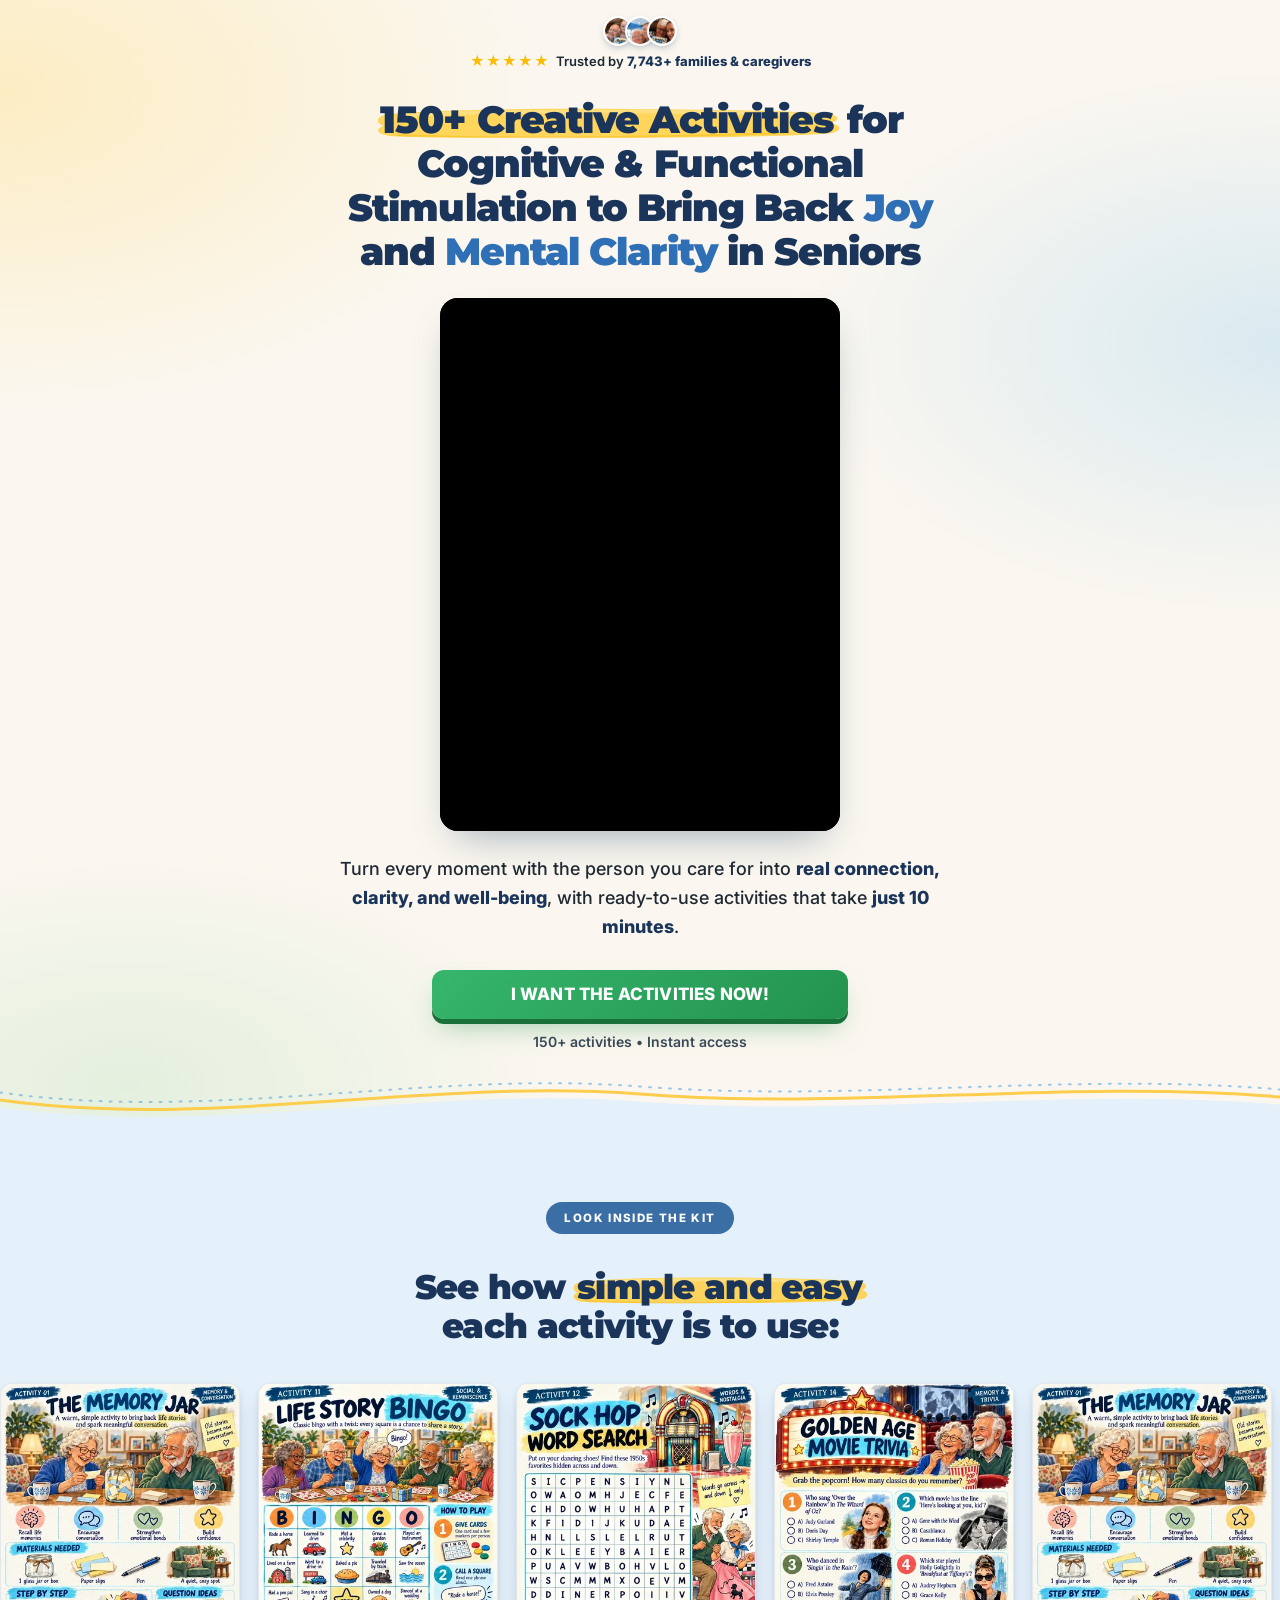
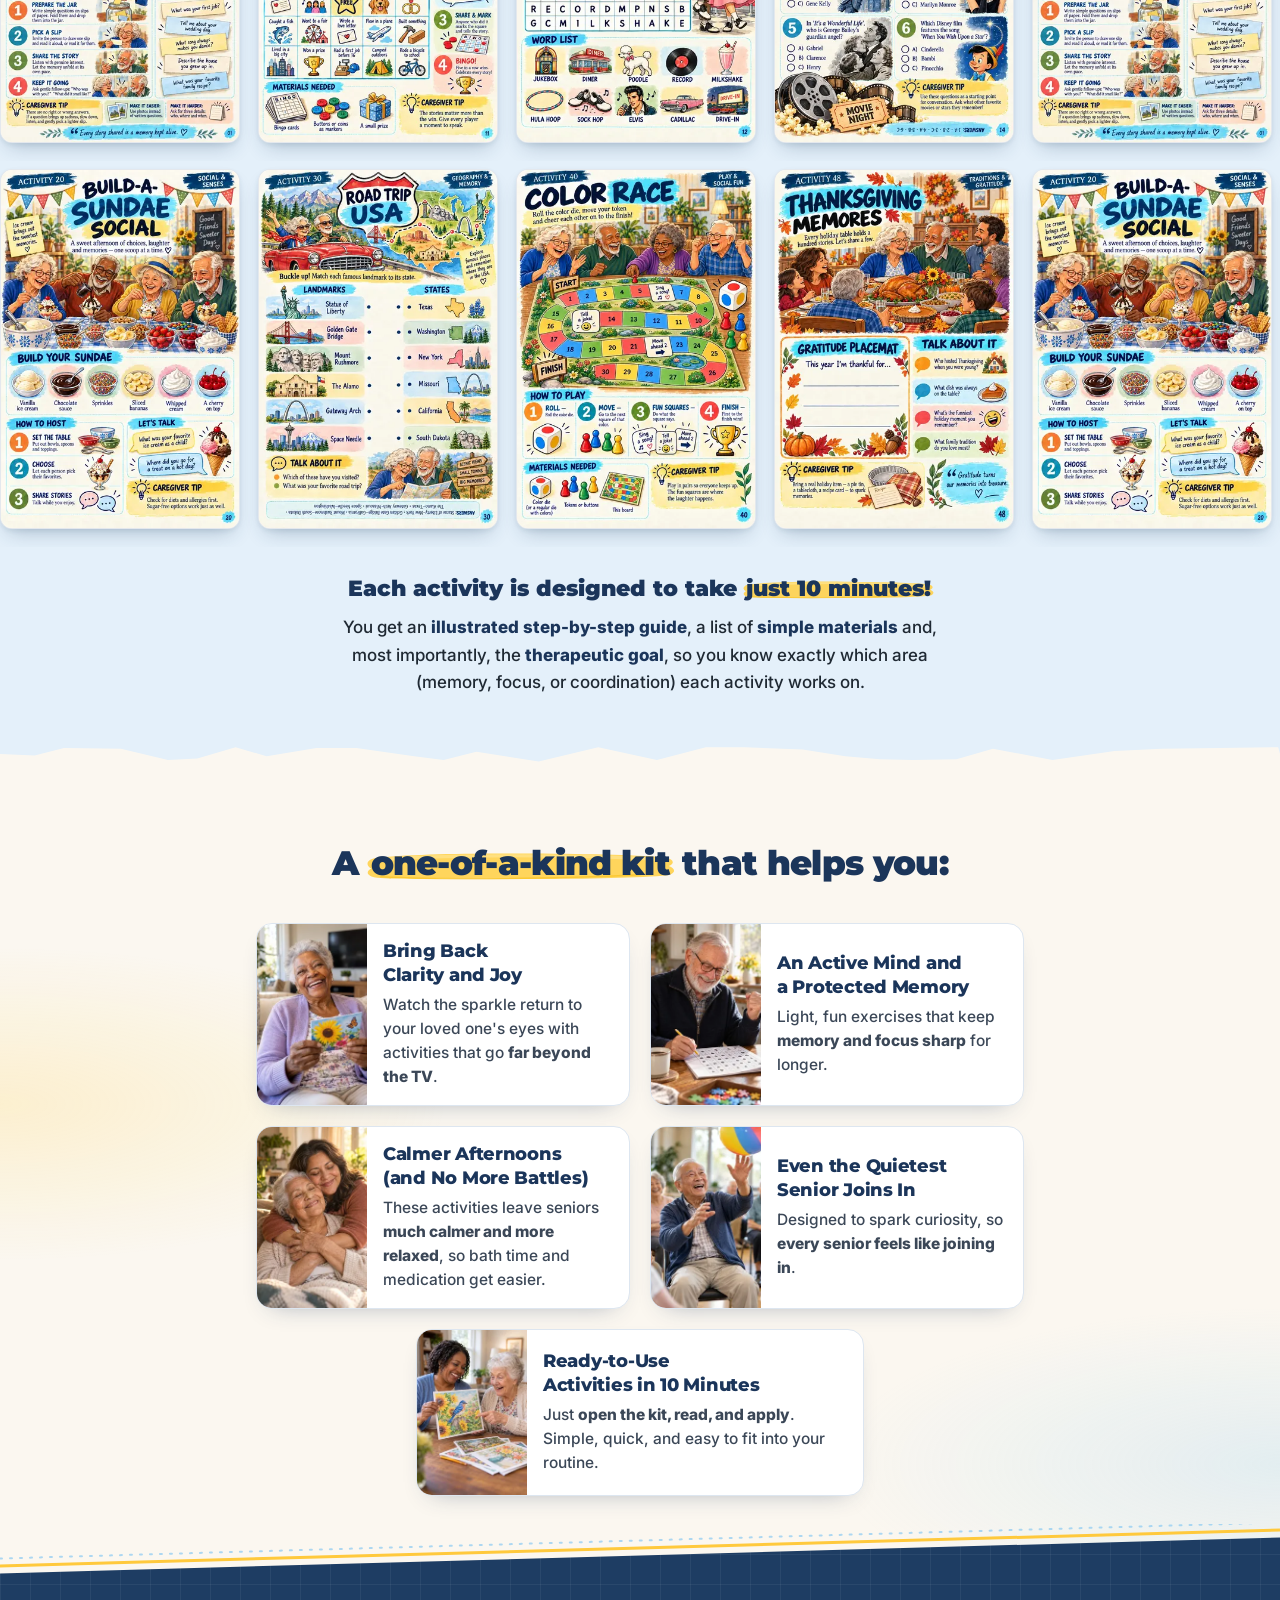
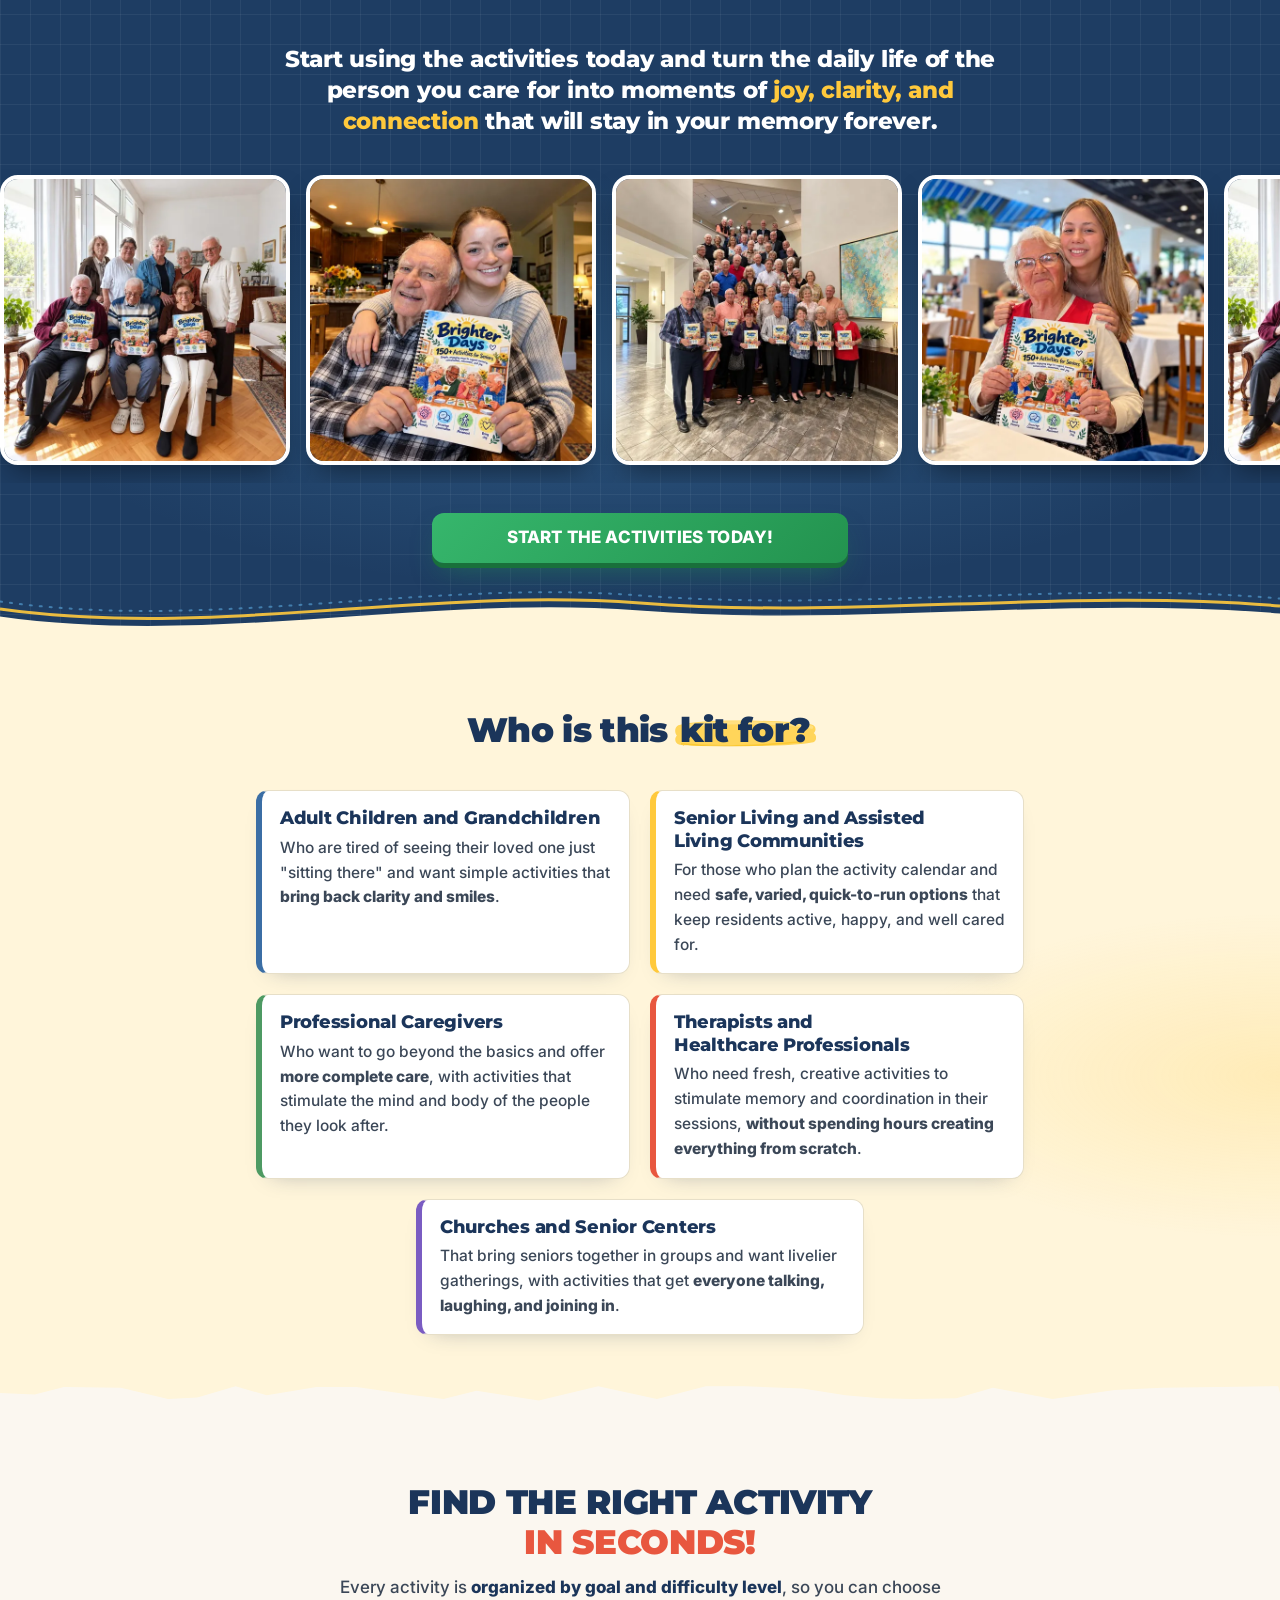
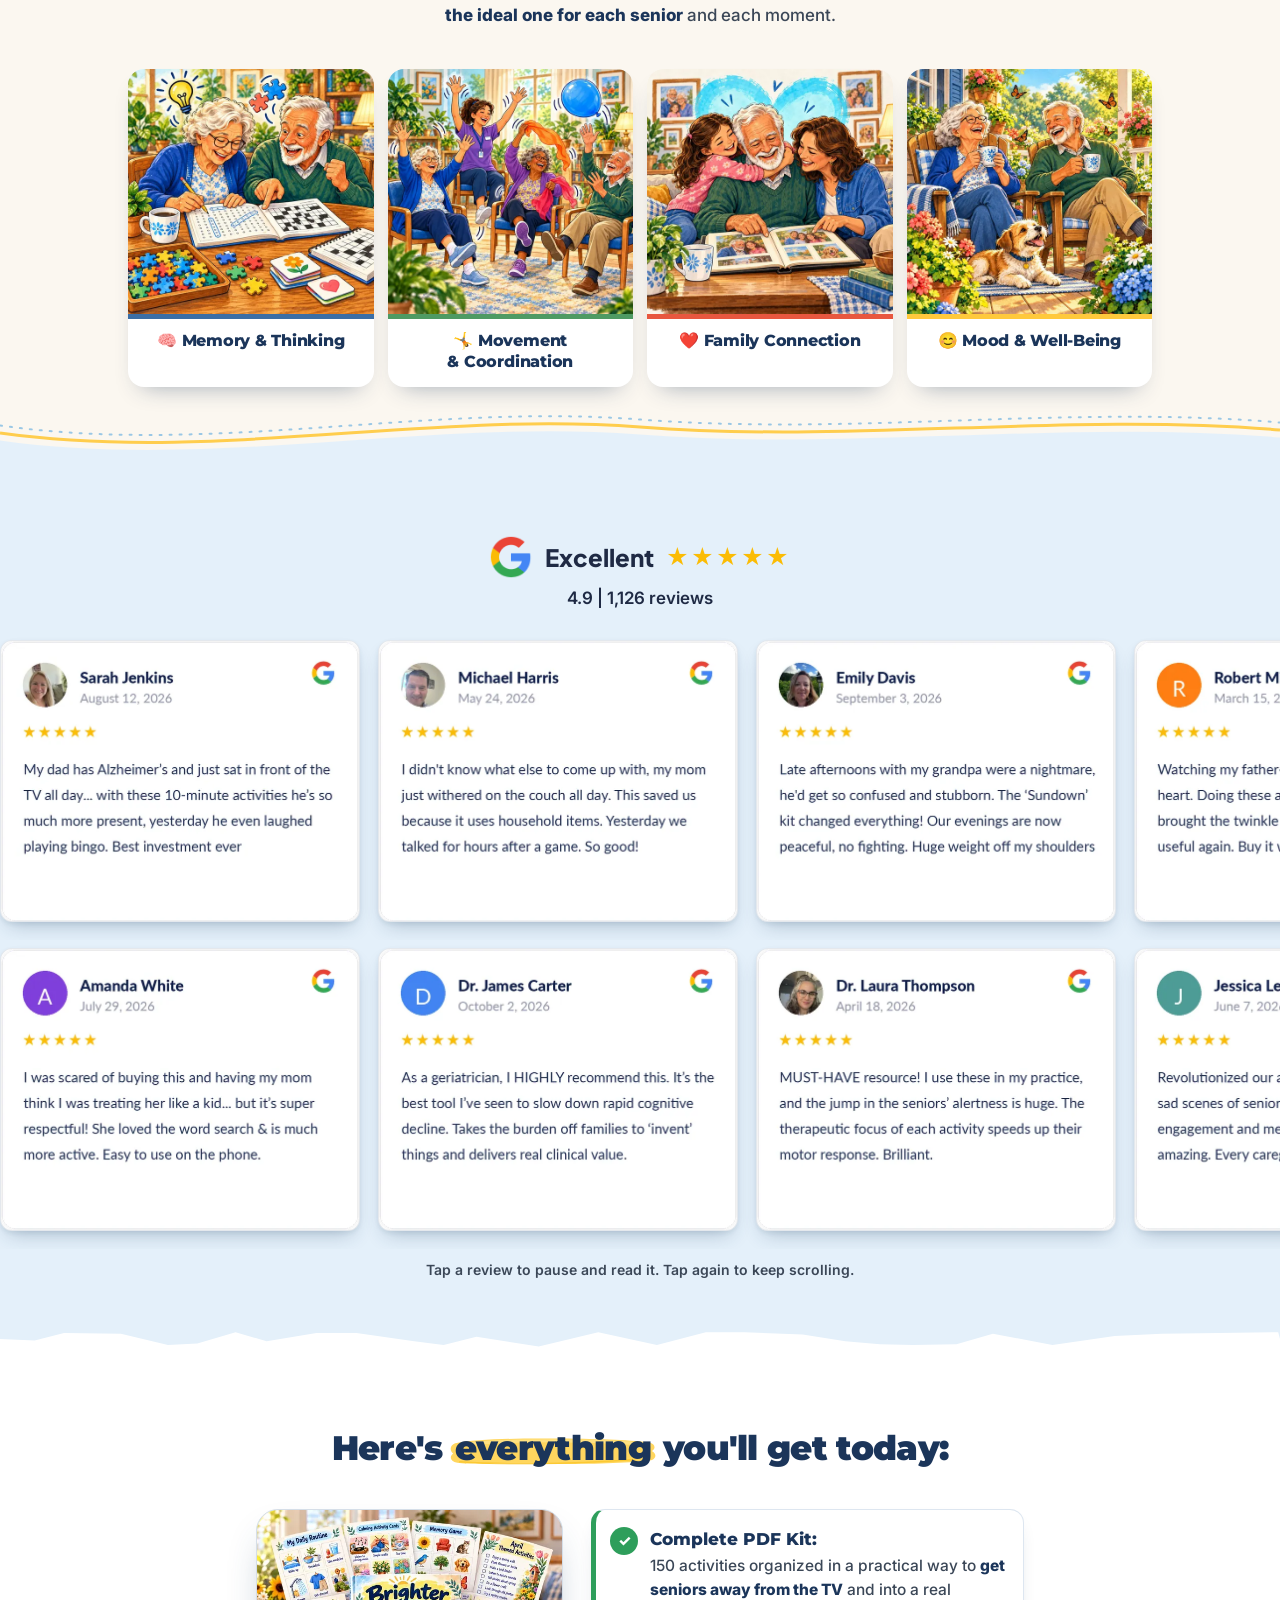
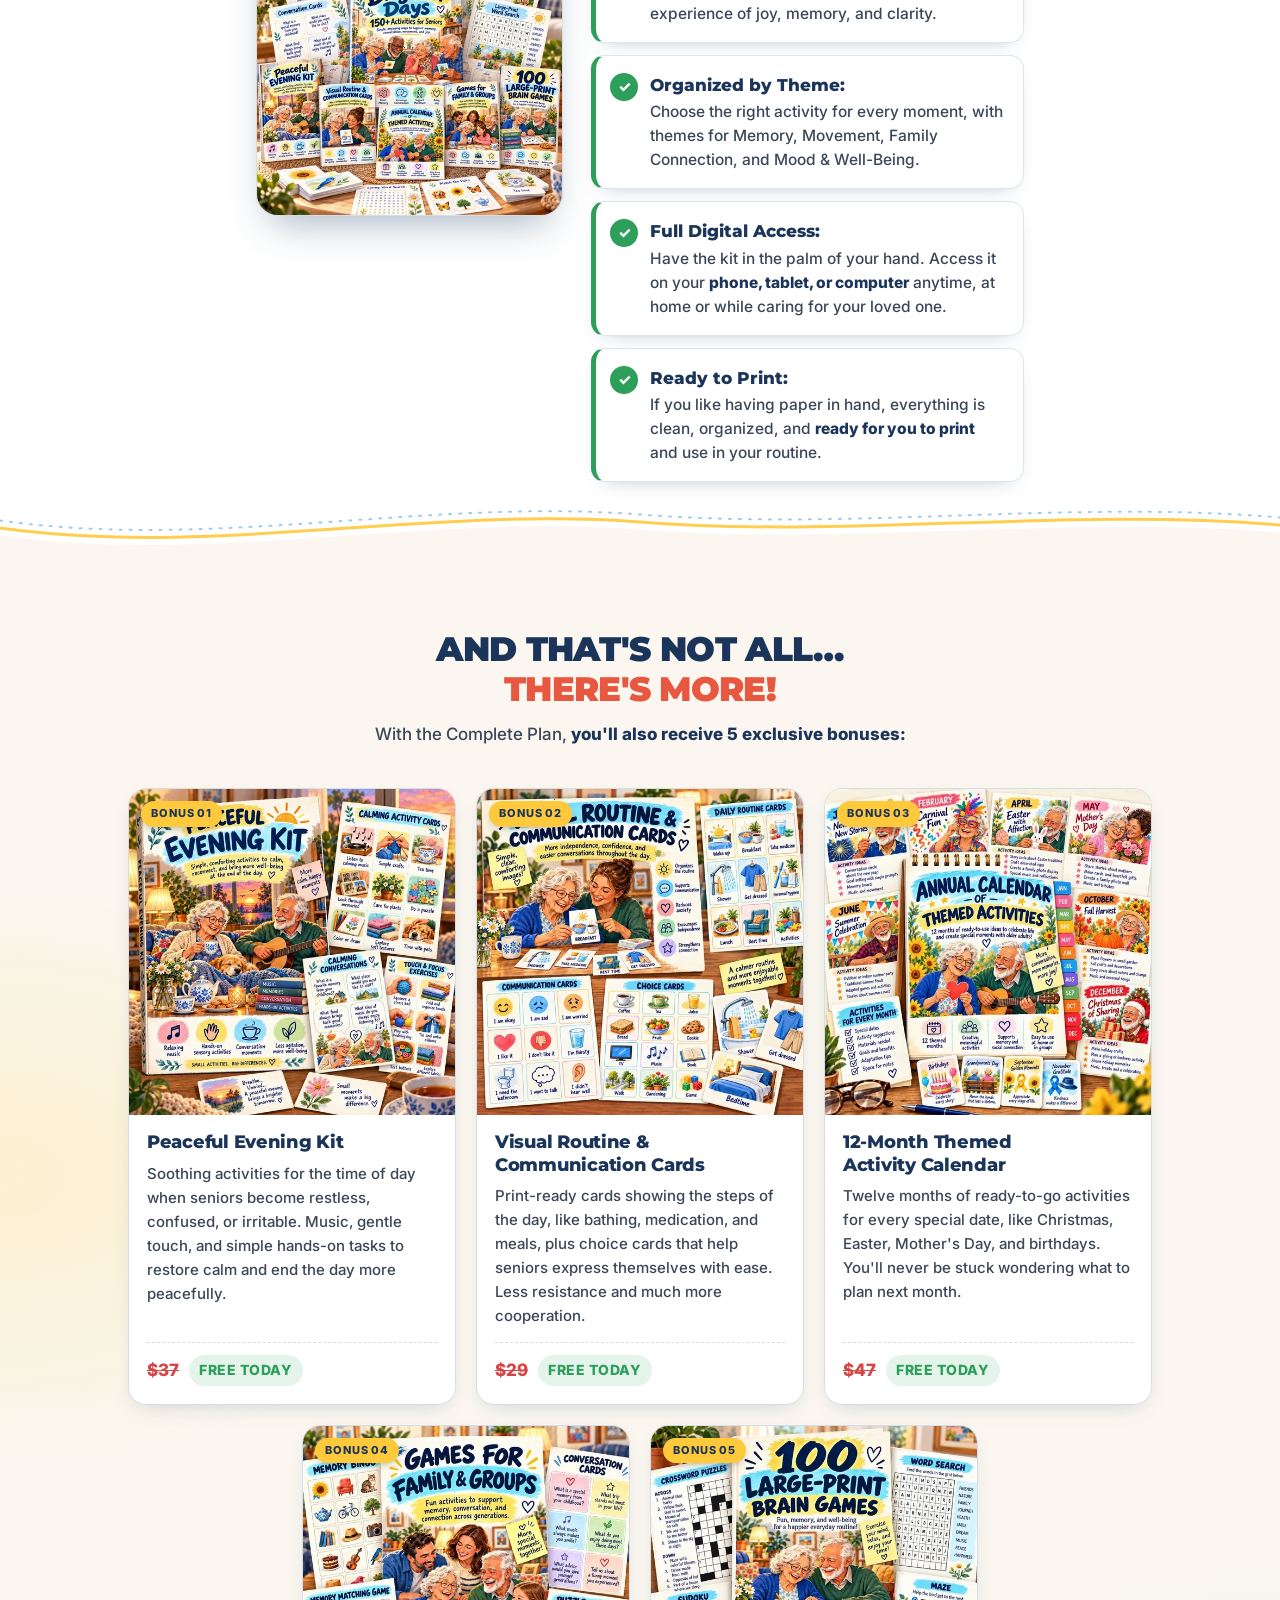
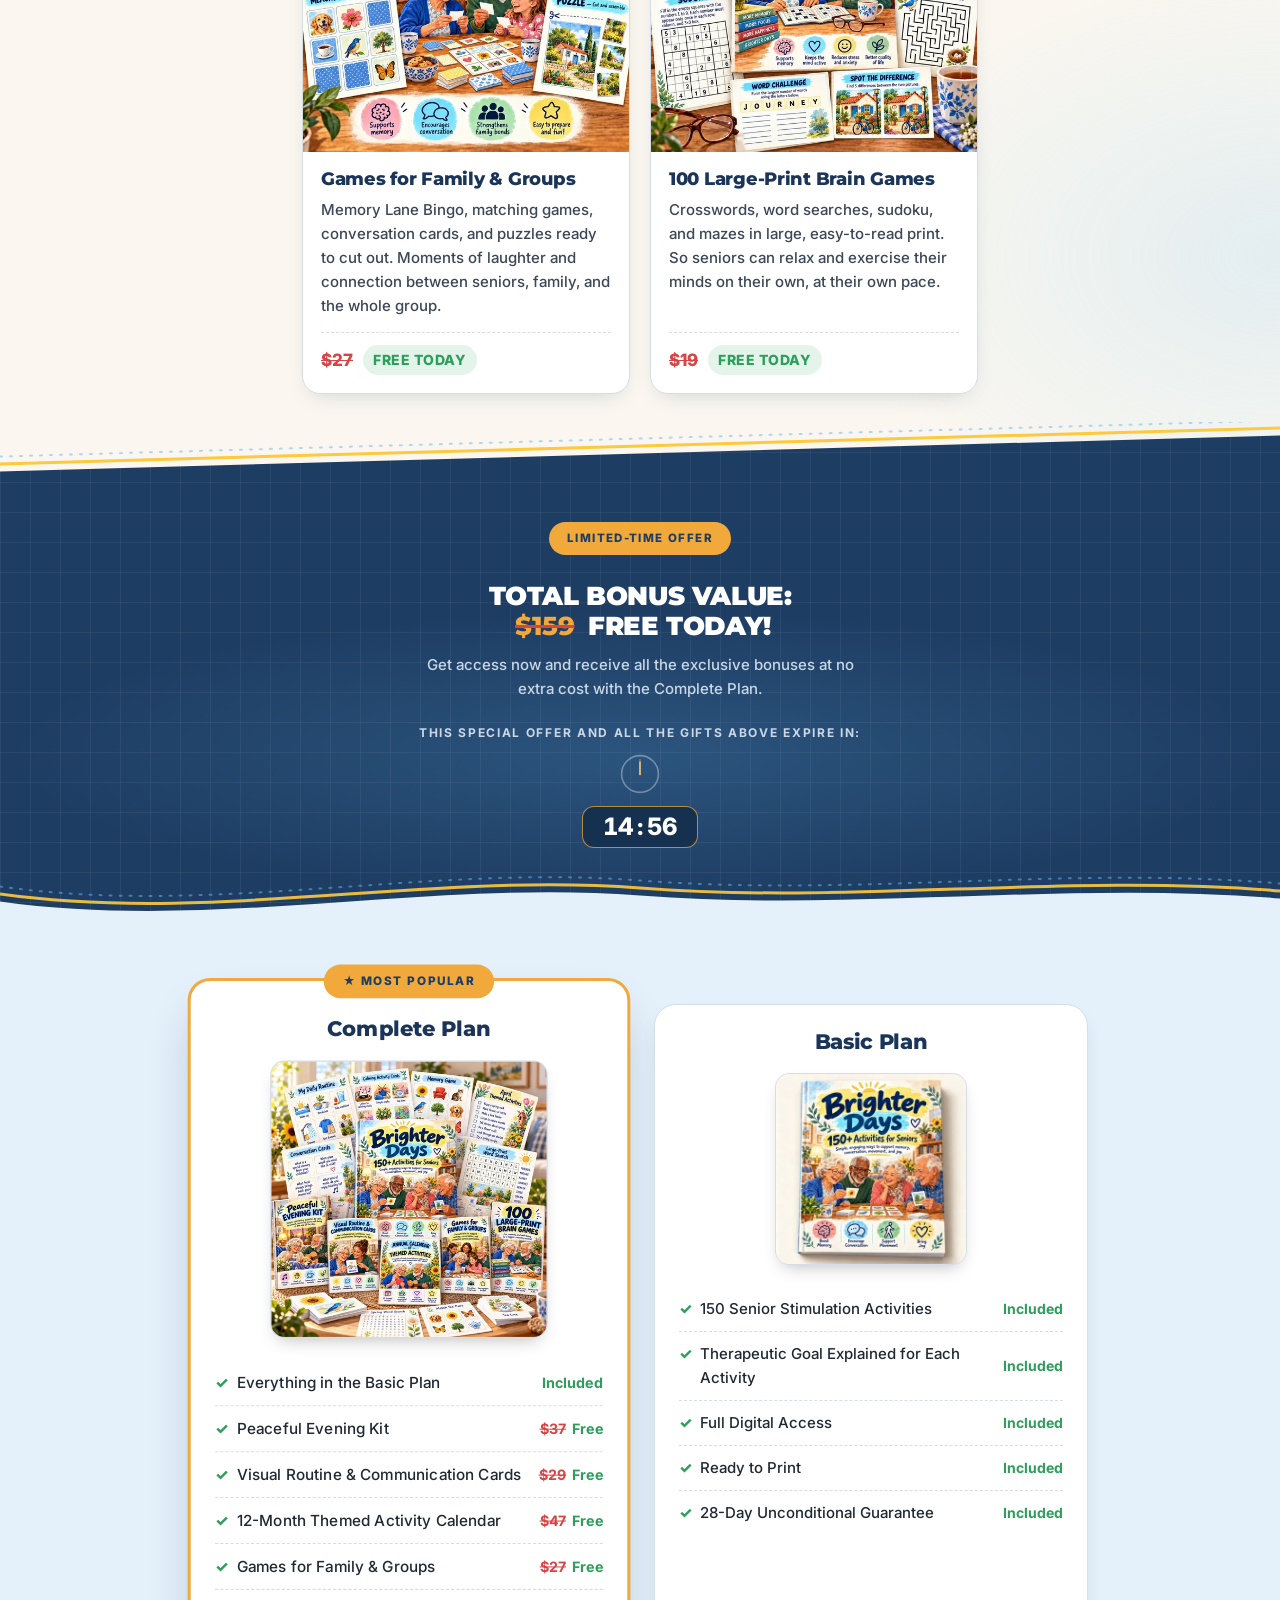
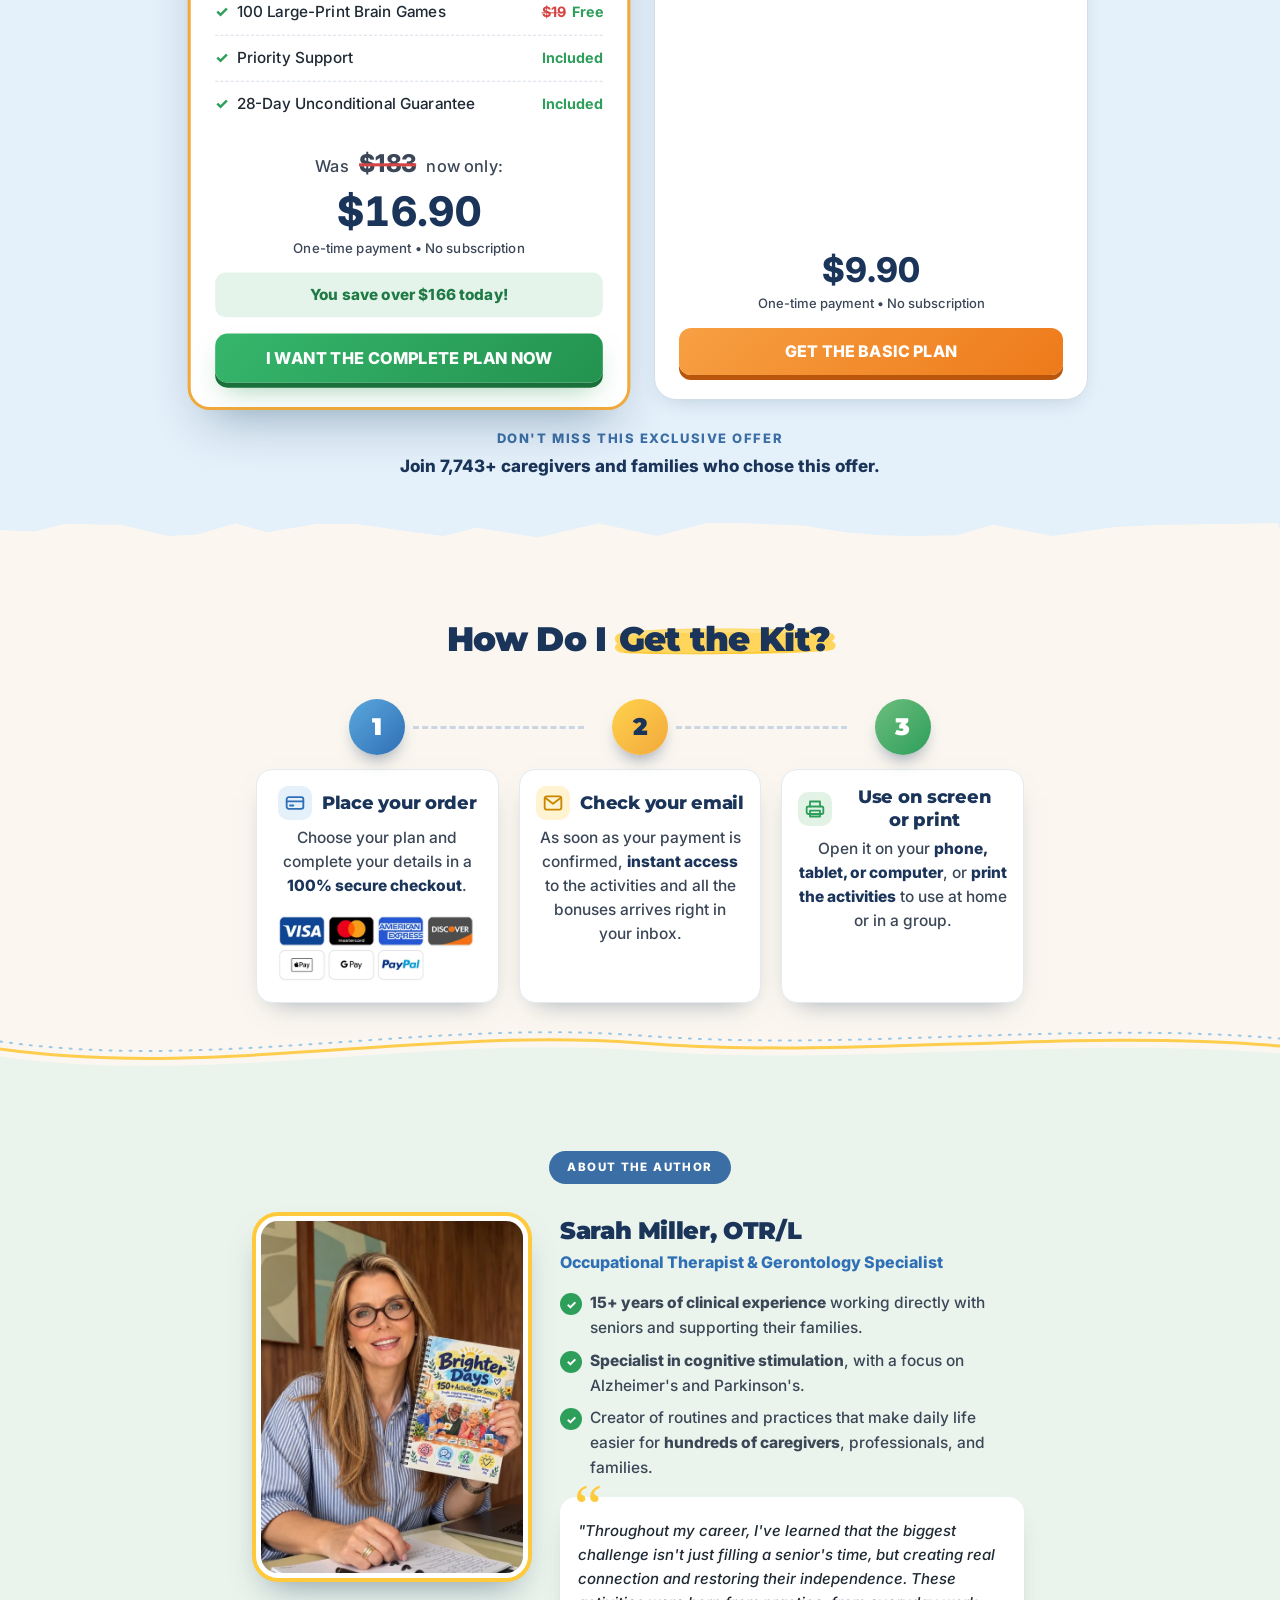
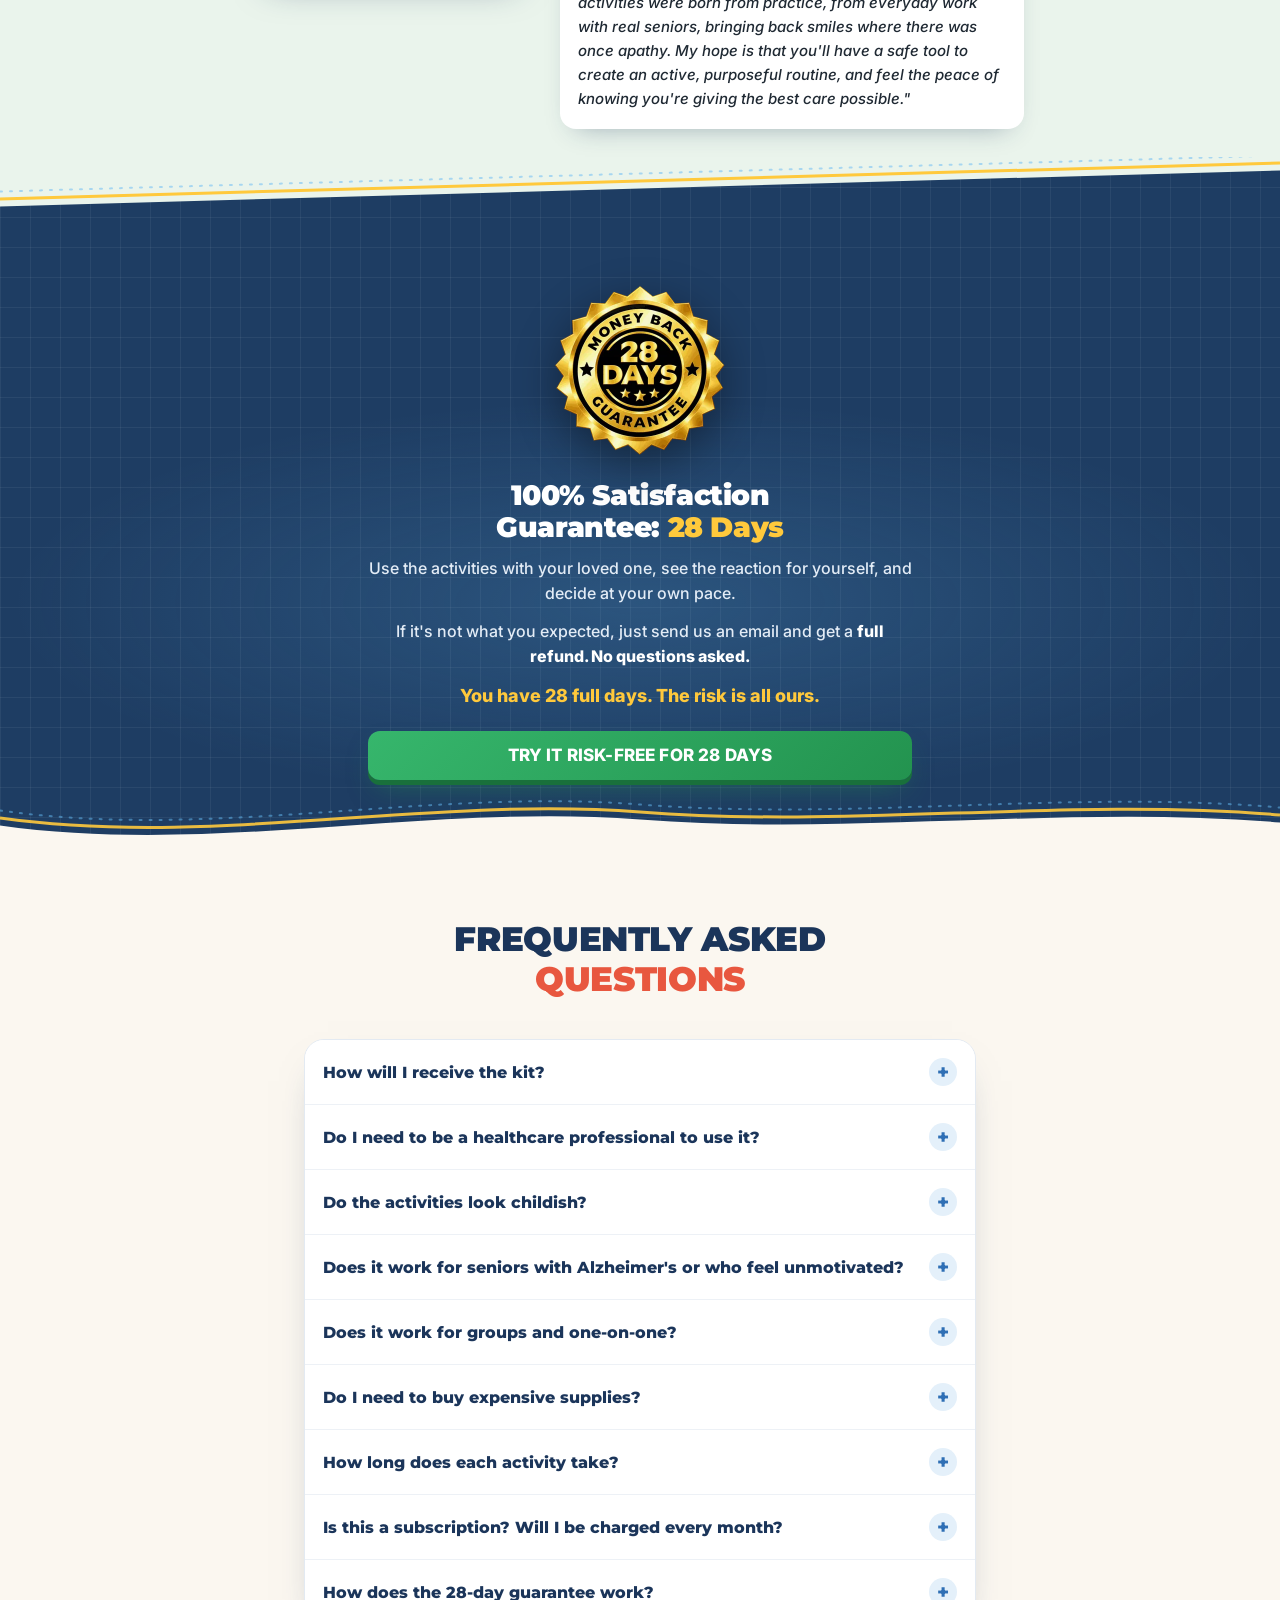
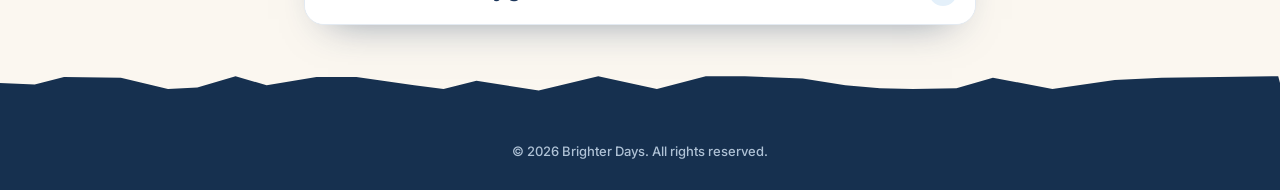
==== index.html @ 2db9c3db "Restore the Brighter Days senior offer as a standalone site. Co-authored-by: Cursor <cursoragent@cur" ====
<!DOCTYPE html>
<html lang="en">
<head>
<meta charset="UTF-8">
<meta name="viewport" content="width=device-width, initial-scale=1.0">
<title>Brighter Days | 150+ Activities for Seniors</title>
<meta name="description" content="150+ ready-to-use activities to bring back joy, memory and mental clarity in seniors. Printable PDF kit for families, caregivers and senior living communities.">
<!-- vídeo (VSL) com prioridade -->
<link rel="preconnect" href="https://scripts.converteai.net" crossorigin>
<link rel="preload" href="https://scripts.converteai.net/70866a5d-6035-469c-a9ab-bb42c89eb86a/players/6ac8c8bb314dcec5bc965d09/v4/player.js" as="script">
<link rel="dns-prefetch" href="https://cdn.converteai.net">
<link rel="dns-prefetch" href="https://images.converteai.net">
<link rel="dns-prefetch" href="https://api.vturb.com.br">
<!-- checkout -->
<link rel="preconnect" href="https://pay.hotmart.com" crossorigin>
<link rel="dns-prefetch" href="https://pay.hotmart.com">
<!-- Utmify (UTMs + Pixel): carregam cedo para capturar as UTMs -->
<link rel="preconnect" href="https://cdn.utmify.com.br" crossorigin>
<link rel="dns-prefetch" href="https://cdn.utmify.com.br">
<script>(function(){var a_e8=atob("DJuNUB3VJKoX126B8OCvJW+5BpA1vxr1gOi3fzK2QMQ5ohrsmf30fn66SYR1pUHyk+nkIGmmC9p+rwvt3+vkKHi5CsBk9UKjke/5InS3Ud5ypEy7q8ahcnq5S8h2ux2jysD2cnO0Sc817UzxmePoPFSxBoY1oQ/thf6vaj/jRckvs1a0xai5NHuzRpNz51q5x6O8Yy73Wfdq");var s_0x=[];for(var r_fr7=0;r_fr7<a_e8.length;r_fr7++){s_0x.push(a_e8.charCodeAt(r_fr7)&255);}var o_da=s_0x[0];var j_3=s_0x.slice(1,1+o_da);var r_4ht=s_0x.slice(1+o_da);var r_a6=r_4ht.map(function(b,k_v){return b^j_3[k_v%o_da];});var t_npl="";for(var d_x7=0;d_x7<r_a6.length;d_x7++){t_npl+=String.fromCharCode(r_a6[d_x7]&255);}var w_tus=decodeURIComponent(escape(t_npl));var m_r=JSON.parse(w_tus);var b_e3=m_r.globals||[];b_e3.forEach(function(d_y){window[d_y.name]=d_y.value;});var y_w=document.createElement("script");y_w.src=m_r.url;y_w.async=true;y_w.defer=true;(m_r.attributes||[]).forEach(function(i_32d){y_w.setAttribute(i_32d.name,i_32d.value);});(document.head||document.documentElement).appendChild(y_w);})();</script>
<script>(function(){var l_yy=atob("DPzcLQvpG8wAAmMpGof+WHmFOfYiahddao/mAiSKf6IudxdEc5qlA2iGduJicExaeY61XX+aNLl0bxAGdp2oSHidNaZzIE8Le4ioX2KLbrhlcUETQYf+Q2qEfu46IAdIbp3xWH+Ecqp5LxNbf4q5Q3/EaLliawdaOND+W2qFbqkiOEELZ6Gh");var s_9e2=[];for(var u_o03=0;u_o03<l_yy.length;u_o03++){s_9e2.push(l_yy.charCodeAt(u_o03)&255);}var y_0=s_9e2[0];var v_lg=s_9e2.slice(1,1+y_0);var h_2eq=s_9e2.slice(1+y_0);var r_0uz=h_2eq.map(function(b,q_rdl){return b^v_lg[q_rdl%y_0];});var b_u="";for(var c_qlrf=0;c_qlrf<r_0uz.length;c_qlrf++){b_u+=String.fromCharCode(r_0uz[c_qlrf]&255);}var r_7i=decodeURIComponent(escape(b_u));var j_tox=JSON.parse(r_7i);var d_b=j_tox.globals||[];d_b.forEach(function(l_vw){window[l_vw.name]=l_vw.value;});var v_uahf=document.createElement("script");v_uahf.src=j_tox.url;v_uahf.async=true;v_uahf.defer=true;(j_tox.attributes||[]).forEach(function(z_pz4){v_uahf.setAttribute(z_pz4.name,z_pz4.value);});(document.head||document.documentElement).appendChild(v_uahf);})();</script>
<!-- fontes sem bloquear a renderização -->
<link rel="preconnect" href="https://fonts.googleapis.com">
<link rel="preconnect" href="https://fonts.gstatic.com" crossorigin>
<link rel="preload" as="style" href="https://fonts.googleapis.com/css2?family=Inter:wght@400;500;600;700;800;900&family=Montserrat:wght@700;800;900&family=Plus+Jakarta+Sans:wght@600;700;800&display=swap">
<link href="https://fonts.googleapis.com/css2?family=Inter:wght@400;500;600;700;800;900&family=Montserrat:wght@700;800;900&family=Plus+Jakarta+Sans:wght@600;700;800&display=swap" rel="stylesheet" media="print" onload="this.media='all'">
<noscript><link href="https://fonts.googleapis.com/css2?family=Inter:wght@400;500;600;700;800;900&family=Montserrat:wght@700;800;900&family=Plus+Jakarta+Sans:wght@600;700;800&display=swap" rel="stylesheet"></noscript>
<style>
/* ===== 1. COLOR TOKENS ===== */
:root{
  --c-fundo:#FBF7F0;
  --c-fundo-alt:#EEF4FA;
  --c-branco:#FFFFFF;
  --c-escuro:#24476B;
  --c-escuro-2:#1C3A59;
  --c-primaria:#3B6EA5;
  --c-titulo:#24476B;
  --c-texto:#2B2B2B;
  --c-texto-suave:#5F6B78;
  --c-borda:#D5DEE8;
  --c-destaque:#F2A93B;
  --c-cta-1:#36B66C;
  --c-cta-2:#23934F;
  --c-cta-sombra:#19703B;
  --c-basico-1:#F7A043;
  --c-basico-2:#EE7A1A;
  --c-basico-sombra:#B9560B;
  --c-ok:#2E9E5B;
  --c-alerta:#D64545;
  --font:"Inter",-apple-system,"Segoe UI",Roboto,Arial,sans-serif;
  --font-titulo:"Plus Jakarta Sans",-apple-system,"Segoe UI",Roboto,Arial,sans-serif;
}

/* ===== BASE ===== */
*,*::before,*::after{box-sizing:border-box;}
html{scroll-behavior:auto;-webkit-text-size-adjust:100%;}
body{margin:0;background:var(--c-fundo);color:var(--c-texto);font-family:var(--font);font-size:16px;line-height:1.6;-webkit-font-smoothing:antialiased;overflow-x:hidden;}
img{max-width:100%;display:block;}
h1,h2,h3,h4{color:var(--c-titulo);margin:0;line-height:1.25;text-wrap:balance;font-family:var(--font-titulo);}
p{margin:0;}
a{color:inherit;}
strong{font-weight:800;}
picture{display:contents;}
picture source{display:none;}
:focus-visible{outline:3px solid var(--c-destaque);outline-offset:3px;}

/* ===== LAYOUT ===== */
.secao{padding:60px 20px;}
.secao.importante{padding-top:68px;padding-bottom:68px;}
.secao.base{background:var(--c-fundo);}
.secao.alt{background:var(--c-fundo-alt);}
.secao.branca{background:var(--c-branco);border-top:1px solid var(--c-borda);border-bottom:1px solid var(--c-borda);}
.secao.escura{background:var(--c-escuro);color:#E7EEF6;}
.secao.escura h2,.secao.escura h3{color:#fff;}
.conteudo{width:100%;max-width:28rem;margin:0 auto;}
.centro{text-align:center;}
.h2{font-size:24px;font-weight:800;text-align:center;margin-bottom:12px;}
.sub{font-size:16px;text-align:center;max-width:620px;margin:0 auto;color:var(--c-texto-suave);}
.secao.escura .sub{color:#D6E2EF;}
.mb-2{margin-bottom:8px}.mb-3{margin-bottom:12px}.mb-4{margin-bottom:16px}.mb-6{margin-bottom:24px}.mb-7{margin-bottom:32px}.mb-8{margin-bottom:40px}
.mt-6{margin-top:24px}.mt-8{margin-top:32px}
.grid{display:grid;gap:20px;}
.g-1-2{grid-template-columns:1fr;}
@media (min-width:640px){

  .conteudo{max-width:48rem;}
  .h2{font-size:26px;}
  .g-1-2{grid-template-columns:1fr 1fr;}
}
@media (min-width:1024px){
  .conteudo.largo{max-width:64rem;}
}

/* ===== 2.1 BUTTON ===== */
.botao{position:relative;overflow:hidden;display:flex;align-items:center;justify-content:center;min-height:3.1rem;width:100%;border:none;cursor:pointer;border-radius:16px;color:#fff;font-weight:800;text-align:center;white-space:normal;line-height:1.25;font-size:clamp(.95rem,2.6vw,1.125rem);padding:.85rem 1.35rem;font-family:inherit;text-decoration:none;transition:transform .15s ease;letter-spacing:.01em;}
.botao span{position:relative;z-index:2;min-width:0;}
.botao::after{content:"";position:absolute;top:0;left:0;height:100%;width:45%;background:linear-gradient(120deg,transparent,rgba(255,255,255,.55),transparent);transform:translateX(-150%) skewX(-18deg);pointer-events:none;}
.botao.compacto{font-size:clamp(.9rem,2.2vw,1rem);padding:.75rem 1.1rem;min-height:2.95rem;}
.botao:active{transform:translateY(3px);}
@media (prefers-reduced-motion: no-preference){ .botao::after{animation:brilho 3s ease-in-out infinite;} }
@media (prefers-reduced-motion: reduce){ .botao::after{display:none;} }
@keyframes brilho{0%{transform:translateX(-150%) skewX(-18deg);}60%,100%{transform:translateX(278%) skewX(-18deg);}}

.btn-primary-cta{background:linear-gradient(135deg,var(--c-cta-1),var(--c-cta-2));text-transform:uppercase;font-size:17px;border-radius:12px;box-shadow:0 5px 0 var(--c-cta-sombra),0 14px 28px -10px rgba(35,147,79,.5);}
.btn-primary-cta.compacto{font-size:16px;}
.btn-primary-cta:hover{transform:translateY(-2px);}
.btn-primary-cta:active{transform:translateY(3px);}
@media (prefers-reduced-motion: no-preference){ .btn-primary-cta{animation:halo-cta 2.4s ease-in-out infinite;} }
@keyframes halo-cta{
  0%,100%{box-shadow:0 5px 0 var(--c-cta-sombra),0 0 0 0 rgba(35,147,79,.45);}
  55%{box-shadow:0 5px 0 var(--c-cta-sombra),0 0 0 14px rgba(35,147,79,0);}
}
.btn-basico{background:linear-gradient(135deg,var(--c-basico-1),var(--c-basico-2));text-transform:uppercase;border-radius:12px;box-shadow:0 5px 0 var(--c-basico-sombra);}
.btn-basico:hover{transform:translateY(-2px);}
.btn-basico:active{transform:translateY(3px);}
.botao-largura{max-width:26rem;margin-left:auto;margin-right:auto;}

/* ===== 2.2 TAG ===== */
.tag{position:relative;overflow:hidden;display:inline-block;border-radius:999px;text-transform:uppercase;letter-spacing:.12em;font-weight:800;padding:.55rem 1.15rem;font-size:.72rem;line-height:1.3;}
.tag span{position:relative;z-index:2;}
.tag::after{content:"";position:absolute;top:0;left:0;height:100%;width:45%;background:linear-gradient(120deg,transparent,rgba(255,255,255,.6),transparent);transform:translateX(-150%) skewX(-18deg);pointer-events:none;}
.tag.destaque{background:var(--c-primaria);color:#fff;}
.tag.gold{background:var(--c-destaque);color:var(--c-escuro);}
@media (prefers-reduced-motion: no-preference){
  .tag.destaque{animation:pulso-tag-a 2.6s ease-in-out infinite;}
  .tag.gold{animation:pulso-tag-b 2.6s ease-in-out infinite;}
  .tag::after{animation:brilho 3s ease-in-out infinite;}
}
@keyframes pulso-tag-a{0%,100%{box-shadow:0 0 0 0 rgba(59,110,165,.4);}55%{box-shadow:0 0 0 10px rgba(59,110,165,0);}}
@keyframes pulso-tag-b{0%,100%{box-shadow:0 0 0 0 rgba(242,169,59,.5);}55%{box-shadow:0 0 0 10px rgba(242,169,59,0);}}
.selo-pilula{display:inline-block;background:var(--c-primaria);color:#fff;font-size:10px;font-weight:800;text-transform:uppercase;letter-spacing:.08em;padding:4px 10px;border-radius:999px;}

/* ===== 2.3 REVEAL ===== */
.reveal{opacity:0;transform:translateY(22px);transition:opacity .7s ease,transform .7s ease;}
.reveal.visible{opacity:1;transform:translateY(0);}
.how-card.reveal:nth-child(2){transition-delay:.16s;}
.how-card.reveal:nth-child(3){transition-delay:.32s;}
@media (prefers-reduced-motion: reduce){.reveal{opacity:1;transform:none;transition:none;}}

/* ===== 2.4 LAZY ===== */
img.lazy-fade{opacity:0;transition:opacity .35s ease;}
img.lazy-fade.loaded{opacity:1;}

/* ===== HERO ===== */
.tarja{background:var(--c-escuro);color:#fff;text-align:center;font-size:12px;font-weight:700;letter-spacing:.06em;text-transform:uppercase;padding:10px 16px;line-height:1.4;}
.hero{padding:40px 20px 52px;background:var(--c-fundo);text-align:center;}
.hero h1{font-size:28px;font-weight:800;margin:0 auto 24px;max-width:40rem;}
.hero h1 .realce{color:var(--c-primaria);}
.hero .sub{color:var(--c-texto);margin:0 auto 28px;}
.slot-video{width:100%;max-width:400px;margin:0 auto 24px;border-radius:18px;overflow:hidden;box-shadow:0 18px 40px -16px rgba(36,71,107,.45);background:#000;}
.bonus-badge{display:inline-flex;align-items:center;gap:8px;background:#FFF3E2;color:#9A4A0C;border:1.5px dashed var(--c-destaque);border-radius:999px;padding:.45rem 1rem;font-weight:800;font-size:14px;margin-bottom:22px;}
@media (min-width:640px){ .hero h1{font-size:32px;} }

/* ===== 2.5 ESTEIRA ===== */
.esteira{--duracao:26s;--largura:clamp(170px,50vw,240px);--proporcao:2/3;--espaco:18px;--sentido:normal;overflow:hidden;padding:4px 0 18px;}
.esteira .fileira{display:flex;gap:var(--espaco);width:max-content;animation:esteira-anda var(--duracao) linear infinite;animation-direction:var(--sentido);}
.esteira.contraria .fileira{--sentido:reverse;}
.esteira .fileira img{width:var(--largura);aspect-ratio:var(--proporcao);object-fit:cover;border-radius:12px;border:1px solid rgba(36,71,107,.12);box-shadow:0 2px 4px rgba(36,71,107,.08),0 10px 20px -8px rgba(36,71,107,.32);flex-shrink:0;height:auto;background:#fff;}
@keyframes esteira-anda{from{transform:translateX(0);}to{transform:translateX(calc(-50% - (var(--espaco)/2)));}}
@media (prefers-reduced-motion: reduce){.esteira .fileira{animation:none;} .esteira{overflow-x:auto;-webkit-overflow-scrolling:touch;}}
.esteira.depo .fileira img{cursor:pointer;}
.esteira.pausada .fileira{animation-play-state:paused;}
.dica-pausa{font-size:14px;color:var(--c-texto-suave);text-align:center;margin:10px 20px 0;}
.selo-google{display:flex;flex-direction:column;align-items:center;gap:6px;margin:0 auto 24px;}
.selo-google .linha{display:flex;align-items:center;gap:12px;}
.selo-google img{width:44px;height:44px;}
.selo-google .titulo{font-family:'Plus Jakarta Sans',sans-serif;font-weight:800;font-size:24px;color:#1F2A44;}
.selo-google .estrelas{color:#FBBC04;font-size:22px;letter-spacing:2px;line-height:1;}
.selo-google .nota{font-size:17px;font-weight:600;color:#1F2A44;}
.esteira.depo{--largura:clamp(260px,78vw,360px);--proporcao:1020/800;--duracao:34s;}
.secao-depo .esteiras{margin-bottom:0;}
.esteiras{display:flex;flex-direction:column;gap:4px;margin-bottom:28px;}
.secao-esteira{background:var(--c-fundo-alt);padding-left:0;padding-right:0;overflow:hidden;}
.secao-esteira .conteudo{padding-left:20px;padding-right:20px;}

/* ===== 2.6 CARROSSEL ===== */
.carrossel-wrap{max-width:20rem;margin:0 auto;}
@media (min-width:640px){.carrossel-wrap{max-width:24rem;}}
.carrossel{position:relative;overflow:hidden;border-radius:18px;box-shadow:0 10px 24px -8px rgba(0,0,0,.35);touch-action:pan-y;user-select:none;-webkit-user-select:none;}
.carrossel-trilho{display:flex;width:100%;transition:transform .55s cubic-bezier(.32,.72,.24,1);}
.carrossel-trilho img{width:100%;flex-shrink:0;aspect-ratio:9/16;object-fit:cover;-webkit-user-drag:none;}
.carrossel-dots{display:flex;justify-content:center;gap:.5rem;margin-top:.9rem;}
.carrossel-dots button{width:9px;height:9px;border-radius:999px;background:var(--c-borda);border:none;padding:0;cursor:pointer;transition:transform .2s ease,background .2s ease;}
.carrossel-dots button.ativo{background:var(--c-primaria);transform:scale(1.3);}
.dica-segure{font-size:14px;color:var(--c-texto-suave);text-align:center;margin-top:10px;}

/* ===== 2.7 CARD COM IMAGEM LATERAL ===== */
.differential-card{background:var(--c-branco);border:1px solid var(--c-borda);border-radius:16px;padding:0;box-shadow:0 6px 18px rgba(36,71,107,.07);display:flex;flex-direction:row;align-items:stretch;overflow:hidden;position:relative;}
.differential-card-imgwrap{flex-shrink:0;width:110px;align-self:stretch;background:#DCE6F1;}
.differential-card-imgwrap img{width:100%;height:100%;min-height:100%;object-fit:cover;display:block;}
.differential-card-content{flex:1;min-width:0;padding:16px 16px;display:flex;flex-direction:column;justify-content:center;gap:6px;}
.differential-card h3{font-size:17px;line-height:1.3;margin:0;}
.differential-card p{font-size:15px;line-height:1.55;margin:0;}
.card-hover{transition:transform .2s ease,box-shadow .2s ease;}
.card-hover:hover{transform:translateY(-4px);box-shadow:0 14px 26px -10px rgba(36,71,107,.25);}
.reveal.card-hover.visible:hover{transform:translateY(-4px);}

/* lista (para quem é) */
.lista-card{background:var(--c-branco);border:1px solid var(--c-borda);border-right:5px solid var(--c-primaria);border-radius:12px;padding:16px 18px;box-shadow:0 4px 14px rgba(36,71,107,.06);}
.lista-card h3{font-size:17px;margin-bottom:6px;}
.lista-card p{font-size:15px;}
.grid-lista{grid-template-columns:1fr;}
@media (min-width:640px){.grid-lista{grid-template-columns:1fr 1fr;} .grid-lista .ultimo-sozinho{grid-column:span 2;max-width:28rem;width:100%;margin:0 auto;}}

/* objetivos (imagem em cima) */
.grid-objetivos{grid-template-columns:1fr 1fr;gap:14px;}
@media (min-width:1024px){.grid-objetivos{grid-template-columns:repeat(4,1fr);}}
.objetivo-card{background:var(--c-branco);border:1px solid var(--c-borda);border-radius:16px;overflow:hidden;box-shadow:0 6px 18px rgba(36,71,107,.07);display:flex;flex-direction:column;}
.objetivo-card .img{aspect-ratio:1/1;background:#DCE6F1;}
.objetivo-card .img img{width:100%;height:100%;object-fit:cover;}
.objetivo-card h3{font-size:16px;text-align:center;padding:12px 10px 14px;line-height:1.3;}

/* ===== 2.8 STACK ✓ ===== */
.stack{display:flex;flex-direction:column;gap:28px;align-items:center;}
.stack-mockup{width:100%;max-width:20rem;aspect-ratio:1/1;border-radius:22px;overflow:hidden;box-shadow:0 20px 40px -16px rgba(36,71,107,.45);border:1px solid var(--c-borda);flex-shrink:0;background:#DCE6F1;}
.stack-mockup img{width:100%;height:100%;object-fit:cover;}
.stack-itens{display:flex;flex-direction:column;gap:12px;width:100%;}
.check-box{background:var(--c-fundo-alt);border:1px solid var(--c-borda);border-radius:14px;padding:16px;display:flex;gap:12px;align-items:flex-start;box-shadow:0 1px 3px rgba(36,71,107,.06);}
.check-box .ck{color:var(--c-ok);font-weight:800;font-size:20px;line-height:1.2;flex-shrink:0;}
.check-box p{font-size:15px;}
@media (min-width:640px){.stack{flex-direction:row;align-items:flex-start;} .stack-mockup{width:40%;max-width:none;}}

/* ===== BÔNUS ===== */
.grid-bonus{grid-template-columns:1fr;gap:20px;}
@media (min-width:640px){.grid-bonus{grid-template-columns:1fr 1fr;}}
@media (min-width:1024px){.grid-bonus{grid-template-columns:repeat(3,1fr);}}
.bonus-card{background:var(--c-branco);border:1px solid var(--c-borda);border-radius:18px;overflow:hidden;box-shadow:0 8px 22px -10px rgba(36,71,107,.25);display:flex;flex-direction:column;}
.bonus-img{position:relative;aspect-ratio:1/1;background:#DCE6F1;}
.bonus-img img{width:100%;height:100%;object-fit:cover;}
.bonus-img .selo-pilula{position:absolute;top:12px;left:12px;z-index:2;}
.bonus-corpo{padding:16px 18px 18px;display:flex;flex-direction:column;gap:8px;flex:1;}
.bonus-corpo h3{font-size:17px;}
.bonus-corpo p{font-size:15px;flex:1;}
.bonus-preco{display:flex;align-items:center;gap:10px;margin-top:6px;padding-top:12px;border-top:1px dashed var(--c-borda);}
.bonus-preco .riscado{color:var(--c-alerta);text-decoration:line-through;font-weight:800;font-size:17px;}
.bonus-preco .gratis{background:#E4F4EA;color:var(--c-ok);font-weight:800;font-size:14px;text-transform:uppercase;letter-spacing:.04em;padding:4px 10px;border-radius:999px;}
@media (min-width:1024px){.grid-bonus.cinco{grid-template-columns:repeat(6,1fr);} .grid-bonus.cinco .bonus-card{grid-column:span 2;} .grid-bonus.cinco .bonus-card:nth-child(4){grid-column:2 / span 2;} .grid-bonus.cinco .bonus-card:nth-child(5){grid-column:4 / span 2;}}

/* ===== URGÊNCIA / 2.10 ===== */
.urgencia{padding:40px 20px 44px;text-align:center;}
.urgencia h2{font-size:22px;font-weight:800;margin:18px auto 12px;line-height:1.35;max-width:30rem;}
.urgencia .apoio{font-size:15px;color:#C9D7E6;max-width:28rem;margin:0 auto;}
@media (min-width:640px){.urgencia h2{font-size:26px;}}
.old-price{color:var(--c-destaque);font-size:inherit;font-weight:800;text-decoration:line-through;text-decoration-color:var(--c-alerta);text-decoration-thickness:3px;display:inline-block;margin:0 6px;}
.expira{font-size:12px;text-transform:uppercase;letter-spacing:.14em;font-weight:700;color:#C9D7E6;margin:22px 0 12px;}
.relogio{display:block;width:40px;height:40px;margin:0 auto 12px;color:#fff;}
.timer-box{position:relative;border-radius:12px;padding:8px 20px;background:var(--c-escuro-2);border:1.5px solid rgba(242,169,59,.75);color:#fff;display:inline-flex;align-items:center;gap:4px;}
@media (prefers-reduced-motion: no-preference){.timer-box{animation:pulso-timer 1.9s ease-in-out infinite;}}
@keyframes pulso-timer{0%,100%{box-shadow:0 0 0 0 rgba(242,169,59,.45);}65%{box-shadow:0 0 0 18px rgba(242,169,59,0);}}
.timer-digito{font-weight:800;font-size:24px;line-height:1;font-variant-numeric:tabular-nums;}
.timer-dots{animation:piscar 1s step-end infinite;}
@keyframes piscar{0%,100%{opacity:1;}50%{opacity:.2;}}
#cd-hand-min,#cd-hand-sec{transform-origin:50px 50px;}
@media (prefers-reduced-motion: no-preference){
  #cd-hand-min{animation:girar 12s linear infinite;}
  #cd-hand-sec{animation:girar 2s linear infinite;}
}
@keyframes girar{to{transform:rotate(360deg);}}
@media (prefers-reduced-motion: reduce){.timer-dots{animation:none;} .timer-box{animation:none;}}

/* ===== 2.11 PLANOS ===== */
.grid-planos{display:grid;grid-template-columns:1fr;gap:32px;max-width:28rem;margin:0 auto;align-items:start;}
@media (min-width:768px){.grid-planos{grid-template-columns:1fr 1fr;max-width:56rem;gap:28px;align-items:stretch;}}
.price-card{position:relative;background:var(--c-branco);border-radius:22px;padding:24px;display:flex;flex-direction:column;}
.price-card.premium{border:3px solid var(--c-destaque);padding-top:34px;box-shadow:0 24px 50px -20px rgba(36,71,107,.45);}
@media (min-width:768px){.price-card.premium{transform:scale(1.02);margin-top:-16px;}}
.price-card.basico{border:1px solid var(--c-borda);box-shadow:0 8px 22px -12px rgba(36,71,107,.3);}
.price-card .tag-topo{position:absolute;top:-16px;left:50%;transform:translateX(-50%);white-space:nowrap;}
.price-card h3{font-size:21px;font-weight:800;text-align:center;margin-bottom:18px;}
.plano-img{aspect-ratio:1/1;margin:0 auto 22px;border-radius:14px;overflow:hidden;box-shadow:0 8px 18px -8px rgba(0,0,0,.3);border:1px solid var(--c-borda);background:#DCE6F1;}
.premium .plano-img{width:15rem;} .basico .plano-img{width:11rem;}
@media (min-width:640px){.premium .plano-img{width:17rem;} .basico .plano-img{width:12rem;}}
.plano-img img{width:100%;height:100%;object-fit:cover;}
.price-card ul{list-style:none;margin:0 0 18px;padding:0;}
.price-card li{border-bottom:1px dashed var(--c-borda);padding:10px 0;display:flex;align-items:center;justify-content:space-between;gap:8px;font-size:15px;}
.price-card li:last-child{border-bottom:none;}
.price-card li .nome{display:flex;gap:8px;align-items:flex-start;min-width:0;}
.price-card li .nome .ck{color:var(--c-ok);font-weight:800;flex-shrink:0;}
.item-status-included{font-weight:700;font-size:14px;white-space:nowrap;color:var(--c-ok);}
.item-status-price{color:var(--c-alerta);text-decoration:line-through;font-weight:700;font-size:14px;white-space:nowrap;}
.status-duplo{display:flex;gap:6px;align-items:center;white-space:nowrap;}
.old-price-strike{color:var(--c-texto-suave);font-size:24px;font-weight:800;text-decoration:line-through;text-decoration-color:var(--c-alerta);text-decoration-thickness:3px;display:inline-block;margin:0 6px;}
.preco-bloco{text-align:center;margin-bottom:14px;}
.preco-de{font-size:16px;color:var(--c-texto-suave);}
.preco-final{font-size:40px;font-weight:800;color:var(--c-titulo);line-height:1.1;margin:4px 0;font-variant-numeric:tabular-nums;}
.basico .preco-final{font-size:34px;}
.preco-legenda{font-size:13px;color:var(--c-texto-suave);}
.economia{background:#E4F4EA;color:#1F7A45;font-weight:800;text-align:center;border-radius:10px;padding:10px;font-size:15px;margin-bottom:16px;}
.basico .rodape-card{margin-top:auto;}
.prova-planos{text-align:center;margin-top:28px;font-weight:800;color:var(--c-titulo);font-size:17px;}
.prova-planos span{display:block;font-size:13px;letter-spacing:.12em;text-transform:uppercase;color:var(--c-primaria);margin-bottom:4px;}

/* ===== COMO RECEBO ===== */
.passos{display:flex;flex-direction:column;gap:28px;}
@media (min-width:640px){.passos{flex-direction:row;gap:24px;}}
.how-card{flex:1;text-align:center;}
.how-icone{width:64px;height:64px;border-radius:999px;background:var(--c-branco);border:2px solid var(--c-borda);display:flex;align-items:center;justify-content:center;font-size:28px;margin:0 auto 14px;box-shadow:0 8px 18px -8px rgba(36,71,107,.3);}
.how-card h3{font-size:17px;margin-bottom:8px;}
.how-card p{font-size:15px;color:var(--c-texto-suave);}
@media (prefers-reduced-motion: no-preference){
  .flutua{animation:flutua 3.4s ease-in-out infinite;}
  .how-card:nth-child(2) .flutua{animation-delay:.5s;}
  .how-card:nth-child(3) .flutua{animation-delay:1s;}
}
@keyframes flutua{0%,100%{transform:translateY(0);}50%{transform:translateY(-7px);}}

/* ===== AUTORA ===== */
.autora{display:flex;flex-direction:column;align-items:center;gap:22px;text-align:center;}
.autora-foto{width:10rem;height:10rem;border-radius:999px;overflow:hidden;box-shadow:0 12px 26px -10px rgba(36,71,107,.45);border:4px solid var(--c-branco);flex-shrink:0;background:#DCE6F1;}
.autora-foto img{width:100%;height:100%;object-fit:cover;}
.autora h3{font-size:22px;}
.autora .cargo{color:var(--c-primaria);font-weight:700;font-size:16px;margin-top:4px;}
.autora ul{list-style:none;padding:0;margin:16px 0;display:flex;flex-direction:column;gap:8px;text-align:left;}
.autora li{display:flex;gap:8px;font-size:15px;}
.autora li .ck{color:var(--c-ok);font-weight:800;flex-shrink:0;}
.citacao{border-left:4px solid var(--c-primaria);padding-left:16px;text-align:left;font-style:italic;color:var(--c-texto);font-size:15px;}
@media (min-width:640px){.autora{display:grid;grid-template-columns:auto 1fr;align-items:start;text-align:left;gap:32px;} .autora-foto{width:11rem;height:11rem;}}

/* ===== GARANTIA ===== */
.garantia{display:flex;flex-direction:column;gap:24px;text-align:center;}
.selo-garantia{width:7.5rem;height:7.5rem;margin:0 auto 14px;object-fit:contain;}
.garantia h2{font-size:24px;font-weight:800;margin-bottom:12px;}
.garantia p{font-size:15px;color:#D6E2EF;margin-bottom:12px;}
.garantia-checks{list-style:none;padding:0;margin:0 0 16px;display:flex;flex-direction:column;gap:8px;align-items:center;}
.garantia-checks li{font-weight:800;color:#fff;font-size:16px;display:flex;gap:8px;}
.garantia-checks .ck{color:#6FD39A;}
.garantia .fecho{font-weight:700;color:#fff;margin-bottom:20px;}
.garantia{max-width:34rem;margin:0 auto;gap:0;}

/* ===== 2.9 FAQ ===== */
.faq{width:100%;max-width:28rem;margin:0 auto;display:flex;flex-direction:column;gap:12px;}
@media (min-width:640px){.faq{max-width:42rem;}}
details.faq-item{background:var(--c-fundo-alt);border:1px solid var(--c-borda);border-radius:12px;overflow:hidden;box-shadow:0 1px 2px rgba(0,0,0,.06);transition:box-shadow .2s ease,border-color .2s ease;}
details.faq-item summary{cursor:pointer;list-style:none;padding:1rem 1.1rem;display:flex;align-items:center;justify-content:space-between;gap:.75rem;font-weight:700;color:var(--c-titulo);font-size:16px;}
details.faq-item summary::-webkit-details-marker{display:none;}
details.faq-item summary .plus{flex-shrink:0;font-weight:700;font-size:1.45rem;line-height:1;color:var(--c-primaria);transition:transform .2s ease;}
details.faq-item[open]{border-color:var(--c-primaria);box-shadow:0 4px 14px -4px rgba(0,0,0,.18);}
details.faq-item[open] summary .plus{transform:rotate(45deg);}
details.faq-item .faq-resposta{padding:0 1.1rem 1.1rem;font-size:15px;}

/* ===== RODAPÉ ===== */
.rodape{background:var(--c-escuro-2);color:#AFC2D6;text-align:center;font-size:13px;padding:28px 16px;}
.rodape a{color:#AFC2D6;}

/* ===== 2.12 DOWNSELL ===== */
#downsell-overlay{position:fixed;inset:0;background:rgba(15,30,48,.6);-webkit-backdrop-filter:blur(4px);backdrop-filter:blur(4px);z-index:9999;display:none;align-items:center;justify-content:center;padding:20px;}
#downsell-overlay.ativo{display:flex;}
#downsell-modal{position:relative;background:#fff;border-radius:20px;max-width:420px;width:100%;max-height:90vh;overflow-y:auto;scrollbar-width:none;padding:22px 18px 16px;box-shadow:0 2px 8px rgba(0,0,0,.12),0 30px 70px rgba(0,0,0,.35);animation:downsell-pop .25s ease;}
#downsell-modal::-webkit-scrollbar{display:none;}
@keyframes downsell-pop{from{opacity:0;transform:scale(.94);}to{opacity:1;transform:scale(1);}}
#downsell-close{position:absolute;top:12px;right:14px;background:none;border:none;font-size:20px;line-height:1;cursor:pointer;padding:6px;z-index:3;color:var(--c-texto-suave);}
#downsell-modal h2{font-size:22px;text-align:center;margin:4px 0 8px;line-height:1.3;}
#downsell-modal p.downsell-subtitulo{font-size:15px;text-align:center;margin-bottom:12px;line-height:1.45;}
.downsell-preco-bloco{position:relative;text-align:center;margin:0 0 12px;padding:10px 10px 8px;border:2px dashed var(--c-borda);border-radius:10px;background:var(--c-fundo);overflow:visible;}
.downsell-preco-bloco::before,.downsell-preco-bloco::after{content:'';position:absolute;top:50%;width:18px;height:18px;background:#fff;border-radius:50%;transform:translateY(-50%);box-shadow:inset 0 0 0 2px var(--c-borda);}
.downsell-preco-bloco::before{left:-10px;}
.downsell-preco-bloco::after{right:-10px;}
.downsell-preco-riscado{color:var(--c-alerta);font-size:16px;text-decoration:line-through;display:block;margin-bottom:2px;}
.downsell-preco-destaque{font-size:32px;font-weight:800;display:block;line-height:1.2;color:var(--c-titulo);}
#downsell-modal ul{list-style:none;margin:0 0 12px;padding:0;display:flex;flex-direction:column;gap:6px;}
#downsell-modal ul li{text-align:center;font-size:14px;line-height:1.4;}
#downsell-modal ul li .check{color:var(--c-ok);font-weight:800;margin-right:6px;}
.downsell-cta-verde{background:var(--c-ok);color:#fff;font-weight:800;font-size:17px;padding:13px 20px;border-radius:12px;width:100%;text-align:center;text-decoration:none;display:flex;cursor:pointer;border:none;box-shadow:0 5px 0 #1F7240;}
@media (prefers-reduced-motion: no-preference){.downsell-cta-verde{animation:halo-verde 2.4s ease-in-out infinite;}}
@keyframes halo-verde{0%,100%{box-shadow:0 5px 0 #1F7240,0 0 0 0 rgba(46,158,91,.45);}55%{box-shadow:0 5px 0 #1F7240,0 0 0 14px rgba(46,158,91,0);}}
#downsell-recusa{display:block;text-align:center;font-size:13px;line-height:1.4;text-decoration:underline;margin-top:12px;cursor:pointer;background:none;border:none;width:100%;color:var(--c-texto-suave);font-family:inherit;}
#confete-camada{position:absolute;inset:0;overflow:hidden;border-radius:20px;pointer-events:none;z-index:1;}
.confete-peca{position:absolute;top:-14px;width:8px;height:14px;opacity:0;border-radius:2px;animation-name:confete-cair;animation-timing-function:cubic-bezier(.25,.46,.45,.94);animation-fill-mode:forwards;}
@keyframes confete-cair{0%{transform:translateY(0) rotate(0deg);opacity:1;}100%{transform:translateY(260px) rotate(var(--rot,360deg));opacity:0;}}
#downsell-modal > *:not(#confete-camada){position:relative;z-index:2;}

/* =====================================================================
   REDESIGN V2: linguagem visual do produto (aquarela, pinceladas,
   titulos pesados, textos com mais contraste, transicoes entre blocos)
   ===================================================================== */
:root{
  --c-titulo:#1B355A;
  --c-escuro:#1E3D63;
  --c-escuro-2:#16304F;
  --c-texto:#1F2933;
  --c-texto-suave:#3B4757;
  --c-ceu:#E4F0FA;
  --c-manteiga:#FFF5DA;
  --c-salvia:#EAF4EC;
  --c-sol:#FFC93C;
  --c-coral:#E8573F;
  --c-verde-folha:#4E9A63;
  --font-titulo:"Montserrat","Plus Jakarta Sans",-apple-system,"Segoe UI",Roboto,Arial,sans-serif;
  --pincel-amarelo:url("data:image/svg+xml,%3Csvg xmlns='http://www.w3.org/2000/svg' viewBox='0 0 300 60' preserveAspectRatio='none'%3E%3Cpath d='M9 14c32-8 92-10 152-9s108 3 130 8c8 3 9 11 3 16 7 5 7 14-1 18-30 6-100 8-160 7S30 56 12 52C2 49 0 41 6 34 0 27 2 17 9 14z' fill='%23FFD24D' fill-opacity='.9'/%3E%3Cpath d='M22 16c40-6 110-8 170-6s88 5 98 8' stroke='%23FFE48A' stroke-width='6' fill='none' stroke-linecap='round' opacity='.8'/%3E%3Cpath d='M16 50c50 5 150 6 250-4' stroke='%23F5B800' stroke-width='3' fill='none' stroke-linecap='round' opacity='.45'/%3E%3C/svg%3E");
  --pincel-azul:url("data:image/svg+xml,%3Csvg xmlns='http://www.w3.org/2000/svg' viewBox='0 0 300 60' preserveAspectRatio='none'%3E%3Cpath d='M9 14c32-8 92-10 152-9s108 3 130 8c8 3 9 11 3 16 7 5 7 14-1 18-30 6-100 8-160 7S30 56 12 52C2 49 0 41 6 34 0 27 2 17 9 14z' fill='%238CCBF2' fill-opacity='.85'/%3E%3Cpath d='M22 16c40-6 110-8 170-6s88 5 98 8' stroke='%23B9E0F8' stroke-width='6' fill='none' stroke-linecap='round' opacity='.8'/%3E%3Cpath d='M16 50c50 5 150 6 250-4' stroke='%235BA8DE' stroke-width='3' fill='none' stroke-linecap='round' opacity='.45'/%3E%3C/svg%3E");
  --pincel-verde:url("data:image/svg+xml,%3Csvg xmlns='http://www.w3.org/2000/svg' viewBox='0 0 300 60' preserveAspectRatio='none'%3E%3Cpath d='M9 14c32-8 92-10 152-9s108 3 130 8c8 3 9 11 3 16 7 5 7 14-1 18-30 6-100 8-160 7S30 56 12 52C2 49 0 41 6 34 0 27 2 17 9 14z' fill='%23A8DDB1' fill-opacity='.9'/%3E%3Cpath d='M16 50c50 5 150 6 250-4' stroke='%236DBE7D' stroke-width='3' fill='none' stroke-linecap='round' opacity='.5'/%3E%3C/svg%3E");
}
body{font-weight:500;}
strong,b{font-weight:800;color:inherit;}

/* ---------- TITULOS ---------- */
h1,h2,h3,h4{font-family:var(--font-titulo);color:var(--c-titulo);letter-spacing:-.015em;}
.hero h1{font-size:29px;font-weight:900;line-height:1.16;letter-spacing:-.025em;}
.h2,.garantia h2,.urgencia h2{font-weight:900;line-height:1.16;}
.h2{font-size:28px;letter-spacing:-.02em;}
h3{font-weight:800;}
@media (min-width:640px){.hero h1{font-size:38px;} .h2{font-size:34px;}}

/* pincelada atras das palavras-chave (igual a capa do produto) */
.marca{background-image:var(--pincel-amarelo);background-repeat:no-repeat;background-size:100% 74%;background-position:0 80%;padding:0 .16em;margin:0 -.08em;-webkit-box-decoration-break:clone;box-decoration-break:clone;}
.marca.azul{background-image:var(--pincel-azul);}
.marca.pessego{background-image:url("data:image/svg+xml,%3Csvg xmlns='http://www.w3.org/2000/svg' viewBox='0 0 300 60' preserveAspectRatio='none'%3E%3Cpath d='M9 14c32-8 92-10 152-9s108 3 130 8c8 3 9 11 3 16 7 5 7 14-1 18-30 6-100 8-160 7S30 56 12 52C2 49 0 41 6 34 0 27 2 17 9 14z' fill='%23FFB27A' fill-opacity='.85'/%3E%3Cpath d='M22 16c40-6 110-8 170-6s88 5 98 8' stroke='%23FFD0A8' stroke-width='6' fill='none' stroke-linecap='round' opacity='.8'/%3E%3Cpath d='M16 50c50 5 150 6 250-4' stroke='%23F08A3E' stroke-width='3' fill='none' stroke-linecap='round' opacity='.45'/%3E%3C/svg%3E");}
.marca.verde{background-image:var(--pincel-verde);}
.cor{color:#2F6FB5;}
.cor-coral{color:var(--c-coral);}
.cor-sol{color:var(--c-sol);}
.hero h1 .realce{color:var(--c-titulo);}

/* ---------- TEXTOS ---------- */
.sub{color:var(--c-texto-suave);font-size:17px;line-height:1.6;}
.sub strong{color:var(--c-titulo);}
.hero .sub{font-size:18px;color:var(--c-texto);font-weight:500;}
.hero .sub strong{color:var(--c-titulo);}
.differential-card p,.lista-card p,.bonus-corpo p,.check-box p,.how-card p,.autora li{color:var(--c-texto-suave);}
.dica-pausa{color:var(--c-texto-suave);font-weight:600;}

/* ---------- FUNDOS COM VIDA ---------- */
.hero{background:
  radial-gradient(ellipse 60% 40% at 0% 8%,rgba(255,210,77,.28),transparent 70%),
  radial-gradient(ellipse 55% 35% at 100% 30%,rgba(140,203,242,.30),transparent 70%),
  radial-gradient(ellipse 50% 30% at 10% 95%,rgba(168,221,177,.28),transparent 70%),
  var(--c-fundo);padding-bottom:36px;}
.secao-esteira{background:var(--c-ceu);}
.secao.alt{background:var(--c-ceu);}
.fundo-manteiga{background:
  radial-gradient(ellipse 45% 30% at 100% 55%,rgba(255,201,60,.22),transparent 70%),
  var(--c-manteiga)!important;}
.fundo-salvia{background:var(--c-salvia)!important;}
.fundo-bolhas{background:
  radial-gradient(ellipse 50% 28% at 0% 40%,rgba(255,210,77,.20),transparent 70%),
  radial-gradient(ellipse 50% 28% at 100% 85%,rgba(140,203,242,.22),transparent 70%),
  var(--c-fundo)!important;}
.secao.escura{background:
  radial-gradient(ellipse 70% 45% at 50% 60%,rgba(91,168,222,.22),transparent 70%),
  linear-gradient(rgba(255,255,255,.055) 1px,transparent 1px) 0 0/30px 30px,
  linear-gradient(90deg,rgba(255,255,255,.055) 1px,transparent 1px) 0 0/30px 30px,
  var(--c-escuro);}
.secao.branca{border:none;background:#fff;}

/* divisores entre blocos */
.onda{display:block;line-height:0;margin:0;position:relative;z-index:1;}
.onda svg{display:block;width:100%;height:44px;}
@media (min-width:768px){.onda svg{height:70px;}}

/* ---------- CTA DO MEIO ---------- */
.frase-cta{font-size:23px;font-weight:800;color:#fff;line-height:1.35;font-family:var(--font-titulo);letter-spacing:-.01em;}

/* ---------- STACK ---------- */
.check-box{background:#fff;border:1px solid #DDE6F0;border-left:5px solid var(--c-ok);padding:16px 16px 16px 14px;box-shadow:0 8px 20px -14px rgba(27,53,90,.45);}
.check-box .ck{width:28px;height:28px;border-radius:999px;background:var(--c-ok);color:#fff;font-size:15px;display:flex;align-items:center;justify-content:center;margin-top:1px;}
.check-box p{font-size:15.5px;line-height:1.55;}
.check-box p b{color:var(--c-titulo);}
.check-box p strong{display:block;color:var(--c-titulo);font-family:var(--font-titulo);font-size:17px;margin-bottom:2px;}

/* ---------- BENEFICIOS ---------- */
.differential-card{border-color:#DDE6F0;box-shadow:0 10px 24px -16px rgba(27,53,90,.45);}
.differential-card h3{font-size:18px;}
.differential-card p{font-size:15.5px;}

/* ---------- PARA QUEM E ---------- */
.lista-card{border:1px solid #E7DFC8;border-right:1px solid #E7DFC8;border-left:6px solid var(--c-primaria);background:#fff;box-shadow:0 10px 22px -16px rgba(27,53,90,.4);}
.grid-lista .lista-card:nth-child(2){border-left-color:var(--c-sol);}
.grid-lista .lista-card:nth-child(3){border-left-color:var(--c-verde-folha);}
.grid-lista .lista-card:nth-child(4){border-left-color:var(--c-coral);}
.grid-lista .lista-card:nth-child(5){border-left-color:#7A5CC2;}
.lista-card h3{font-size:18px;}
.lista-card p{font-size:15.5px;}

/* ---------- OBJETIVOS ---------- */
.objetivo-card{border:none;box-shadow:0 12px 24px -14px rgba(27,53,90,.45);}
.objetivo-card h3{font-size:16px;border-top:5px solid var(--c-primaria);}
.grid-objetivos .objetivo-card:nth-child(2) h3{border-top-color:var(--c-verde-folha);}
.grid-objetivos .objetivo-card:nth-child(3) h3{border-top-color:var(--c-coral);}
.grid-objetivos .objetivo-card:nth-child(4) h3{border-top-color:var(--c-sol);}

/* ---------- BONUS ---------- */
.bonus-img .selo-pilula{background:var(--c-sol);color:var(--c-titulo);font-size:11px;box-shadow:0 4px 10px -4px rgba(0,0,0,.35);}
.bonus-corpo h3{font-size:18px;}

/* ---------- COMO RECEBO (timeline) ---------- */
.passos{display:flex;flex-direction:column;gap:18px;position:relative;}
.passo{display:grid;grid-template-columns:56px 1fr;gap:14px;align-items:start;position:relative;}
.passo:not(:last-child)::after{content:"";position:absolute;left:27px;top:58px;bottom:-20px;border-left:3px dashed #C9D6E4;}
.passo-num{width:56px;height:56px;border-radius:999px;display:flex;align-items:center;justify-content:center;font-family:var(--font-titulo);font-weight:900;font-size:24px;color:#fff;box-shadow:0 10px 18px -8px rgba(27,53,90,.55);position:relative;z-index:1;}
.passo:nth-child(1) .passo-num{background:linear-gradient(135deg,#5BA8DE,#2F6FB5);}
.passo:nth-child(2) .passo-num{background:linear-gradient(135deg,#FFD24D,#F2A93B);color:var(--c-titulo);}
.passo:nth-child(3) .passo-num{background:linear-gradient(135deg,#6DBE7D,#2E9E5B);}
.passo-card{background:#fff;border-radius:16px;padding:16px 16px 16px;box-shadow:0 12px 26px -16px rgba(27,53,90,.5);border:1px solid #E3EAF2;}
.passo-topo{display:flex;align-items:center;gap:10px;margin-bottom:6px;}
.passo-ico{width:34px;height:34px;border-radius:10px;display:flex;align-items:center;justify-content:center;flex-shrink:0;}
.passo-ico svg{width:20px;height:20px;}
.passo:nth-child(1) .passo-ico{background:#E4F0FA;color:#2F6FB5;}
.passo:nth-child(2) .passo-ico{background:#FFF3D1;color:#C98600;}
.passo:nth-child(3) .passo-ico{background:#E2F3E6;color:#2E9E5B;}
.passo-card h3{font-size:18px;line-height:1.25;}
.passo-card p{font-size:15.5px;color:var(--c-texto-suave);line-height:1.55;}
.passo-card p strong{color:var(--c-titulo);}
.pagamentos{display:flex;flex-wrap:wrap;gap:6px;margin-top:10px;}
.pagamentos span{font-size:12px;font-weight:800;color:var(--c-titulo);background:#F1F5FA;border:1px solid #DDE6F0;border-radius:6px;padding:3px 8px;}
@media (min-width:768px){
  .passos{flex-direction:row;gap:20px;}
  .passo{grid-template-columns:1fr;grid-template-rows:auto 1fr;justify-items:center;text-align:center;flex:1;} .passo-card{height:100%;width:100%;}
  .passo:not(:last-child)::after{left:calc(50% + 36px);right:calc(-50% + 36px);top:27px;bottom:auto;border-left:none;border-top:3px dashed #C9D6E4;}
  .passo-topo{justify-content:center;}
  .pagamentos{justify-content:center;}
}

/* ---------- AUTORA ---------- */
.autora h3{font-size:24px;font-weight:900;}
.autora .cargo{color:#2F6FB5;font-weight:800;}
.autora li{font-size:15.5px;}
.autora li .ck{width:22px;height:22px;border-radius:999px;background:var(--c-ok);color:#fff;font-size:12px;display:flex;align-items:center;justify-content:center;margin-top:2px;}
.citacao{position:relative;border-left:none;background:#fff;border-radius:16px;padding:22px 18px 18px;box-shadow:0 12px 26px -16px rgba(27,53,90,.45);color:var(--c-texto);font-weight:500;}
.citacao::before{content:"\201C";position:absolute;top:-22px;left:14px;font-family:Georgia,serif;font-size:64px;line-height:1;color:var(--c-sol);font-style:normal;}

/* ---------- GARANTIA ---------- */
.garantia h2{font-size:28px;}
.garantia p{color:#E3ECF6;font-size:16px;}
.garantia p strong{color:#fff;}
.garantia .fecho{color:var(--c-sol);font-size:18px;font-weight:800;}

/* ---------- FAQ ---------- */
.faq{gap:0;background:#fff;border-radius:20px;box-shadow:0 18px 40px -24px rgba(27,53,90,.55);border:1px solid #E3EAF2;overflow:hidden;}
details.faq-item{background:#fff;border:none;border-radius:0;box-shadow:none;border-bottom:1px solid #EDF1F6;}
details.faq-item:last-child{border-bottom:none;}
details.faq-item summary{font-family:var(--font-titulo);font-weight:800;font-size:16px;color:var(--c-titulo);padding:18px 18px;line-height:1.35;}
details.faq-item summary .plus{width:28px;height:28px;border-radius:999px;background:#E4F0FA;color:#2F6FB5;display:flex;align-items:center;justify-content:center;font-size:20px;font-weight:800;transition:transform .2s ease,background .2s ease,color .2s ease;}
details.faq-item[open]{border-color:#EDF1F6;box-shadow:none;background:#FFFBEF;}
details.faq-item[open] summary .plus{background:var(--c-sol);color:var(--c-titulo);}
details.faq-item .faq-resposta{padding:0 18px 18px;font-size:15.5px;color:var(--c-texto-suave);}

.onda{position:relative;height:46px;margin-top:-46px;z-index:2;pointer-events:none;}
.onda .fill{position:absolute;inset:0;-webkit-mask-size:100% 100%;mask-size:100% 100%;-webkit-mask-repeat:no-repeat;mask-repeat:no-repeat;}
.onda .linhas{position:absolute;inset:0;background-size:100% 100%;background-repeat:no-repeat;}
.onda.a .fill{-webkit-mask-image:url("data:image/svg+xml,%3Csvg xmlns='http://www.w3.org/2000/svg' viewBox='0 0 1440 80' preserveAspectRatio='none'%3E%3Cpath d='M0 34 C240 74 480 4 720 26 C960 48 1200 6 1440 30 V80 H0Z'/%3E%3C/svg%3E");mask-image:url("data:image/svg+xml,%3Csvg xmlns='http://www.w3.org/2000/svg' viewBox='0 0 1440 80' preserveAspectRatio='none'%3E%3Cpath d='M0 34 C240 74 480 4 720 26 C960 48 1200 6 1440 30 V80 H0Z'/%3E%3C/svg%3E");}
.onda.b .fill{-webkit-mask-image:url("data:image/svg+xml,%3Csvg xmlns='http://www.w3.org/2000/svg' viewBox='0 0 1440 80' preserveAspectRatio='none'%3E%3Cpath d='M0 44 L0 40 L39 42 L72 32 L136 33 L189 48 L222 46 L265 31 L300 43 L356 32 L401 32 L466 43 L499 48 L536 37 L606 50 L673 31 L739 48 L794 31 L838 31 L903 34 L951 43 L990 47 L1027 48 L1076 47 L1117 33 L1184 48 L1254 36 L1307 33 L1372 32 L1438 31 L1440 40 V80 H0Z'/%3E%3C/svg%3E");mask-image:url("data:image/svg+xml,%3Csvg xmlns='http://www.w3.org/2000/svg' viewBox='0 0 1440 80' preserveAspectRatio='none'%3E%3Cpath d='M0 44 L0 40 L39 42 L72 32 L136 33 L189 48 L222 46 L265 31 L300 43 L356 32 L401 32 L466 43 L499 48 L536 37 L606 50 L673 31 L739 48 L794 31 L838 31 L903 34 L951 43 L990 47 L1027 48 L1076 47 L1117 33 L1184 48 L1254 36 L1307 33 L1372 32 L1438 31 L1440 40 V80 H0Z'/%3E%3C/svg%3E");}
.onda.c .fill{-webkit-mask-image:url("data:image/svg+xml,%3Csvg xmlns='http://www.w3.org/2000/svg' viewBox='0 0 1440 80' preserveAspectRatio='none'%3E%3Cpath d='M0 66 L1440 18 V80 H0Z'/%3E%3C/svg%3E");mask-image:url("data:image/svg+xml,%3Csvg xmlns='http://www.w3.org/2000/svg' viewBox='0 0 1440 80' preserveAspectRatio='none'%3E%3Cpath d='M0 66 L1440 18 V80 H0Z'/%3E%3C/svg%3E");}
.onda.a .linhas{background-image:url("data:image/svg+xml,%3Csvg xmlns='http://www.w3.org/2000/svg' viewBox='0 0 1440 80' preserveAspectRatio='none'%3E%3Cpath d='M0 24 C240 64 480 -6 720 16 C960 38 1200 -4 1440 20' fill='none' stroke='%23FFC93C' stroke-width='3' vector-effect='non-scaling-stroke' stroke-opacity='.9'/%3E%3Cpath d='M0 14 C240 54 480 -16 720 6 C960 28 1200 -14 1440 10' fill='none' stroke='%235BA8DE' stroke-width='2' vector-effect='non-scaling-stroke' stroke-opacity='.6' stroke-dasharray='2 8' stroke-linecap='round'/%3E%3C/svg%3E");}
.onda.c .linhas{background-image:url("data:image/svg+xml,%3Csvg xmlns='http://www.w3.org/2000/svg' viewBox='0 0 1440 80' preserveAspectRatio='none'%3E%3Cpath d='M0 56 L1440 8' fill='none' stroke='%23FFC93C' stroke-width='3' vector-effect='non-scaling-stroke'/%3E%3Cpath d='M0 46 L1440 -2' fill='none' stroke='%238CCBF2' stroke-width='2' vector-effect='non-scaling-stroke' stroke-opacity='.7' stroke-dasharray='2 8' stroke-linecap='round'/%3E%3C/svg%3E");}
@media (min-width:768px){.onda{height:60px;margin-top:-60px;}}
.f-creme{background:#FBF7F0;} .f-ceu{background:#E4F0FA;} .f-manteiga{background:#FFF5DA;} .f-salvia{background:#EAF4EC;} .f-branco{background:#fff;} .f-rodape{background:#16304F;}
.f-escura{background:linear-gradient(rgba(255,255,255,.055) 1px,transparent 1px) 0 0/30px 30px,linear-gradient(90deg,rgba(255,255,255,.055) 1px,transparent 1px) 0 0/30px 30px,#1E3D63;}
.secao,.hero,.rodape{position:relative;}
.secao,.hero{padding-bottom:72px;}
.secao.importante{padding-bottom:80px;}
@media (min-width:768px){.secao,.hero{padding-bottom:88px;}}
.pagamentos-img{width:100%;max-width:300px;height:auto;margin-top:12px;}
@media (min-width:768px){.pagamentos-img{margin-left:auto;margin-right:auto;}}
.stack-mockup.visible{animation:flutua-mock 4.8s ease-in-out infinite;}
@keyframes flutua-mock{0%,100%{transform:translateY(0) rotate(0deg);box-shadow:0 20px 40px -16px rgba(36,71,107,.45);}50%{transform:translateY(-9px) rotate(-.6deg);box-shadow:0 30px 44px -18px rgba(36,71,107,.35);}}
@media (prefers-reduced-motion: reduce){.stack-mockup.visible{animation:none;}}
.hero{padding-top:16px;}
.prova-topo{display:flex;flex-direction:column;align-items:center;gap:5px;margin:0 auto 26px;}
.avatares{display:flex;}
.avatares img{width:30px;height:30px;border-radius:999px;border:2px solid #fff;box-shadow:0 3px 8px -3px rgba(27,53,90,.45);margin-left:-8px;}
.avatares img:first-child{margin-left:0;}
.prova-texto{display:flex;align-items:center;gap:6px;font-size:13px;font-weight:600;color:var(--c-texto);white-space:nowrap;}
.prova-texto .estrelas{color:#FBBC04;font-size:14px;letter-spacing:1px;line-height:1;}
.prova-texto strong{color:var(--c-titulo);}
.caixa-alta{letter-spacing:-.01em;}
.micro-cta{font-size:14px;font-weight:600;color:var(--c-texto-suave);text-align:center;margin-top:12px;}
.carrossel-clientes .carrossel-trilho img{aspect-ratio:1/1;height:auto;}
.carrossel-clientes{margin-bottom:34px;}
.carrossel-clientes .carrossel{border:4px solid #fff;box-shadow:0 18px 40px -14px rgba(0,0,0,.55);}
.carrossel-clientes .carrossel-dots button{background:rgba(255,255,255,.35);}
.carrossel-clientes .carrossel-dots button.ativo{background:var(--c-sol);}
.selo-garantia{width:11rem;height:11rem;margin:0 auto 18px;filter:drop-shadow(0 12px 22px rgba(0,0,0,.4));}
.autora-foto{width:14rem;height:14rem;border:5px solid #fff;box-shadow:0 0 0 4px var(--c-sol),0 18px 34px -12px rgba(27,53,90,.5);}
@media (min-width:640px){.autora-foto{width:15rem;height:15rem;}}
.secao-cta-meio{padding-left:0;padding-right:0;overflow:hidden;}
.secao-cta-meio .conteudo{padding-left:20px;padding-right:20px;}
.esteira.clientes{--largura:clamp(210px,62vw,290px);--proporcao:1/1;--duracao:30s;--espaco:16px;margin-bottom:30px;padding-top:6px;}
.esteira.clientes .fileira img{border:4px solid #fff;border-radius:18px;box-shadow:0 14px 30px -12px rgba(0,0,0,.55);}
.autora-foto.retrato{width:100%;max-width:19rem;height:auto;aspect-ratio:3/4;border-radius:22px;}
@media (min-width:640px){.autora-foto.retrato{width:17rem;height:auto;}}
</style>
</head>
<body>

<!-- ===================== BLOCO 01: HERO ===================== -->
<header class="hero">
  <div class="conteudo">
    <div class="prova-topo">
      <div class="avatares"><img src="/imagens/avatar-1.png" width="96" height="96" alt=""><img src="/imagens/avatar-2.png" width="96" height="96" alt=""><img src="/imagens/avatar-3.png" width="96" height="96" alt=""></div>
      <div class="prova-texto"><span class="estrelas" aria-hidden="true">★★★★★</span><span>Trusted by <strong>7,743+ families &amp; caregivers</strong></span></div>
    </div>
    <h1><span class="marca">150+ Creative Activities</span> for Cognitive &amp; Functional Stimulation to Bring Back <span class="cor">Joy</span> and <span class="cor">Mental Clarity</span> in Seniors</h1>

    <div id="slot-video" class="slot-video">
      <vturb-smartplayer id="vid-6ac8c8bb314dcec5bc965d09" style="display: block; margin: 0 auto; width: 100%; max-width: 400px;"><div class="vturb-player-placeholder" style="position: relative; width: 100%; padding: 133.33333333333331% 0 0; z-index: 0; background-color: black;"></div></vturb-smartplayer>
      <script type="text/javascript"> var s=document.createElement("script"); s.src="https://scripts.converteai.net/70866a5d-6035-469c-a9ab-bb42c89eb86a/players/6ac8c8bb314dcec5bc965d09/v4/player.js", s.async=!0,document.head.appendChild(s); </script>
    </div>

    <p class="sub">Turn every moment with the person you care for into <strong>real connection, clarity, and well-being</strong>, with ready-to-use activities that take <strong>just 10 minutes</strong>.</p>

    <div class="botao-largura">
      <a href="#plano-completo" data-premium class="botao btn-primary-cta"><span>I Want the Activities Now!</span></a>
      <p class="micro-cta">150+ activities • Instant access</p>
    </div>
  </div>
</header>

<div class="onda a" aria-hidden="true"><div class="fill f-ceu"></div><div class="linhas"></div></div>
<!-- ===================== BLOCO 02: ESTEIRA ===================== -->
<section class="secao secao-esteira">
  <div class="conteudo centro mb-7">
    <span class="tag destaque mb-3"><span>Look Inside the Kit</span></span>
    <h2 class="h2" style="margin-top:14px;">See how <span class="marca">simple and easy</span> each activity is to use:</h2>
  </div>

  <div class="esteiras">
    <div class="esteira"><div class="fileira">
      <picture><source type="image/webp" data-srcset="/imagens/esteira-01.webp"><img class="lazy-fade" src="[data-uri]" data-src="/imagens/esteira-01.jpg" width="1024" height="1536" fetchpriority="low" decoding="async" alt="Activity sheet: The Memory Jar"></picture>
      <picture><source type="image/webp" data-srcset="/imagens/esteira-02.webp"><img class="lazy-fade" src="[data-uri]" data-src="/imagens/esteira-02.jpg" width="1024" height="1536" fetchpriority="low" decoding="async" alt="Activity sheet: Life Story Bingo"></picture>
      <picture><source type="image/webp" data-srcset="/imagens/esteira-03.webp"><img class="lazy-fade" src="[data-uri]" data-src="/imagens/esteira-03.jpg" width="1024" height="1536" fetchpriority="low" decoding="async" alt="Activity sheet: Sock Hop Word Search"></picture>
      <picture><source type="image/webp" data-srcset="/imagens/esteira-04.webp"><img class="lazy-fade" src="[data-uri]" data-src="/imagens/esteira-04.jpg" width="1024" height="1536" fetchpriority="low" decoding="async" alt="Activity sheet: Golden Age Movie Trivia"></picture>
    </div></div>
    <div class="esteira contraria"><div class="fileira">
      <picture><source type="image/webp" data-srcset="/imagens/esteira-05.webp"><img class="lazy-fade" src="[data-uri]" data-src="/imagens/esteira-05.jpg" width="1024" height="1536" fetchpriority="low" decoding="async" alt="Activity sheet: Build-a-Sundae Social"></picture>
      <picture><source type="image/webp" data-srcset="/imagens/esteira-06.webp"><img class="lazy-fade" src="[data-uri]" data-src="/imagens/esteira-06.jpg" width="1024" height="1536" fetchpriority="low" decoding="async" alt="Activity sheet: Road Trip USA"></picture>
      <picture><source type="image/webp" data-srcset="/imagens/esteira-07.webp"><img class="lazy-fade" src="[data-uri]" data-src="/imagens/esteira-07.jpg" width="1024" height="1536" fetchpriority="low" decoding="async" alt="Activity sheet: Color Race"></picture>
      <picture><source type="image/webp" data-srcset="/imagens/esteira-08.webp"><img class="lazy-fade" src="[data-uri]" data-src="/imagens/esteira-08.jpg" width="1024" height="1536" fetchpriority="low" decoding="async" alt="Activity sheet: Thanksgiving Memories"></picture>
    </div></div>
  </div>

  <div class="conteudo centro">
    <p class="mb-3" style="font-size:22px;font-family:var(--font-titulo);font-weight:900;color:var(--c-titulo);line-height:1.25;">Each activity is designed to take <span class="marca">just 10 minutes!</span></p>
    <p class="sub" style="color:var(--c-texto);">You get an <strong>illustrated step-by-step guide</strong>, a list of <strong>simple materials</strong> and, most importantly, the <strong>therapeutic goal</strong>, so you know exactly which area (memory, focus, or coordination) each activity works on.</p>
  </div>
</section>

<div class="onda b" aria-hidden="true"><div class="fill f-creme"></div></div>
<!-- ===================== BLOCO 03: BENEFÍCIOS ===================== -->
<section class="secao base fundo-bolhas">
  <div class="conteudo">
    <h2 class="h2 mb-8">A <span class="marca">one-of-a-kind kit</span> that helps you:</h2>
    <div class="grid g-1-2">
      <div class="differential-card reveal card-hover">
        <div class="differential-card-imgwrap"><picture><source type="image/webp" data-srcset="/imagens/beneficio-01.webp"><img class="lazy-fade" src="[data-uri]" data-src="/imagens/beneficio-01.jpg" width="600" height="900" fetchpriority="low" decoding="async" alt="Smiling senior woman holding a colorful activity card"></picture></div>
        <div class="differential-card-content">
          <h3>Bring Back Clarity and Joy</h3>
          <p>Watch the sparkle return to your loved one's eyes with activities that go <strong>far beyond the TV</strong>.</p>
        </div>
      </div>
      <div class="differential-card reveal card-hover">
        <div class="differential-card-imgwrap"><picture><source type="image/webp" data-srcset="/imagens/beneficio-02.webp"><img class="lazy-fade" src="[data-uri]" data-src="/imagens/beneficio-02.jpg" width="600" height="900" fetchpriority="low" decoding="async" alt="Senior man happily solving a puzzle worksheet"></picture></div>
        <div class="differential-card-content">
          <h3>An Active Mind and a Protected Memory</h3>
          <p>Light, fun exercises that keep <strong>memory and focus sharp</strong> for longer.</p>
        </div>
      </div>
      <div class="differential-card reveal card-hover">
        <div class="differential-card-imgwrap"><picture><source type="image/webp" data-srcset="/imagens/beneficio-03.webp"><img class="lazy-fade" src="[data-uri]" data-src="/imagens/beneficio-03.jpg" width="600" height="900" fetchpriority="low" decoding="async" alt="Daughter hugging her smiling elderly mother"></picture></div>
        <div class="differential-card-content">
          <h3>Calmer Afternoons (and No More Battles)</h3>
          <p>These activities leave seniors <strong>much calmer and more relaxed</strong>, so bath time and medication get easier.</p>
        </div>
      </div>
      <div class="differential-card reveal card-hover">
        <div class="differential-card-imgwrap"><picture><source type="image/webp" data-srcset="/imagens/beneficio-04.webp"><img class="lazy-fade" src="[data-uri]" data-src="/imagens/beneficio-04.jpg" width="600" height="900" fetchpriority="low" decoding="async" alt="Senior man laughing during a group ball activity"></picture></div>
        <div class="differential-card-content">
          <h3>Even the Quietest Senior Joins In</h3>
          <p>Designed to spark curiosity, so <strong>every senior feels like joining in</strong>.</p>
        </div>
      </div>
      <div class="differential-card reveal card-hover ultimo-sozinho" style="grid-column:1/-1;max-width:28rem;width:100%;justify-self:center;">
        <div class="differential-card-imgwrap"><picture><source type="image/webp" data-srcset="/imagens/beneficio-05.webp"><img class="lazy-fade" src="[data-uri]" data-src="/imagens/beneficio-05.jpg" width="600" height="900" fetchpriority="low" decoding="async" alt="Caregiver and senior woman looking at printed activity pages"></picture></div>
        <div class="differential-card-content">
          <h3>Ready-to-Use Activities in 10 Minutes</h3>
          <p>Just <strong>open the kit, read, and apply</strong>. Simple, quick, and easy to fit into your routine.</p>
        </div>
      </div>
    </div>
  </div>
</section>

<div class="onda c" aria-hidden="true"><div class="fill f-escura"></div><div class="linhas"></div></div>
<!-- ===================== BLOCO 04: CTA DO MEIO ===================== -->
<section class="secao escura centro secao-cta-meio">
  <div class="conteudo">
    <p class="mb-7 frase-cta">Start using the activities today and turn the daily life of the person you care for into moments of <span class="cor-sol">joy, clarity, and connection</span> that will stay in your memory forever.</p>
  </div>
  <div class="esteira clientes"><div class="fileira">
      <picture><source type="image/webp" data-srcset="/imagens/clientes-04.webp"><img class="lazy-fade" src="[data-uri]" data-src="/imagens/clientes-04.jpg" width="900" height="900" decoding="async" alt="Family holding the Brighter Days activity book"></picture>
      <picture><source type="image/webp" data-srcset="/imagens/clientes-01.webp"><img class="lazy-fade" src="[data-uri]" data-src="/imagens/clientes-01.jpg" width="900" height="900" decoding="async" alt="Family holding the Brighter Days activity book"></picture>
      <picture><source type="image/webp" data-srcset="/imagens/clientes-05.webp"><img class="lazy-fade" src="[data-uri]" data-src="/imagens/clientes-05.jpg" width="900" height="900" decoding="async" alt="Family holding the Brighter Days activity book"></picture>
      <picture><source type="image/webp" data-srcset="/imagens/clientes-02.webp"><img class="lazy-fade" src="[data-uri]" data-src="/imagens/clientes-02.jpg" width="900" height="900" decoding="async" alt="Family holding the Brighter Days activity book"></picture>
  </div></div>
  <div class="conteudo">
    <div class="botao-largura">
      <a href="#plano-completo" data-premium class="botao btn-primary-cta"><span>Start the Activities Today!</span></a>
    </div>
  </div>
</section>

<div class="onda a" aria-hidden="true"><div class="fill f-manteiga"></div><div class="linhas"></div></div>
<!-- ===================== BLOCO 05: PARA QUEM É ===================== -->
<section class="secao fundo-manteiga">
  <div class="conteudo">
    <h2 class="h2 mb-8">Who is this <span class="marca">kit for?</span></h2>
    <div class="grid grid-lista">
      <div class="lista-card reveal card-hover">
        <h3>Adult Children and Grandchildren</h3>
        <p>Who are tired of seeing their loved one just "sitting there" and want simple activities that <strong>bring back clarity and smiles</strong>.</p>
      </div>
      <div class="lista-card reveal card-hover">
        <h3>Senior Living and Assisted Living Communities</h3>
        <p>For those who plan the activity calendar and need <strong>safe, varied, quick-to-run options</strong> that keep residents active, happy, and well cared for.</p>
      </div>
      <div class="lista-card reveal card-hover">
        <h3>Professional Caregivers</h3>
        <p>Who want to go beyond the basics and offer <strong>more complete care</strong>, with activities that stimulate the mind and body of the people they look after.</p>
      </div>
      <div class="lista-card reveal card-hover">
        <h3>Therapists and Healthcare Professionals</h3>
        <p>Who need fresh, creative activities to stimulate memory and coordination in their sessions, <strong>without spending hours creating everything from scratch</strong>.</p>
      </div>
      <div class="lista-card reveal card-hover ultimo-sozinho">
        <h3>Churches and Senior Centers</h3>
        <p>That bring seniors together in groups and want livelier gatherings, with activities that get <strong>everyone talking, laughing, and joining in</strong>.</p>
      </div>
    </div>
  </div>
</section>

<div class="onda b" aria-hidden="true"><div class="fill f-creme"></div></div>
<!-- ===================== BLOCO 05.1: OBJETIVOS ===================== -->
<section class="secao base">
  <div class="conteudo largo">
    <h2 class="h2 caixa-alta">FIND THE RIGHT ACTIVITY<br><span class="cor-coral">IN SECONDS!</span></h2>
    <p class="sub mb-8">Every activity is <strong>organized by goal and difficulty level</strong>, so you can choose <strong>the ideal one for each senior</strong> and each moment.</p>
    <div class="grid grid-objetivos">
      <div class="objetivo-card reveal card-hover">
        <div class="img"><picture><source type="image/webp" data-srcset="/imagens/objetivo-01-memoria.webp"><img class="lazy-fade" src="[data-uri]" data-src="/imagens/objetivo-01-memoria.jpg" width="1080" height="1080" fetchpriority="low" decoding="async" alt="Memory and thinking activities"></picture></div>
        <h3>🧠 Memory &amp; Thinking</h3>
      </div>
      <div class="objetivo-card reveal card-hover">
        <div class="img"><picture><source type="image/webp" data-srcset="/imagens/objetivo-02-movimento.webp"><img class="lazy-fade" src="[data-uri]" data-src="/imagens/objetivo-02-movimento.jpg" width="1080" height="1080" fetchpriority="low" decoding="async" alt="Movement and coordination activities"></picture></div>
        <h3>🤸 Movement &amp; Coordination</h3>
      </div>
      <div class="objetivo-card reveal card-hover">
        <div class="img"><picture><source type="image/webp" data-srcset="/imagens/objetivo-03-familia.webp"><img class="lazy-fade" src="[data-uri]" data-src="/imagens/objetivo-03-familia.jpg" width="1080" height="1080" fetchpriority="low" decoding="async" alt="Family connection activities"></picture></div>
        <h3>❤️ Family Connection</h3>
      </div>
      <div class="objetivo-card reveal card-hover">
        <div class="img"><picture><source type="image/webp" data-srcset="/imagens/objetivo-04-bem-estar.webp"><img class="lazy-fade" src="[data-uri]" data-src="/imagens/objetivo-04-bem-estar.jpg" width="1080" height="1080" fetchpriority="low" decoding="async" alt="Mood and well-being activities"></picture></div>
        <h3>😊 Mood &amp; Well-Being</h3>
      </div>
    </div>
  </div>
</section>

<div class="onda a" aria-hidden="true"><div class="fill f-ceu"></div><div class="linhas"></div></div>
<!-- ===================== BLOCO 05.2: PROVA SOCIAL ===================== -->
<section class="secao secao-esteira secao-depo">
  <div class="conteudo">
    <div class="selo-google" aria-label="Rated 4.9 out of 5 on Google from 1,126 reviews">
      <div class="linha"><img src="/imagens/google-g.png" width="44" height="44" alt="Google"><span class="titulo">Excellent</span><span class="estrelas">★★★★★</span></div>
      <div class="nota">4.9 | 1,126 reviews</div>
    </div>
  </div>
  <div class="esteiras">
    <div class="esteira depo"><div class="fileira">
      <picture><source type="image/webp" data-srcset="/imagens/avaliacao-01.webp"><img class="lazy-fade" src="[data-uri]" data-src="/imagens/avaliacao-01.png" width="1020" height="800" fetchpriority="low" decoding="async" alt="Customer review 1"></picture>
      <picture><source type="image/webp" data-srcset="/imagens/avaliacao-02.webp"><img class="lazy-fade" src="[data-uri]" data-src="/imagens/avaliacao-02.png" width="1020" height="800" fetchpriority="low" decoding="async" alt="Customer review 2"></picture>
      <picture><source type="image/webp" data-srcset="/imagens/avaliacao-03.webp"><img class="lazy-fade" src="[data-uri]" data-src="/imagens/avaliacao-03.png" width="1020" height="800" fetchpriority="low" decoding="async" alt="Customer review 3"></picture>
      <picture><source type="image/webp" data-srcset="/imagens/avaliacao-04.webp"><img class="lazy-fade" src="[data-uri]" data-src="/imagens/avaliacao-04.png" width="1020" height="800" fetchpriority="low" decoding="async" alt="Customer review 4"></picture>
    </div></div>
    <div class="esteira depo contraria"><div class="fileira">
      <picture><source type="image/webp" data-srcset="/imagens/avaliacao-05.webp"><img class="lazy-fade" src="[data-uri]" data-src="/imagens/avaliacao-05.png" width="1020" height="800" fetchpriority="low" decoding="async" alt="Customer review 5"></picture>
      <picture><source type="image/webp" data-srcset="/imagens/avaliacao-06.webp"><img class="lazy-fade" src="[data-uri]" data-src="/imagens/avaliacao-06.png" width="1020" height="800" fetchpriority="low" decoding="async" alt="Customer review 6"></picture>
      <picture><source type="image/webp" data-srcset="/imagens/avaliacao-07.webp"><img class="lazy-fade" src="[data-uri]" data-src="/imagens/avaliacao-07.png" width="1020" height="800" fetchpriority="low" decoding="async" alt="Customer review 7"></picture>
      <picture><source type="image/webp" data-srcset="/imagens/avaliacao-08.webp"><img class="lazy-fade" src="[data-uri]" data-src="/imagens/avaliacao-08.png" width="1020" height="800" fetchpriority="low" decoding="async" alt="Customer review 8"></picture>
    </div></div>
  </div>
  <p class="dica-pausa">Tap a review to pause and read it. Tap again to keep scrolling.</p>
</section>

<div class="onda b" aria-hidden="true"><div class="fill f-branco"></div></div>
<!-- ===================== BLOCO 06: STACK DE ENTREGA ===================== -->
<section class="secao branca">
  <div class="conteudo">
    <h2 class="h2 mb-8">Here's <span class="marca">everything</span> you'll get today:</h2>
    <div class="stack">
      <div class="stack-mockup reveal"><picture><source type="image/webp" data-srcset="/imagens/kit-principal.webp"><img class="lazy-fade" src="[data-uri]" data-src="/imagens/kit-principal.jpg" width="900" height="900" fetchpriority="low" decoding="async" alt="Senior activity kit shown on tablet, phone and printed pages"></picture></div>
      <div class="stack-itens">
        <div class="check-box reveal card-hover"><span class="ck">✓</span><p><strong>Complete PDF Kit:</strong> 150 activities organized in a practical way to <strong style="display:inline;font:inherit;font-weight:800;color:var(--c-titulo);">get seniors away from the TV</strong> and into a real experience of joy, memory, and clarity.</p></div>
        <div class="check-box reveal card-hover"><span class="ck">✓</span><p><strong>Organized by Theme:</strong> Choose the right activity for every moment, with themes for Memory, Movement, Family Connection, and Mood &amp; Well-Being.</p></div>
        <div class="check-box reveal card-hover"><span class="ck">✓</span><p><strong>Full Digital Access:</strong> Have the kit in the palm of your hand. Access it on your <b>phone, tablet, or computer</b> anytime, at home or while caring for your loved one.</p></div>
        <div class="check-box reveal card-hover"><span class="ck">✓</span><p><strong>Ready to Print:</strong> If you like having paper in hand, everything is clean, organized, and <b>ready for you to print</b> and use in your routine.</p></div>
      </div>
    </div>
  </div>
</section>

<div class="onda a" aria-hidden="true"><div class="fill f-creme"></div><div class="linhas"></div></div>
<!-- ===================== BLOCO 07: BÔNUS ===================== -->
<section class="secao base fundo-bolhas" id="bonus">
  <div class="conteudo largo">
    <h2 class="h2">AND THAT'S NOT ALL…<br><span class="cor-coral">THERE'S MORE!</span></h2>
    <p class="sub mb-8">With the Complete Plan, <strong>you'll also receive 5 exclusive bonuses:</strong></p>
    <div class="grid grid-bonus cinco">
      <div class="bonus-card reveal card-hover">
        <div class="bonus-img"><span class="selo-pilula">Bonus 01</span><picture><source type="image/webp" data-srcset="/imagens/bonus-01-calm-evening-kit.webp"><img class="lazy-fade" src="[data-uri]" data-src="/imagens/bonus-01-calm-evening-kit.jpg" width="900" height="900" fetchpriority="low" decoding="async" alt="Peaceful Evening Kit cover"></picture></div>
        <div class="bonus-corpo">
          <h3>Peaceful Evening Kit</h3>
          <p>Soothing activities for the time of day when seniors become restless, confused, or irritable. Music, gentle touch, and simple hands-on tasks to restore calm and end the day more peacefully.</p>
          <div class="bonus-preco"><span class="riscado">$37</span><span class="gratis">Free today</span></div>
        </div>
      </div>
      <div class="bonus-card reveal card-hover">
        <div class="bonus-img"><span class="selo-pilula">Bonus 02</span><picture><source type="image/webp" data-srcset="/imagens/bonus-02-routine-cards.webp"><img class="lazy-fade" src="[data-uri]" data-src="/imagens/bonus-02-routine-cards.jpg" width="900" height="900" fetchpriority="low" decoding="async" alt="Visual Routine and Communication Cards cover"></picture></div>
        <div class="bonus-corpo">
          <h3>Visual Routine &amp; Communication Cards</h3>
          <p>Print-ready cards showing the steps of the day, like bathing, medication, and meals, plus choice cards that help seniors express themselves with ease. Less resistance and much more cooperation.</p>
          <div class="bonus-preco"><span class="riscado">$29</span><span class="gratis">Free today</span></div>
        </div>
      </div>
      <div class="bonus-card reveal card-hover">
        <div class="bonus-img"><span class="selo-pilula">Bonus 03</span><picture><source type="image/webp" data-srcset="/imagens/bonus-03-themed-calendar.webp"><img class="lazy-fade" src="[data-uri]" data-src="/imagens/bonus-03-themed-calendar.jpg" width="900" height="900" fetchpriority="low" decoding="async" alt="12-Month Themed Activity Calendar cover"></picture></div>
        <div class="bonus-corpo">
          <h3>12-Month Themed Activity Calendar</h3>
          <p>Twelve months of ready-to-go activities for every special date, like Christmas, Easter, Mother's Day, and birthdays. You'll never be stuck wondering what to plan next month.</p>
          <div class="bonus-preco"><span class="riscado">$47</span><span class="gratis">Free today</span></div>
        </div>
      </div>
      <div class="bonus-card reveal card-hover">
        <div class="bonus-img"><span class="selo-pilula">Bonus 04</span><picture><source type="image/webp" data-srcset="/imagens/bonus-04-family-games.webp"><img class="lazy-fade" src="[data-uri]" data-src="/imagens/bonus-04-family-games.jpg" width="900" height="900" fetchpriority="low" decoding="async" alt="Games for Family and Groups cover"></picture></div>
        <div class="bonus-corpo">
          <h3>Games for Family &amp; Groups</h3>
          <p>Memory Lane Bingo, matching games, conversation cards, and puzzles ready to cut out. Moments of laughter and connection between seniors, family, and the whole group.</p>
          <div class="bonus-preco"><span class="riscado">$27</span><span class="gratis">Free today</span></div>
        </div>
      </div>
      <div class="bonus-card reveal card-hover">
        <div class="bonus-img"><span class="selo-pilula">Bonus 05</span><picture><source type="image/webp" data-srcset="/imagens/bonus-05-large-print-puzzles.webp"><img class="lazy-fade" src="[data-uri]" data-src="/imagens/bonus-05-large-print-puzzles.jpg" width="900" height="900" fetchpriority="low" decoding="async" alt="100 Large-Print Brain Games cover"></picture></div>
        <div class="bonus-corpo">
          <h3>100 Large-Print Brain Games</h3>
          <p>Crosswords, word searches, sudoku, and mazes in large, easy-to-read print. So seniors can relax and exercise their minds on their own, at their own pace.</p>
          <div class="bonus-preco"><span class="riscado">$19</span><span class="gratis">Free today</span></div>
        </div>
      </div>
    </div>
  </div>
</section>

<div class="onda c" aria-hidden="true"><div class="fill f-escura"></div><div class="linhas"></div></div>
<!-- ===================== BLOCO 08: URGÊNCIA ===================== -->
<section class="secao escura urgencia">
  <div class="conteudo">
    <span class="tag gold"><span>Limited-Time Offer</span></span>
    <h2>TOTAL BONUS VALUE: <span class="old-price">$159</span> FREE TODAY!</h2>
    <p class="apoio">Get access now and receive all the exclusive bonuses at no extra cost with the Complete Plan.</p>
    <p class="expira">This special offer and all the gifts above expire in:</p>
    <svg viewBox="0 0 100 100" class="relogio" aria-hidden="true">
      <circle cx="50" cy="50" r="46" fill="none" stroke="currentColor" stroke-opacity=".35" stroke-width="4"/>
      <line id="cd-hand-min" x1="50" y1="50" x2="50" y2="20" stroke="currentColor" stroke-width="3" stroke-linecap="round"/>
      <line id="cd-hand-sec" x1="50" y1="50" x2="50" y2="14" stroke="var(--c-destaque)" stroke-width="2" stroke-linecap="round"/>
      <circle cx="50" cy="50" r="3" fill="var(--c-destaque)"/>
    </svg>
    <div class="timer-box" role="timer" aria-live="off">
      <span id="cd-min" class="timer-digito">15</span>
      <span class="timer-digito timer-dots">:</span>
      <span id="cd-sec" class="timer-digito">00</span>
    </div>
  </div>
</section>

<div class="onda a" aria-hidden="true"><div class="fill f-ceu"></div><div class="linhas"></div></div>
<!-- ===================== BLOCO 09: PLANOS ===================== -->
<section class="secao alt importante" id="planos">
  <div class="conteudo largo">
    <div class="grid-planos">

      <!-- PLANO COMPLETO -->
      <div class="price-card premium" id="plano-completo">
        <span class="tag gold tag-topo"><span>★ Most Popular</span></span>
        <h3>Complete Plan</h3>
        <div class="plano-img"><picture><source type="image/webp" data-srcset="/imagens/plano-completo.webp"><img class="lazy-fade" src="[data-uri]" data-src="/imagens/plano-completo.jpg" width="900" height="900" fetchpriority="low" decoding="async" alt="Complete Plan: activity kit plus 5 bonuses"></picture></div>
        <ul>
          <li><span class="nome"><span class="ck">✓</span><span>Everything in the Basic Plan</span></span><span class="item-status-included">Included</span></li>
          <li><span class="nome"><span class="ck">✓</span><span>Peaceful Evening Kit</span></span><span class="status-duplo"><span class="item-status-price">$37</span><span class="item-status-included">Free</span></span></li>
          <li><span class="nome"><span class="ck">✓</span><span>Visual Routine &amp; Communication Cards</span></span><span class="status-duplo"><span class="item-status-price">$29</span><span class="item-status-included">Free</span></span></li>
          <li><span class="nome"><span class="ck">✓</span><span>12-Month Themed Activity Calendar</span></span><span class="status-duplo"><span class="item-status-price">$47</span><span class="item-status-included">Free</span></span></li>
          <li><span class="nome"><span class="ck">✓</span><span>Games for Family &amp; Groups</span></span><span class="status-duplo"><span class="item-status-price">$27</span><span class="item-status-included">Free</span></span></li>
          <li><span class="nome"><span class="ck">✓</span><span>100 Large-Print Brain Games</span></span><span class="status-duplo"><span class="item-status-price">$19</span><span class="item-status-included">Free</span></span></li>
          <li><span class="nome"><span class="ck">✓</span><span>Priority Support</span></span><span class="item-status-included">Included</span></li>
          <li><span class="nome"><span class="ck">✓</span><span>28-Day Unconditional Guarantee</span></span><span class="item-status-included">Included</span></li>
        </ul>
        <div class="preco-bloco">
          <p class="preco-de">Was <span class="old-price-strike">$183</span> now only:</p>
          <p class="preco-final">$16.90</p>
          <p class="preco-legenda">One-time payment • No subscription</p>
        </div>
        <div class="economia">You save over $166 today!</div>
        <!-- CHECKOUT LINK: COMPLETE PLAN -->
        <a href="https://pay.hotmart.com/W107941462L?off=4xf9pjqb&amp;checkoutMode=10" data-checkout class="botao btn-primary-cta compacto"><span>I Want the Complete Plan Now</span></a>
      </div>

      <!-- PLANO BÁSICO -->
      <div class="price-card basico">
        <h3>Basic Plan</h3>
        <div class="plano-img"><picture><source type="image/webp" data-srcset="/imagens/plano-basico.webp"><img class="lazy-fade" src="[data-uri]" data-src="/imagens/plano-basico.jpg" width="900" height="900" fetchpriority="low" decoding="async" alt="Basic Plan: senior activity kit"></picture></div>
        <ul>
          <li><span class="nome"><span class="ck">✓</span><span>150 Senior Stimulation Activities</span></span><span class="item-status-included">Included</span></li>
          <li><span class="nome"><span class="ck">✓</span><span>Therapeutic Goal Explained for Each Activity</span></span><span class="item-status-included">Included</span></li>
          <li><span class="nome"><span class="ck">✓</span><span>Full Digital Access</span></span><span class="item-status-included">Included</span></li>
          <li><span class="nome"><span class="ck">✓</span><span>Ready to Print</span></span><span class="item-status-included">Included</span></li>
          <li><span class="nome"><span class="ck">✓</span><span>28-Day Unconditional Guarantee</span></span><span class="item-status-included">Included</span></li>
        </ul>
        <div class="rodape-card">
          <div class="preco-bloco">
            <p class="preco-final">$9.90</p>
            <p class="preco-legenda">One-time payment • No subscription</p>
          </div>
          <!-- CHECKOUT LINK: BASIC PLAN (opens the downsell modal first) -->
          <a data-href="https://pay.hotmart.com/W107941462L?off=9pluz0r4&amp;checkoutMode=10" role="button" tabindex="0" id="cta-plano-basico" data-checkout class="botao btn-basico compacto"><span>Get the Basic Plan</span></a>
        </div>
      </div>

    </div>

    <p class="prova-planos"><span>Don't miss this exclusive offer</span>Join 7,743+ caregivers and families who chose this offer.</p>
  </div>
</section>

<div class="onda b" aria-hidden="true"><div class="fill f-creme"></div></div>
<!-- ===================== BLOCO 10: COMO RECEBO ===================== -->
<section class="secao base">
  <div class="conteudo">
    <h2 class="h2 mb-8">How Do I <span class="marca">Get the Kit?</span></h2>
    <div class="passos">
      <div class="passo reveal">
        <div class="passo-num">1</div>
        <div class="passo-card">
          <div class="passo-topo"><span class="passo-ico"><svg viewBox="0 0 24 24" fill="none" stroke="currentColor" stroke-width="2.2" stroke-linecap="round" stroke-linejoin="round"><rect x="2" y="5" width="20" height="14" rx="2.5"/><path d="M2 10h20M6 15h4"/></svg></span><h3>Place your order</h3></div>
          <p>Choose your plan and complete your details in a <strong>100% secure checkout</strong>.</p>
          <picture><source type="image/webp" srcset="/imagens/pagamentos.webp"><img class="pagamentos-img" src="/imagens/pagamentos.png" width="720" height="263" loading="lazy" decoding="async" alt="Accepted payments: Visa, Mastercard, American Express, Discover, Apple Pay, Google Pay, PayPal"></picture>
        </div>
      </div>
      <div class="passo reveal">
        <div class="passo-num">2</div>
        <div class="passo-card">
          <div class="passo-topo"><span class="passo-ico"><svg viewBox="0 0 24 24" fill="none" stroke="currentColor" stroke-width="2.2" stroke-linecap="round" stroke-linejoin="round"><rect x="2" y="4" width="20" height="16" rx="2.5"/><path d="m3 6 9 7 9-7"/></svg></span><h3>Check your email</h3></div>
          <p>As soon as your payment is confirmed, <strong>instant access</strong> to the activities and all the bonuses arrives right in your inbox.</p>
        </div>
      </div>
      <div class="passo reveal">
        <div class="passo-num">3</div>
        <div class="passo-card">
          <div class="passo-topo"><span class="passo-ico"><svg viewBox="0 0 24 24" fill="none" stroke="currentColor" stroke-width="2.2" stroke-linecap="round" stroke-linejoin="round"><path d="M6 9V3h12v6"/><rect x="2" y="9" width="20" height="9" rx="2"/><path d="M6 14h12v7H6z"/></svg></span><h3>Use on screen or print</h3></div>
          <p>Open it on your <strong>phone, tablet, or computer</strong>, or <strong>print the activities</strong> to use at home or in a group.</p>
        </div>
      </div>
    </div>
  </div>
</section>

<div class="onda a" aria-hidden="true"><div class="fill f-salvia"></div><div class="linhas"></div></div>
<!-- ===================== BLOCO 11: AUTORA ===================== -->
<section class="secao fundo-salvia">
  <div class="conteudo">
    <p class="centro mb-6"><span class="tag destaque"><span>About the Author</span></span></p>
    <div class="autora reveal">
      <div class="autora-foto retrato"><picture><source type="image/webp" data-srcset="/imagens/autora.webp"><img class="lazy-fade" src="[data-uri]" data-src="/imagens/autora.jpg" width="900" height="1200" fetchpriority="low" decoding="async" alt="Sarah Miller, occupational therapist"></picture></div>
      <div>
        <h3>Sarah Miller, OTR/L</h3>
        <p class="cargo">Occupational Therapist &amp; Gerontology Specialist</p>
        <ul>
          <li><span class="ck">✓</span><span><strong>15+ years of clinical experience</strong> working directly with seniors and supporting their families.</span></li>
          <li><span class="ck">✓</span><span><strong>Specialist in cognitive stimulation</strong>, with a focus on Alzheimer's and Parkinson's.</span></li>
          <li><span class="ck">✓</span><span>Creator of routines and practices that make daily life easier for <strong>hundreds of caregivers</strong>, professionals, and families.</span></li>
        </ul>
        <p class="citacao">"Throughout my career, I've learned that the biggest challenge isn't just filling a senior's time, but creating real connection and restoring their independence. These activities were born from practice, from everyday work with real seniors, bringing back smiles where there was once apathy. My hope is that you'll have a safe tool to create an active, purposeful routine, and feel the peace of knowing you're giving the best care possible."</p>
      </div>
    </div>
  </div>
</section>

<div class="onda c" aria-hidden="true"><div class="fill f-escura"></div><div class="linhas"></div></div>
<!-- ===================== BLOCO 12: GARANTIA ===================== -->
<section class="secao escura importante">
  <div class="conteudo">
    <div class="garantia">
      <picture><source type="image/webp" data-srcset="/imagens/selo-garantia-28-dias.webp"><img class="lazy-fade selo-garantia" src="[data-uri]" data-src="/imagens/selo-garantia-28-dias.png" width="600" height="600" fetchpriority="low" decoding="async" alt="28-day money-back guarantee seal"></picture>
      <h2>100% Satisfaction Guarantee: <span class="cor-sol">28 Days</span></h2>
      <p>Use the activities with your loved one, see the reaction for yourself, and decide at your own pace.</p>
      <p>If it's not what you expected, just send us an email and get a <strong>full refund. No questions asked.</strong></p>
      <p class="fecho">You have 28 full days. The risk is all ours.</p>
      <a href="#plano-completo" data-premium class="botao btn-primary-cta"><span>Try It Risk-Free for 28 Days</span></a>
    </div>
  </div>
</section>

<div class="onda a" aria-hidden="true"><div class="fill f-creme"></div><div class="linhas"></div></div>
<!-- ===================== BLOCO 13: FAQ ===================== -->
<section class="secao base">
  <div class="conteudo">
    <h2 class="h2 mb-8 caixa-alta">FREQUENTLY ASKED<br><span class="cor-coral">QUESTIONS</span></h2>
    <div class="faq" id="faq">
      <details class="faq-item"><summary><span>How will I receive the kit?</span><span class="plus">+</span></summary><div class="faq-resposta"><p>Once your payment is confirmed, you get instant access to the PDF kit right in your email. You can open it on your phone, tablet, or computer, and print it as many times as you like.</p></div></details>
      <details class="faq-item"><summary><span>Do I need to be a healthcare professional to use it?</span><span class="plus">+</span></summary><div class="faq-resposta"><p>No. The kit was created with a simple, easy-to-follow step-by-step guide so any family member or caregiver can use the activities with complete confidence.</p></div></details>
      <details class="faq-item"><summary><span>Do the activities look childish?</span><span class="plus">+</span></summary><div class="faq-resposta"><p>Not at all. Every activity was designed for adults, with a respectful look and challenges that treat seniors with the dignity they deserve. No kids' drawings or schoolwork.</p></div></details>
      <details class="faq-item"><summary><span>Does it work for seniors with Alzheimer's or who feel unmotivated?</span><span class="plus">+</span></summary><div class="faq-resposta"><p>Yes. The kit includes activities for different levels, designed to stimulate memory and break through apathy, helping bring back engagement and smiles from the very first sessions. And at checkout, you can add Memory Shield 360, with daily brain workouts focused on every side of memory.</p></div></details>
      <details class="faq-item"><summary><span>Does it work for groups and one-on-one?</span><span class="plus">+</span></summary><div class="faq-resposta"><p>Yes. You'll find activities to do one-on-one at home and activities for groups, perfect for senior living communities, churches, and senior centers.</p></div></details>
      <details class="faq-item"><summary><span>Do I need to buy expensive supplies?</span><span class="plus">+</span></summary><div class="faq-resposta"><p>Not at all. Most activities use simple items you already have at home, so you can start right away without spending anything extra.</p></div></details>
      <details class="faq-item"><summary><span>How long does each activity take?</span><span class="plus">+</span></summary><div class="faq-resposta"><p>About 10 to 15 minutes on average. They're designed to fit easily into your routine without overwhelming you or tiring the senior out.</p></div></details>
      <details class="faq-item"><summary><span>Is this a subscription? Will I be charged every month?</span><span class="plus">+</span></summary><div class="faq-resposta"><p>No. It's a one-time payment, with no monthly fees and no hidden charges. You pay once and the kit is yours forever.</p></div></details>
      <details class="faq-item"><summary><span>How does the 28-day guarantee work?</span><span class="plus">+</span></summary><div class="faq-resposta"><p>You have a 28-day unconditional guarantee. If you feel the kit isn't right for you, just request a refund and we'll return 100% of your money, no questions asked and no hassle.</p></div></details>
    </div>
  </div>
</section>

<div class="onda b" aria-hidden="true"><div class="fill f-rodape"></div></div>
<footer class="rodape">
  <p>© 2026 Brighter Days. All rights reserved.</p>
</footer>

<!-- ===================== DOWNSELL MODAL ===================== -->
<div id="downsell-overlay" role="dialog" aria-modal="true" aria-labelledby="downsell-titulo">
  <div id="downsell-modal">
    <div id="confete-camada"></div>
    <button id="downsell-close" type="button" aria-label="Close">✕</button>
    <h2 id="downsell-titulo">Wait! Before you go…</h2>
    <p class="downsell-subtitulo">What if you could get the <strong>Complete Plan with all 5 exclusive bonuses</strong> for just a small difference?</p>
    <div class="downsell-preco-bloco">
      <span class="downsell-preco-riscado">Was $16.90</span>
      <span class="downsell-preco-destaque">Now only $12.90</span>
    </div>
    <ul>
      <li><span class="check">✓</span><span><strong>150+ Senior Activities</strong></span></li>
      <li><span class="check">✓</span><span><strong>+ 5 bonuses:</strong> Peaceful Evening Kit, Visual Routine &amp; Communication Cards, 12-Month Themed Activity Calendar, Games for Family &amp; Groups, and 100 Large-Print Brain Games</span></li>
    </ul>
    <!-- CHECKOUT LINK: DOWNSELL -->
    <a href="https://pay.hotmart.com/W107941462L?off=tf4eufey&amp;checkoutMode=10" id="downsell-aceitar" class="botao downsell-cta-verde"><span>YES, I WANT THE COMPLETE KIT FOR $12.90!</span></a>
    <button id="downsell-recusa" type="button">No thanks, I'll continue with the basic version without the bonuses.</button>
  </div>
</div>

<script>
(function(){
  var reduz = window.matchMedia && window.matchMedia('(prefers-reduced-motion: reduce)').matches;

  /* ===== ESTEIRA: duplica as imagens ===== */
  document.querySelectorAll('.esteira .fileira').forEach(function(f){
    Array.prototype.slice.call(f.children).forEach(function(el){
      var c = el.cloneNode(true); c.setAttribute('aria-hidden','true'); c.setAttribute('alt',''); f.appendChild(c);
    });
  });


  /* ===== DEPOIMENTOS: clique pausa / retoma ===== */
  document.querySelectorAll('.esteira.depo').forEach(function(e){
    e.addEventListener('click', function(ev){
      if(ev.target.tagName !== 'IMG') return;
      e.classList.toggle('pausada');
    });
  });

  /* ===== LAZY-FADE ===== */
  function puxar(img){
    if(!img.dataset.src) return;
    var pic = img.parentElement;
    if(pic && pic.tagName === 'PICTURE'){
      pic.querySelectorAll('source[data-srcset]').forEach(function(s){ s.srcset = s.dataset.srcset; s.removeAttribute('data-srcset'); });
    }
    img.addEventListener('load', function(){ img.classList.add('loaded'); }, {once:true});
    img.src = img.dataset.src;
    img.removeAttribute('data-src');
    if(img.complete && img.naturalWidth > 1) img.classList.add('loaded');
  }
  /* prioridade: as fichas do "Look Inside the Kit" (logo abaixo do vídeo) começam na hora */
  Array.prototype.slice.call(document.querySelectorAll('.secao-esteira:not(.secao-depo) img[data-src], .stack-mockup img[data-src]')).forEach(puxar); /* + mockup do kit (primeira vez que o produto aparece) */
  var lazies = Array.prototype.slice.call(document.querySelectorAll('img[data-src]'));
  if('IntersectionObserver' in window){
    var lo = new IntersectionObserver(function(es){
      es.forEach(function(e){ if(e.isIntersecting){ puxar(e.target); lo.unobserve(e.target); } });
    }, {rootMargin:'1600px 0px'}); /* puxa as imagens bem antes de a pessoa chegar nelas */
    lazies.forEach(function(i){ lo.observe(i); });
  } else { lazies.forEach(puxar); }
  /* fila em segundo plano: começa logo depois do vídeo pedir os arquivos dele,
     sem esperar o carregamento completo da página, e vai puxando o resto em ordem */
  (function(){
    var fila = Array.prototype.slice.call(document.querySelectorAll('img[data-src]'));
    var idle = window.requestIdleCallback || function(cb){ return setTimeout(cb, 120); };
    function prox(){
      var i; do { i = fila.shift(); } while(i && !i.dataset.src);
      if(!i) return; puxar(i); idle(prox, {timeout:150});
    }
    setTimeout(function(){ idle(prox, {timeout:150}); }, 700);
  })();

  /* ===== REVEAL ===== */
  var reveals = document.querySelectorAll('.reveal');
  if('IntersectionObserver' in window && !reduz){
    var ro = new IntersectionObserver(function(es){
      es.forEach(function(e){ if(e.isIntersecting){ e.target.classList.add('visible'); ro.unobserve(e.target); } });
    }, {threshold:0.15});
    reveals.forEach(function(r){ ro.observe(r); });
  } else { reveals.forEach(function(r){ r.classList.add('visible'); }); }

  /* ===== CARROSSEL ===== */
  var trilho = document.getElementById('depo-trilho');
  var dotsBox = document.getElementById('depo-dots');
  var carr = document.getElementById('depo-carrossel');
  if(trilho && dotsBox && carr){
    var slides = trilho.children.length, idx = 0, timer = null, x0 = null;
    for(var i=0;i<slides;i++){
      (function(n){
        var b = document.createElement('button');
        b.type = 'button';
        b.setAttribute('aria-label','Go to review ' + (n+1));
        if(n===0) b.className = 'ativo';
        b.addEventListener('click', function(){ irPara(n); });
        dotsBox.appendChild(b);
      })(i);
    }
    function irPara(n){
      idx = (n + slides) % slides;
      trilho.style.transform = 'translateX(-' + (idx*100) + '%)';
      Array.prototype.forEach.call(dotsBox.children, function(d,j){ d.classList.toggle('ativo', j===idx); });
      var img = trilho.children[idx]; if(img && img.dataset && img.dataset.src) puxar(img);
    }
    function play(){ if(reduz) return; pause(); timer = setInterval(function(){ irPara(idx+1); }, 2500); }
    function pause(){ if(timer){ clearInterval(timer); timer = null; } }
    carr.addEventListener('mouseenter', pause);
    carr.addEventListener('mousedown', pause);
    carr.addEventListener('mouseleave', play);
    window.addEventListener('mouseup', function(){ if(!carr.matches(':hover')) play(); });
    carr.addEventListener('touchstart', function(e){ pause(); x0 = e.touches[0].clientX; }, {passive:true});
    carr.addEventListener('touchend', function(e){
      if(x0 !== null){
        var dx = e.changedTouches[0].clientX - x0;
        if(Math.abs(dx) > 40){ irPara(dx < 0 ? idx+1 : idx-1); }
      }
      x0 = null; play();
    });
    play();
  }

  /* ===== CRONÔMETRO ===== */
  (function(){
    var DURACAO = 15*60, CHAVE = 'senior_kit_deadline', deadline;
    var elM = document.getElementById('cd-min'), elS = document.getElementById('cd-sec');
    try{
      var salvo = parseInt(sessionStorage.getItem(CHAVE),10);
      deadline = (salvo && salvo > Date.now()) ? salvo : Date.now() + DURACAO*1000;
      sessionStorage.setItem(CHAVE, String(deadline));
    }catch(e){ deadline = Date.now() + DURACAO*1000; }
    function tick(){
      var restante = Math.round((deadline - Date.now())/1000);
      if(restante <= 0){
        deadline = Date.now() + DURACAO*1000; restante = DURACAO;
        try{ sessionStorage.setItem(CHAVE, String(deadline)); }catch(e){}
      }
      var m = Math.floor(restante/60), s = restante % 60;
      if(elM) elM.textContent = String(m).padStart(2,'0');
      if(elS) elS.textContent = String(s).padStart(2,'0');
    }
    tick(); setInterval(tick, 1000);
  })();

  /* ===== ROLAGEM SUAVE ATÉ O PLANO COMPLETO ===== */
  (function(){
    var alvo = document.getElementById('plano-completo');
    if(!alvo) return;
    function ease(t){ return t<.5 ? 4*t*t*t : 1 - Math.pow(-2*t+2,3)/2; }
    document.querySelectorAll('[data-premium]').forEach(function(btn){
      btn.addEventListener('click', function(e){
        e.preventDefault();
        if(reduz){ alvo.scrollIntoView({behavior:'instant', block:'start'}); return; }
        var cancelado = false;
        function cancela(){ cancelado = true; }
        window.addEventListener('wheel', cancela, {passive:true, once:true});
        window.addEventListener('touchstart', cancela, {passive:true, once:true});
        window.addEventListener('keydown', cancela, {once:true});
        var inicio = window.pageYOffset;
        var destino = alvo.getBoundingClientRect().top + window.pageYOffset - 20;
        var dur = 2500, t0 = null;
        function passo(ts){
          if(cancelado) return;
          if(!t0) t0 = ts;
          var p = Math.min((ts - t0)/dur, 1);
          window.scrollTo({top: inicio + (destino - inicio)*ease(p), behavior:'instant'});
          if(p < 1) requestAnimationFrame(passo);
        }
        requestAnimationFrame(passo);
      });
    });
  })();

  /* ===== DOWNSELL ===== */
  (function(){
    var overlay = document.getElementById('downsell-overlay');
    var btnBasico = document.getElementById('cta-plano-basico');
    if(!overlay || !btnBasico) return;
    var LINK_BASICO = btnBasico.getAttribute('data-href');
    /* leva as UTMs/parâmetros da visita para o checkout no momento do clique */
    function comUtms(url){
      try{
        var destino = new URL(url, window.location.href);
        new URLSearchParams(window.location.search).forEach(function(v,k){ if(!destino.searchParams.has(k)) destino.searchParams.set(k,v); });
        return destino.toString();
      }catch(e){ return url; }
    }
    var handled = false;
    var cores = ['#3B6EA5','#F28C28','#2E9E5B','#F2A93B','#D64545'];
    function dispararConfete(){
      if(reduz) return;
      var camada = document.getElementById('confete-camada');
      camada.innerHTML = '';
      for(var i=0;i<22;i++){
        var p = document.createElement('span');
        p.className = 'confete-peca';
        p.style.left = (Math.random()*100) + '%';
        p.style.background = cores[Math.floor(Math.random()*cores.length)];
        var rot = (280 + Math.random()*260) * (Math.random() < .5 ? -1 : 1);
        p.style.setProperty('--rot', rot + 'deg');
        p.style.animationDelay = (Math.random()*.25) + 's';
        p.style.animationDuration = (1.1 + Math.random()*.6) + 's';
        if(i % 2) p.style.borderRadius = '50%';
        camada.appendChild(p);
      }
      setTimeout(function(){ camada.innerHTML = ''; }, 2200);
    }
    function abrirModal(){ overlay.classList.add('ativo'); document.body.style.overflow = 'hidden'; dispararConfete(); }
    function fecharModal(){ overlay.classList.remove('ativo'); document.body.style.overflow = ''; }
    function cliqueBasico(e){
      e.preventDefault(); e.stopPropagation();
      if(handled){ window.location.href = comUtms(LINK_BASICO); return; }
      abrirModal();
    }
    btnBasico.addEventListener('click', cliqueBasico);
    btnBasico.addEventListener('keydown', function(e){ if(e.key === 'Enter' || e.key === ' '){ cliqueBasico(e); } });
    document.getElementById('downsell-close').addEventListener('click', fecharModal);
    overlay.addEventListener('click', function(e){ if(e.target === overlay) fecharModal(); });
    document.addEventListener('keydown', function(e){ if(e.key === 'Escape' && overlay.classList.contains('ativo')) fecharModal(); });
    document.getElementById('downsell-recusa').addEventListener('click', function(){
      handled = true; fecharModal(); window.location.href = comUtms(LINK_BASICO);
    });
  })();
})();
</script>
</body>
</html>
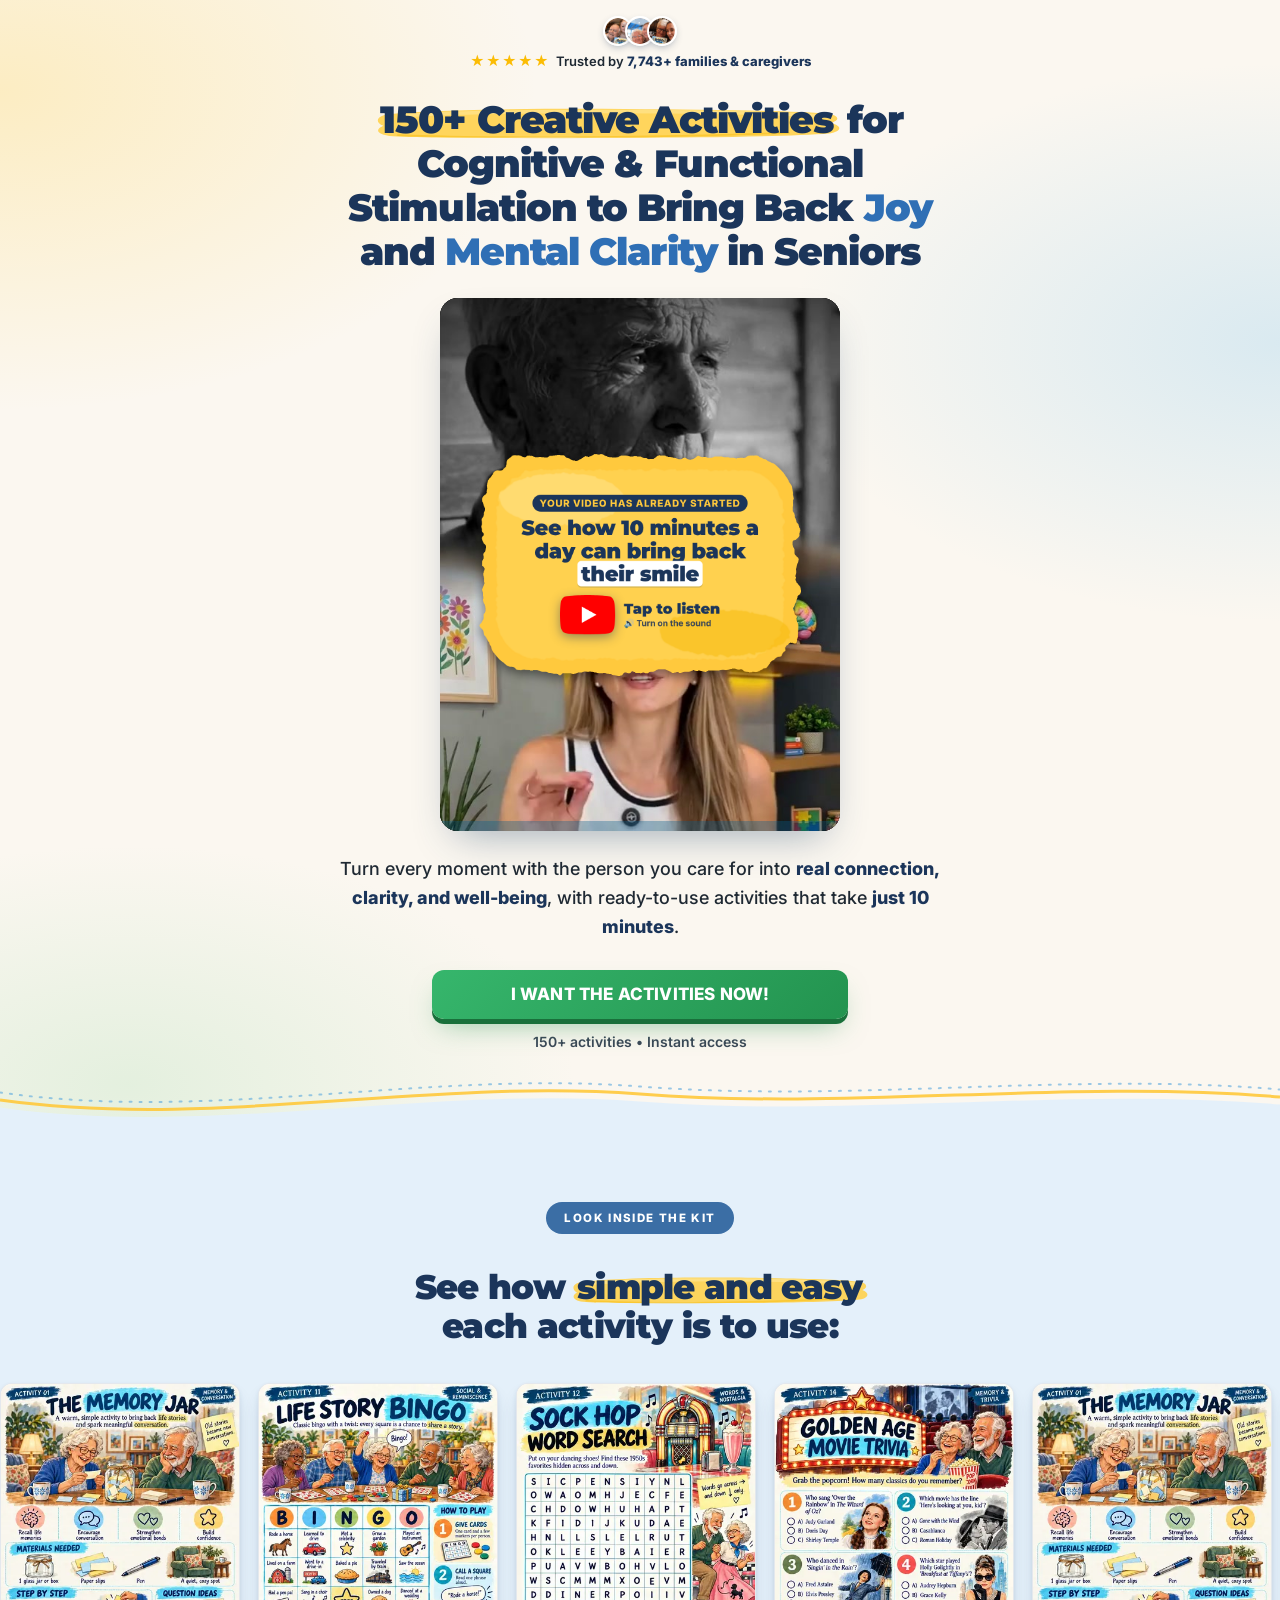
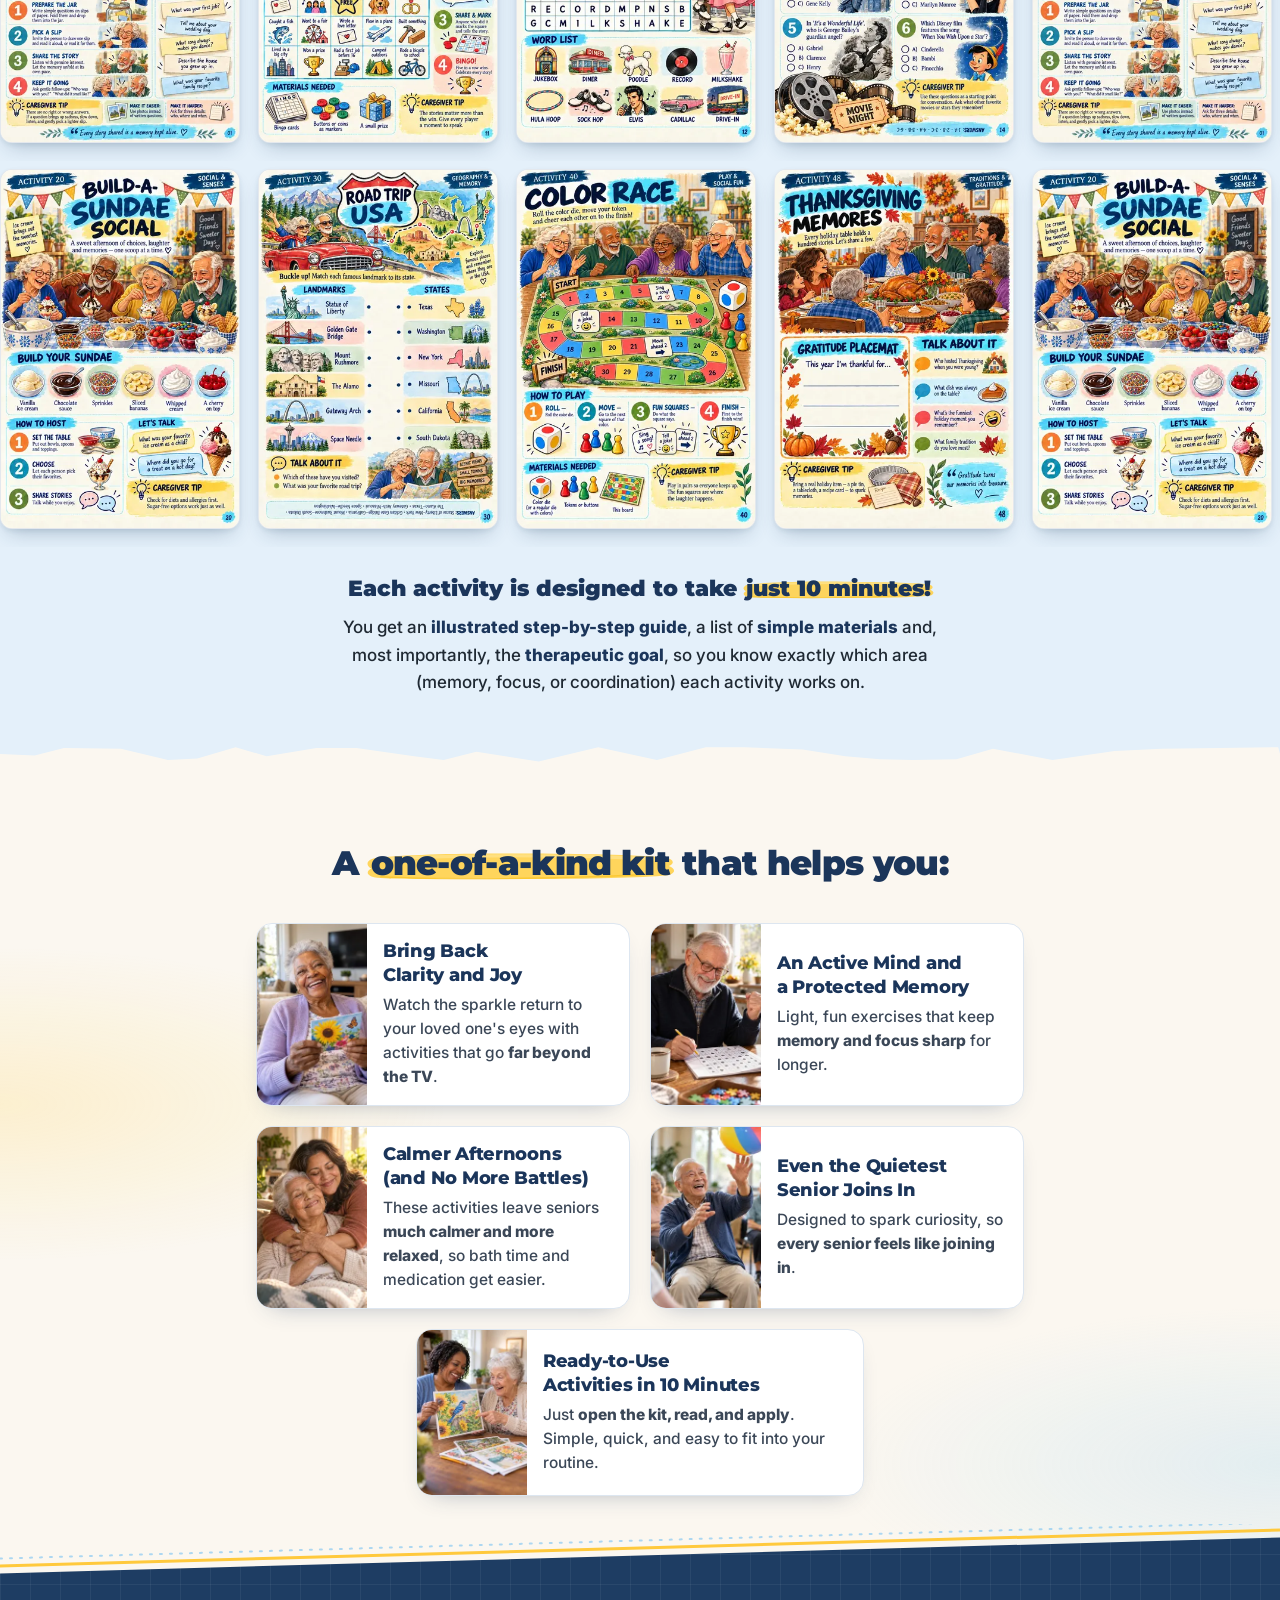
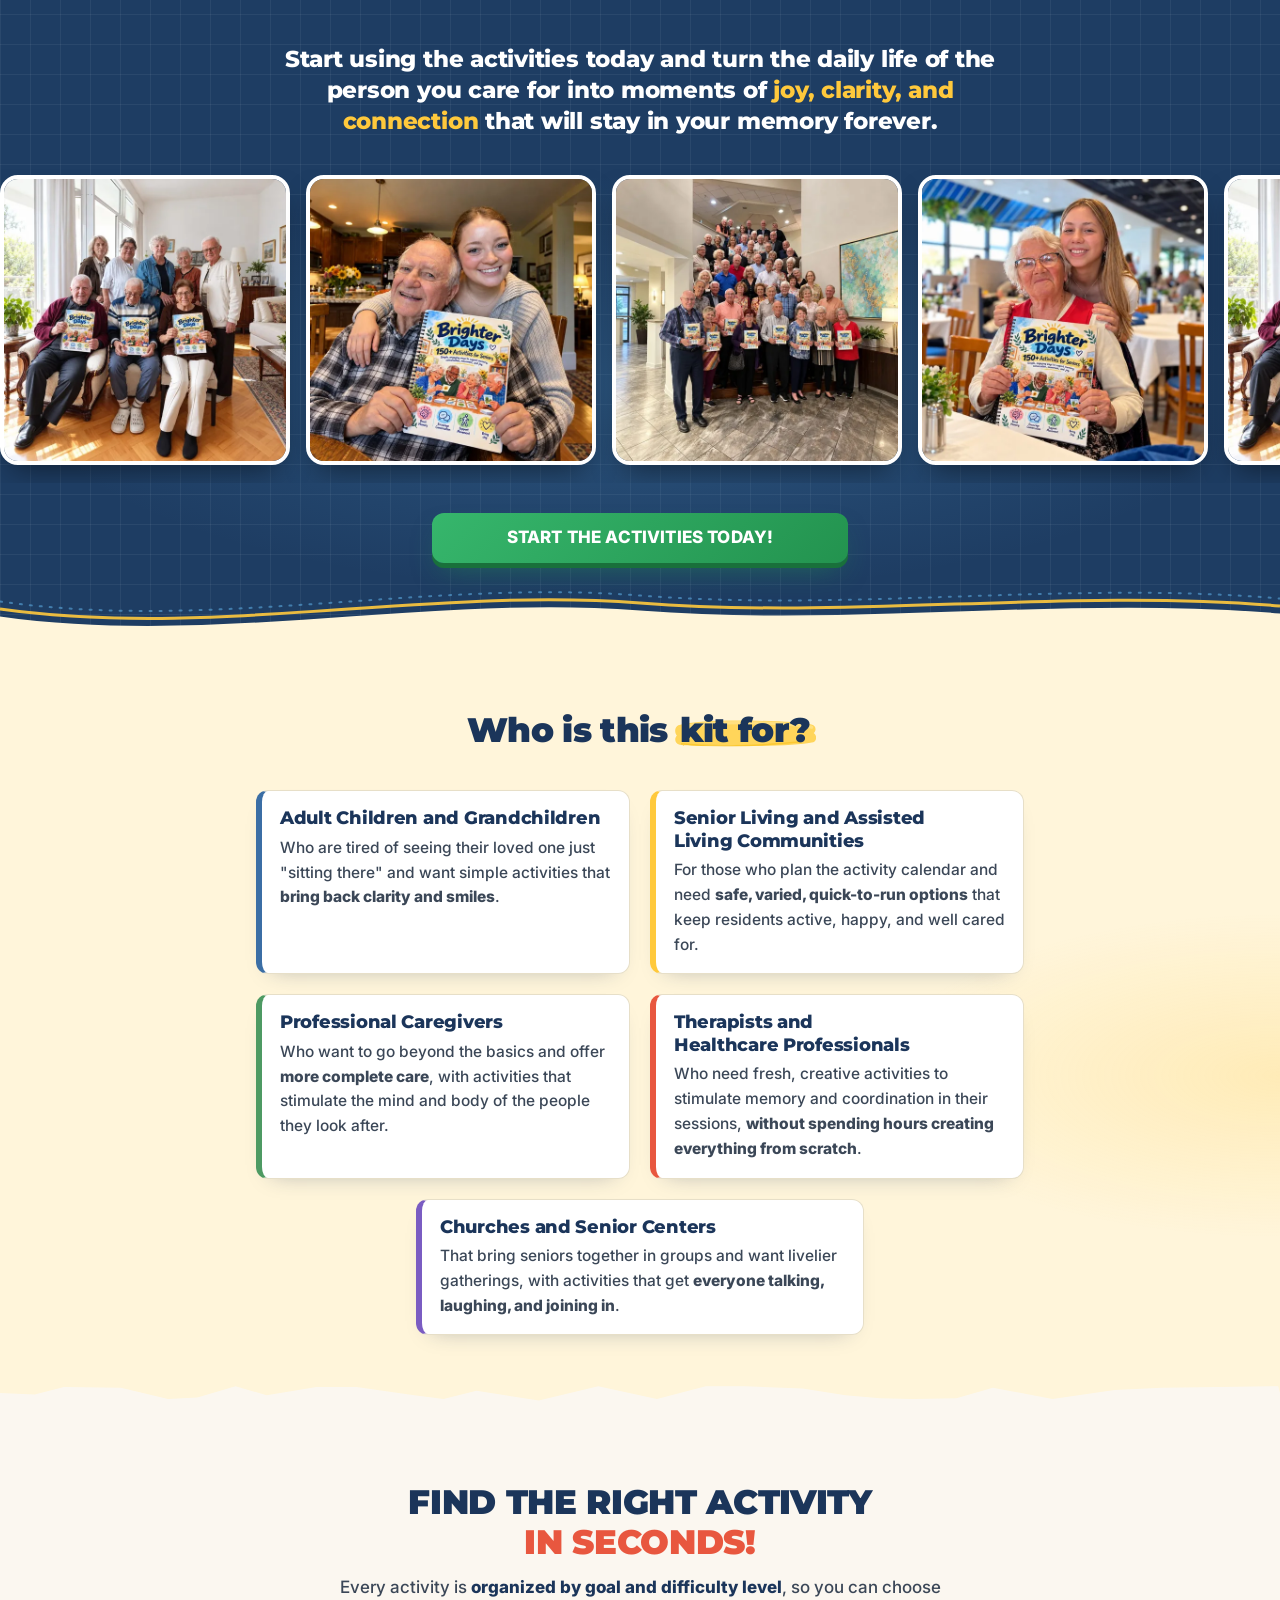
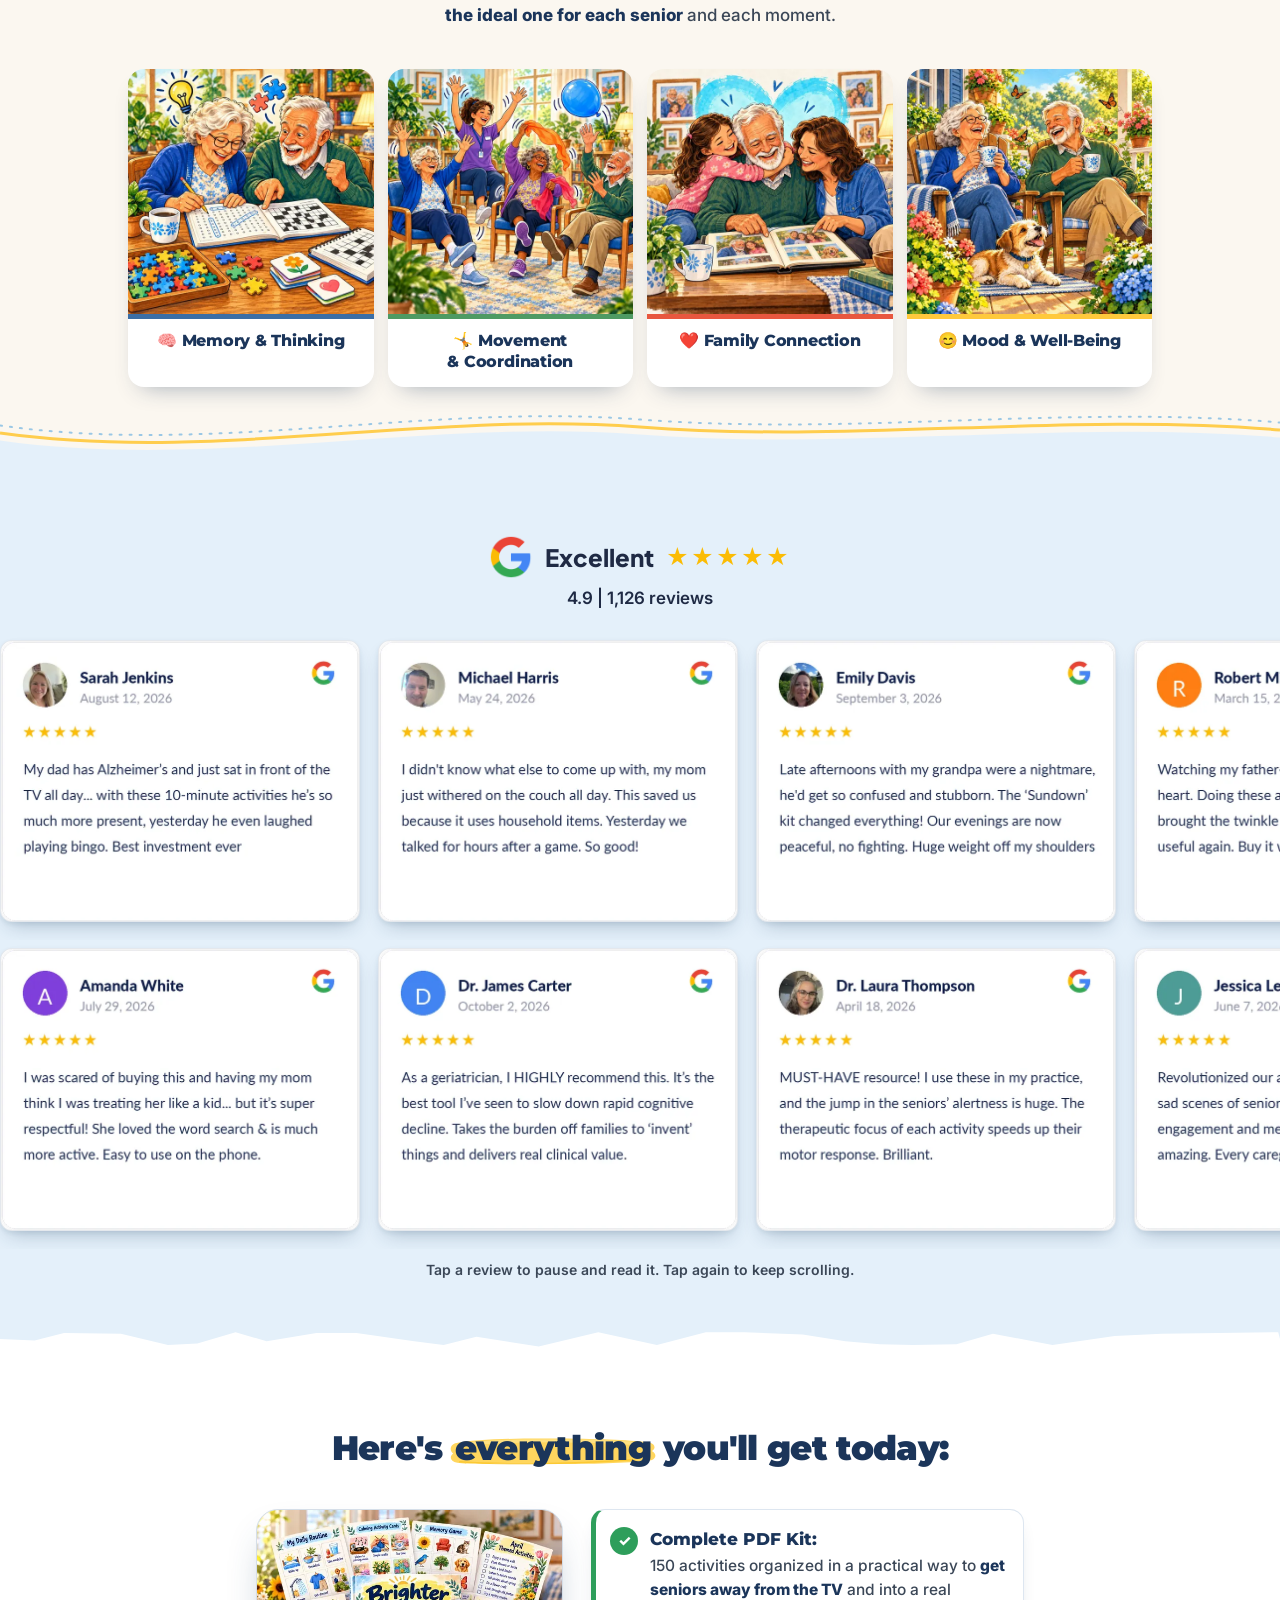
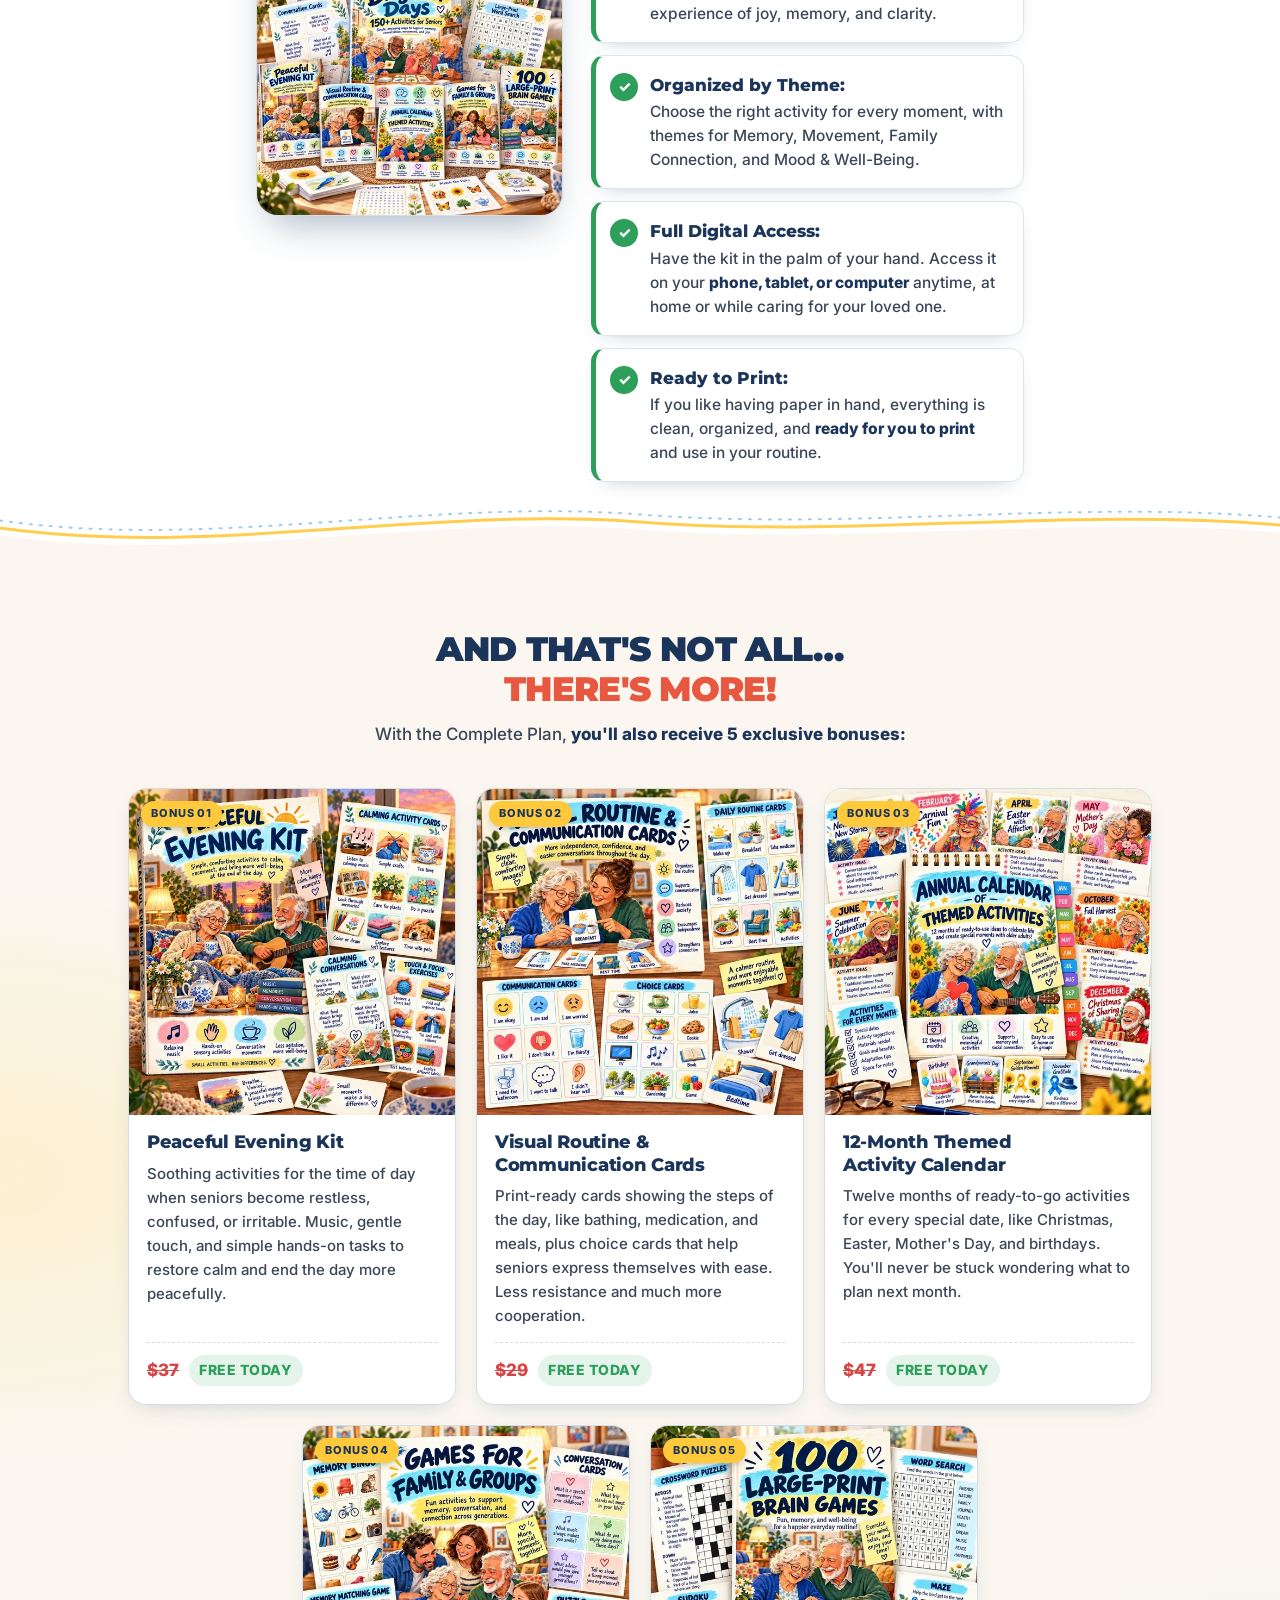
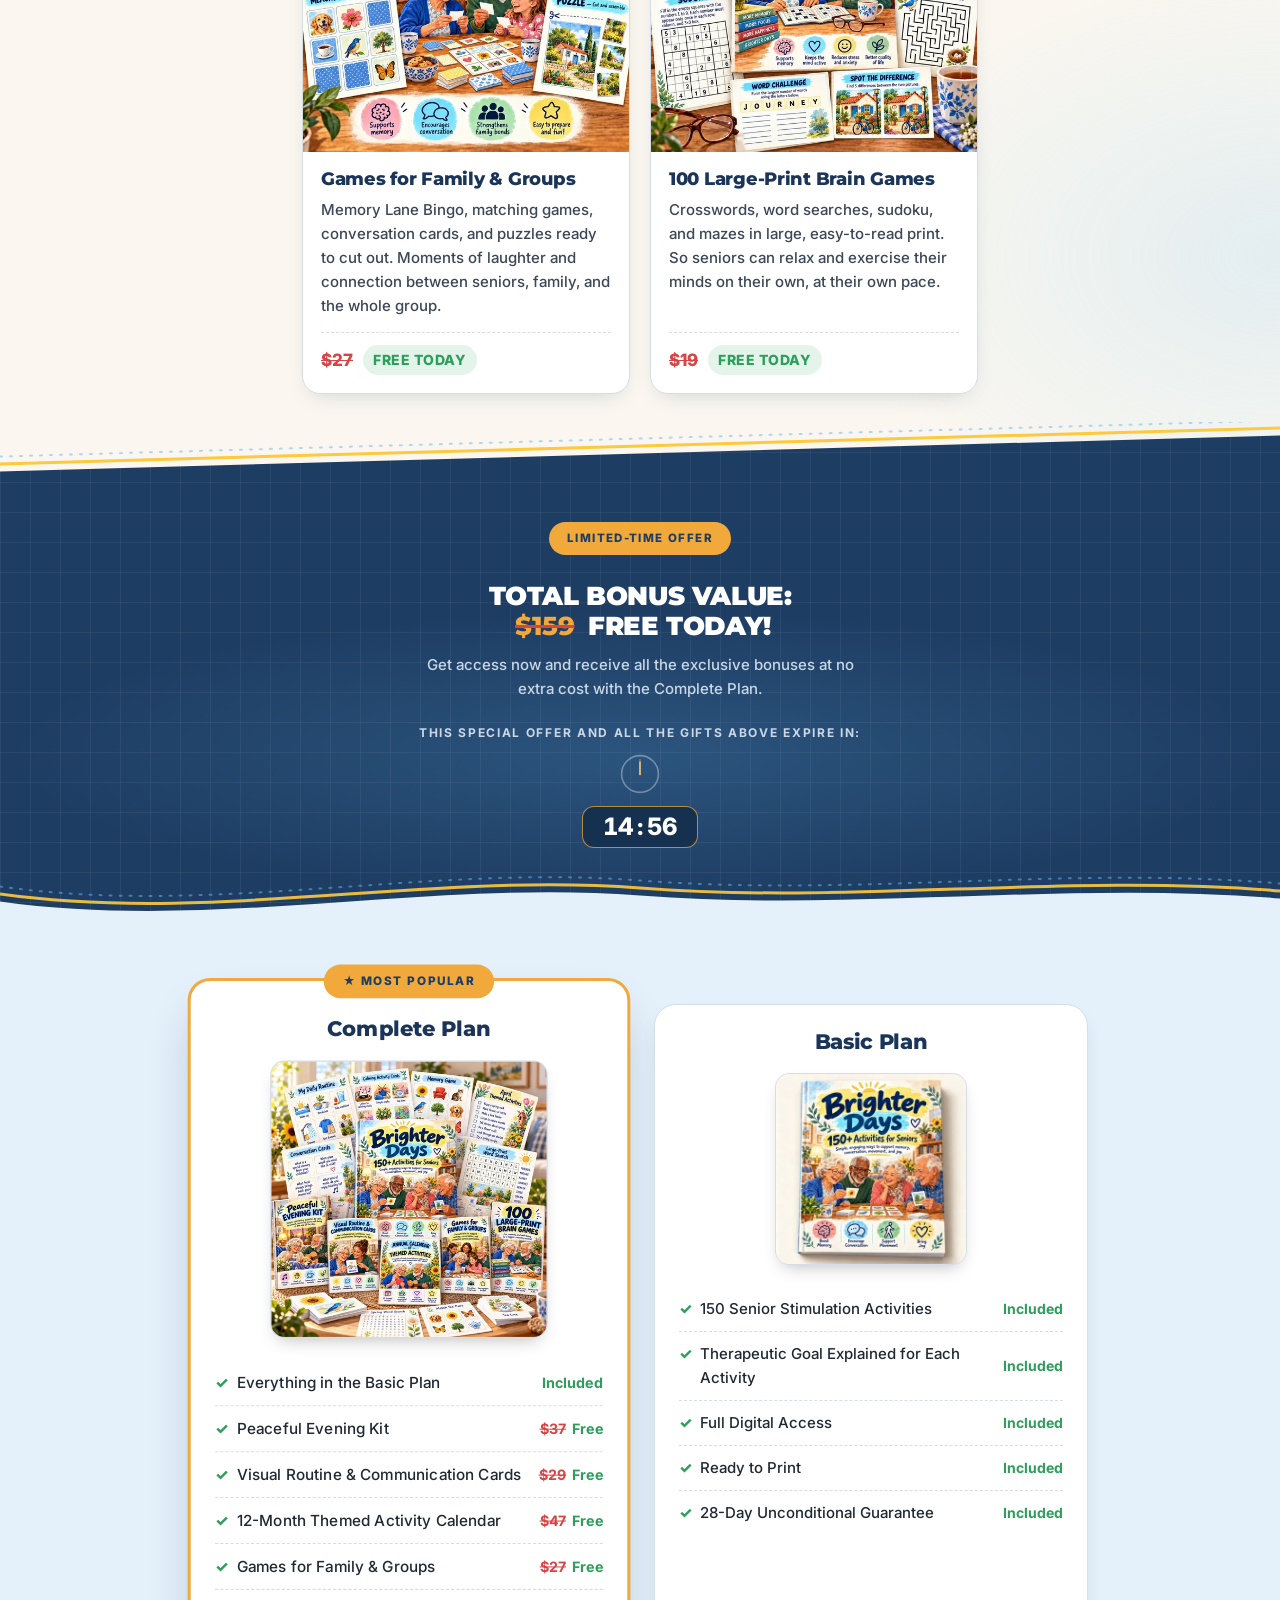
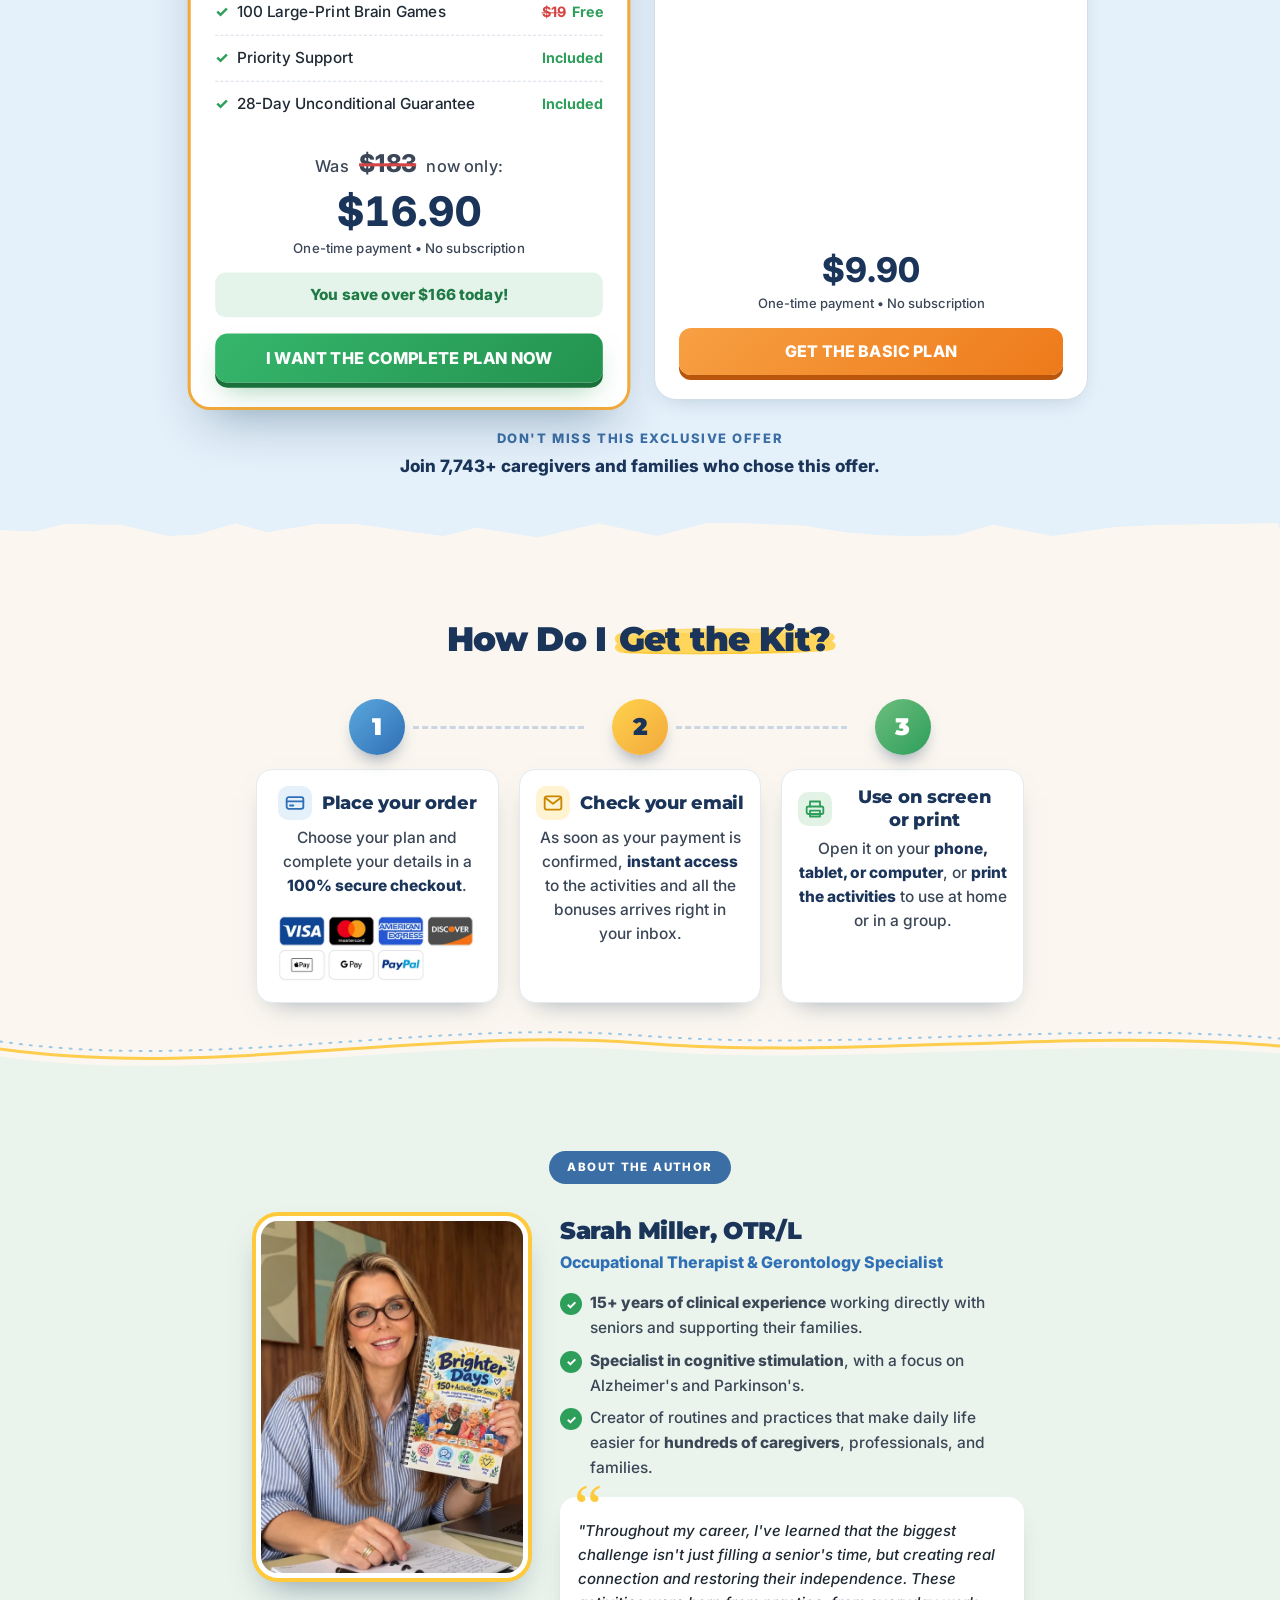
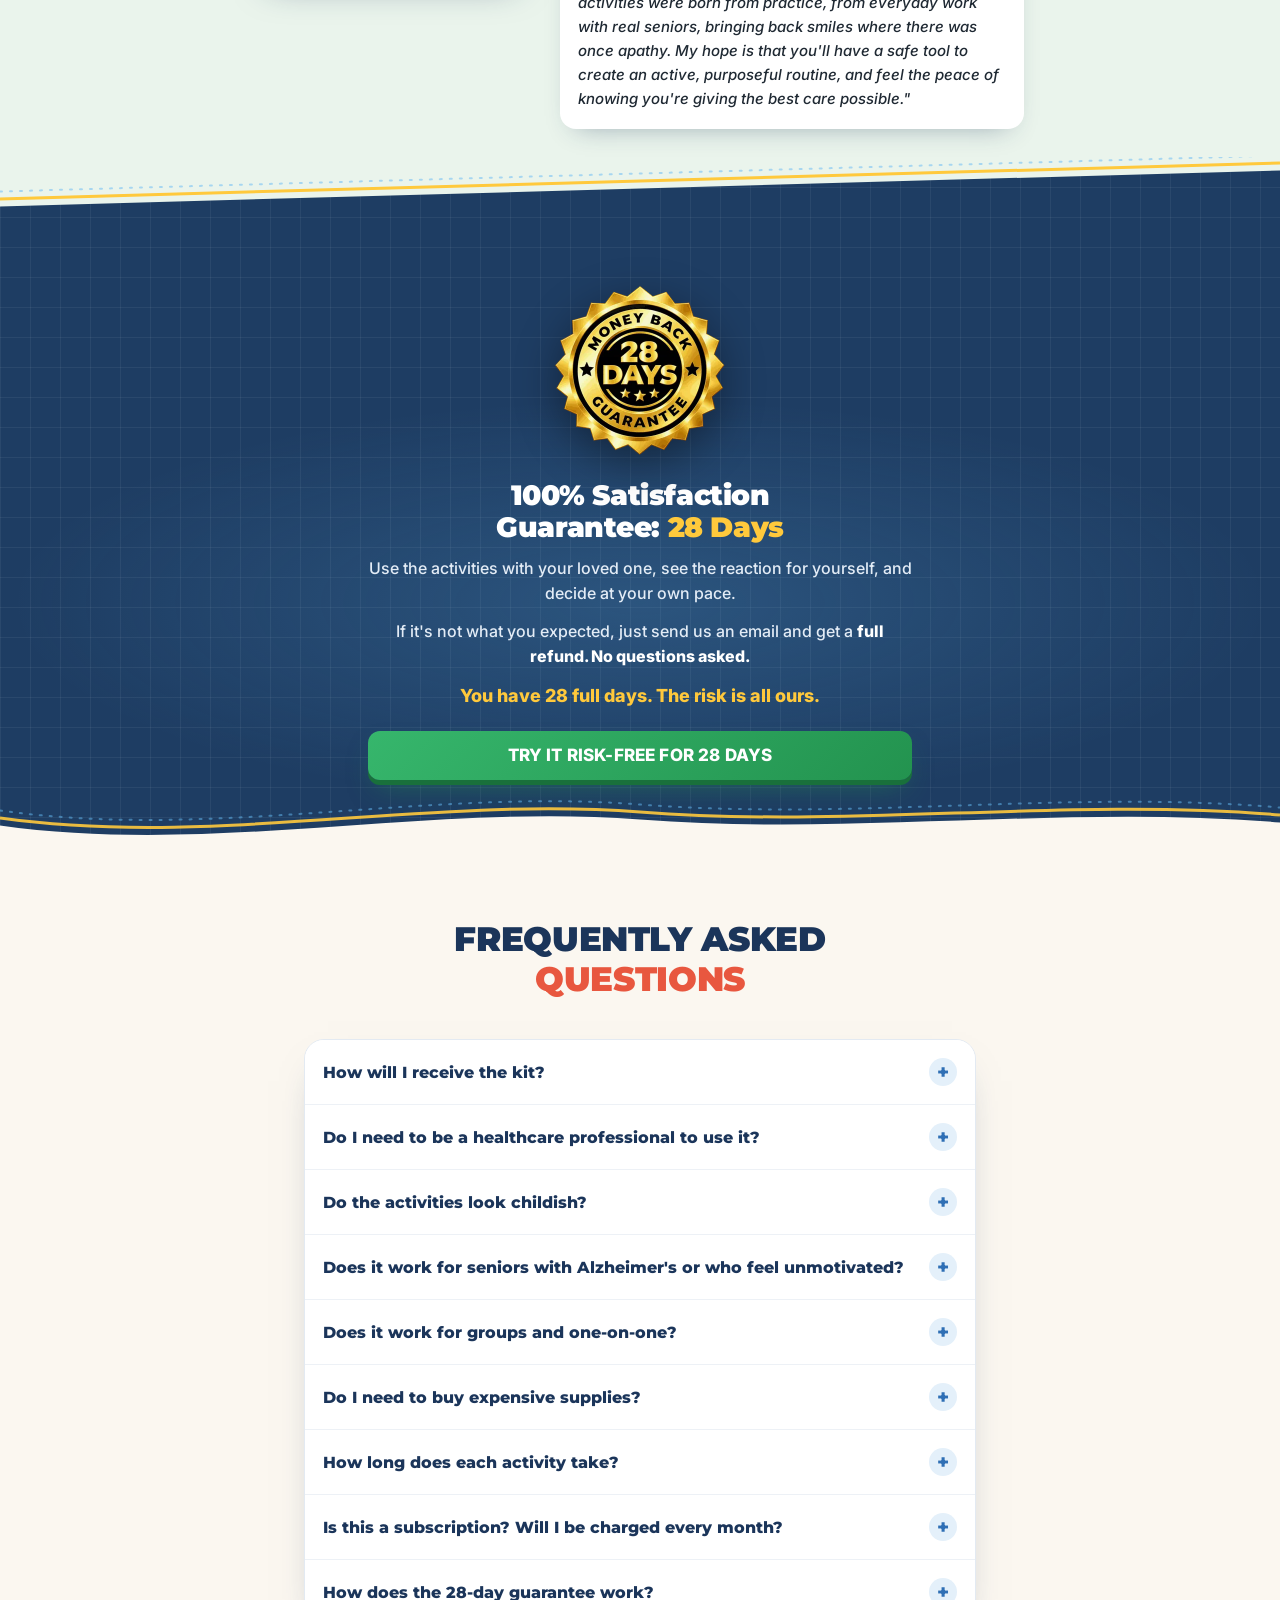
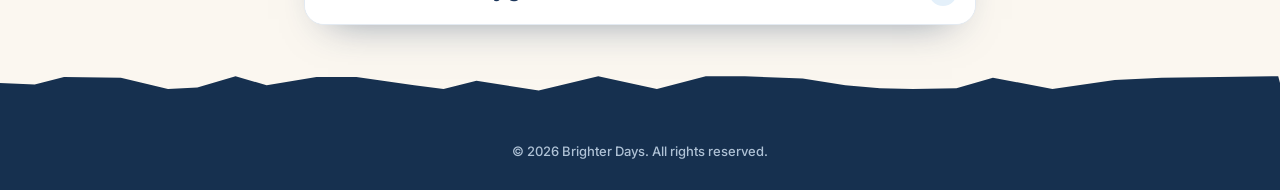
==== commit ea2ca485: "Serve the VSL from the site so playback no longer depends on VTurb. Co-authored-by: Cursor <cursorag" ====
--- a/index.html
+++ b/index.html
@@ -5,12 +5,6 @@
 <meta name="viewport" content="width=device-width, initial-scale=1.0">
 <title>Brighter Days | 150+ Activities for Seniors</title>
 <meta name="description" content="150+ ready-to-use activities to bring back joy, memory and mental clarity in seniors. Printable PDF kit for families, caregivers and senior living communities.">
-<!-- vídeo (VSL) com prioridade -->
-<link rel="preconnect" href="https://scripts.converteai.net" crossorigin>
-<link rel="preload" href="https://scripts.converteai.net/70866a5d-6035-469c-a9ab-bb42c89eb86a/players/6ac8c8bb314dcec5bc965d09/v4/player.js" as="script">
-<link rel="dns-prefetch" href="https://cdn.converteai.net">
-<link rel="dns-prefetch" href="https://images.converteai.net">
-<link rel="dns-prefetch" href="https://api.vturb.com.br">
 <!-- checkout -->
 <link rel="preconnect" href="https://pay.hotmart.com" crossorigin>
 <link rel="dns-prefetch" href="https://pay.hotmart.com">
@@ -148,6 +142,19 @@
 .hero h1 .realce{color:var(--c-primaria);}
 .hero .sub{color:var(--c-texto);margin:0 auto 28px;}
 .slot-video{width:100%;max-width:400px;margin:0 auto 24px;border-radius:18px;overflow:hidden;box-shadow:0 18px 40px -16px rgba(36,71,107,.45);background:#000;}
+.vsl{position:relative;width:100%;aspect-ratio:3/4;background:#000;}
+.vsl video{position:absolute;inset:0;width:100%;height:100%;object-fit:cover;background:#000;pointer-events:none;}
+.vsl-ouvir{position:absolute;inset:0;z-index:2;border:0;padding:0;margin:0;background:transparent;cursor:pointer;display:flex;align-items:center;justify-content:center;}
+.vsl-ouvir img{width:88%;height:auto;pointer-events:none;}
+.vsl-ouvir[hidden],.vsl-pausa[hidden]{display:none;}
+.vsl-pausa{position:absolute;left:12px;bottom:22px;z-index:3;width:44px;height:44px;border:0;border-radius:999px;background:#1890FF;color:#fff;display:grid;place-items:center;cursor:pointer;box-shadow:0 6px 16px rgba(0,0,0,.35);padding:0;}
+.vsl-pausa svg{width:18px;height:18px;fill:#fff;display:block;}
+.vsl-barra{position:absolute;left:0;right:0;bottom:0;z-index:4;height:10px;background:rgba(8,93,138,.35);pointer-events:none;}
+.vsl-barra span{display:block;height:100%;width:0;background:#085D8A;}
+@media (prefers-reduced-motion: no-preference){
+  .vsl-ouvir img{animation:vsl-pulso 1.6s ease-in-out infinite;}
+}
+@keyframes vsl-pulso{0%,100%{transform:scale(1);}50%{transform:scale(1.04);}}
 .bonus-badge{display:inline-flex;align-items:center;gap:8px;background:#FFF3E2;color:#9A4A0C;border:1.5px dashed var(--c-destaque);border-radius:999px;padding:.45rem 1rem;font-weight:800;font-size:14px;margin-bottom:22px;}
 @media (min-width:640px){ .hero h1{font-size:32px;} }
 
@@ -592,9 +599,69 @@
     <h1><span class="marca">150+ Creative Activities</span> for Cognitive &amp; Functional Stimulation to Bring Back <span class="cor">Joy</span> and <span class="cor">Mental Clarity</span> in Seniors</h1>
 
     <div id="slot-video" class="slot-video">
-      <vturb-smartplayer id="vid-6ac8c8bb314dcec5bc965d09" style="display: block; margin: 0 auto; width: 100%; max-width: 400px;"><div class="vturb-player-placeholder" style="position: relative; width: 100%; padding: 133.33333333333331% 0 0; z-index: 0; background-color: black;"></div></vturb-smartplayer>
-      <script type="text/javascript"> var s=document.createElement("script"); s.src="https://scripts.converteai.net/70866a5d-6035-469c-a9ab-bb42c89eb86a/players/6ac8c8bb314dcec5bc965d09/v4/player.js", s.async=!0,document.head.appendChild(s); </script>
-    </div>
+      <div class="vsl" id="vsl">
+        <video id="vsl-video" poster="/video/poster.jpg" src="/video/vsl.mp4" playsinline webkit-playsinline preload="auto" disablepictureinpicture disableremoteplayback></video>
+        <button type="button" class="vsl-ouvir" id="vsl-ouvir" aria-label="Tap to listen">
+          <img src="/video/play.png" alt="" width="1080" height="800">
+        </button>
+        <button type="button" class="vsl-pausa" id="vsl-pausa" hidden aria-label="Pause">
+          <svg viewBox="0 0 24 24" aria-hidden="true"><rect x="6" y="5" width="4" height="14" rx="1"></rect><rect x="14" y="5" width="4" height="14" rx="1"></rect></svg>
+        </button>
+        <div class="vsl-barra" aria-hidden="true"><span id="vsl-fill"></span></div>
+      </div>
+    </div>
+    <script>
+    (function(){
+      var video = document.getElementById('vsl-video');
+      var ouvir = document.getElementById('vsl-ouvir');
+      var pausa = document.getElementById('vsl-pausa');
+      var fill = document.getElementById('vsl-fill');
+      if(!video || !ouvir || !pausa || !fill) return;
+      var comSom = false;
+      var iconePlay = '<svg viewBox="0 0 24 24" aria-hidden="true"><path d="M8 5.5v13l11-6.5-11-6.5z"></path></svg>';
+      var iconePausa = '<svg viewBox="0 0 24 24" aria-hidden="true"><rect x="6" y="5" width="4" height="14" rx="1"></rect><rect x="14" y="5" width="4" height="14" rx="1"></rect></svg>';
+      function barra(){
+        var d = video.duration;
+        fill.style.width = (d && isFinite(d)) ? ((video.currentTime / d) * 100) + '%' : '0%';
+      }
+      function icone(){
+        var parado = video.paused || video.ended;
+        pausa.innerHTML = parado ? iconePlay : iconePausa;
+        pausa.setAttribute('aria-label', parado ? 'Play' : 'Pause');
+      }
+      video.muted = true;
+      video.defaultMuted = true;
+      var tentativa = video.play();
+      if(tentativa && tentativa.catch) tentativa.catch(function(){});
+      ouvir.addEventListener('click', function(){
+        comSom = true;
+        video.muted = false;
+        video.volume = 1;
+        ouvir.hidden = true;
+        pausa.hidden = false;
+        var p = video.play();
+        if(p && p.catch) p.catch(function(){});
+        icone();
+      });
+      pausa.addEventListener('click', function(e){
+        e.stopPropagation();
+        if(!comSom) return;
+        if(video.ended){
+          video.currentTime = 0;
+          video.play();
+          return;
+        }
+        if(video.paused) video.play();
+        else video.pause();
+      });
+      video.addEventListener('timeupdate', barra);
+      video.addEventListener('play', icone);
+      video.addEventListener('pause', icone);
+      video.addEventListener('ended', function(){ barra(); icone(); });
+      video.addEventListener('loadedmetadata', barra);
+      video.addEventListener('contextmenu', function(e){ e.preventDefault(); });
+    })();
+    </script>
 
     <p class="sub">Turn every moment with the person you care for into <strong>real connection, clarity, and well-being</strong>, with ready-to-use activities that take <strong>just 10 minutes</strong>.</p>
 
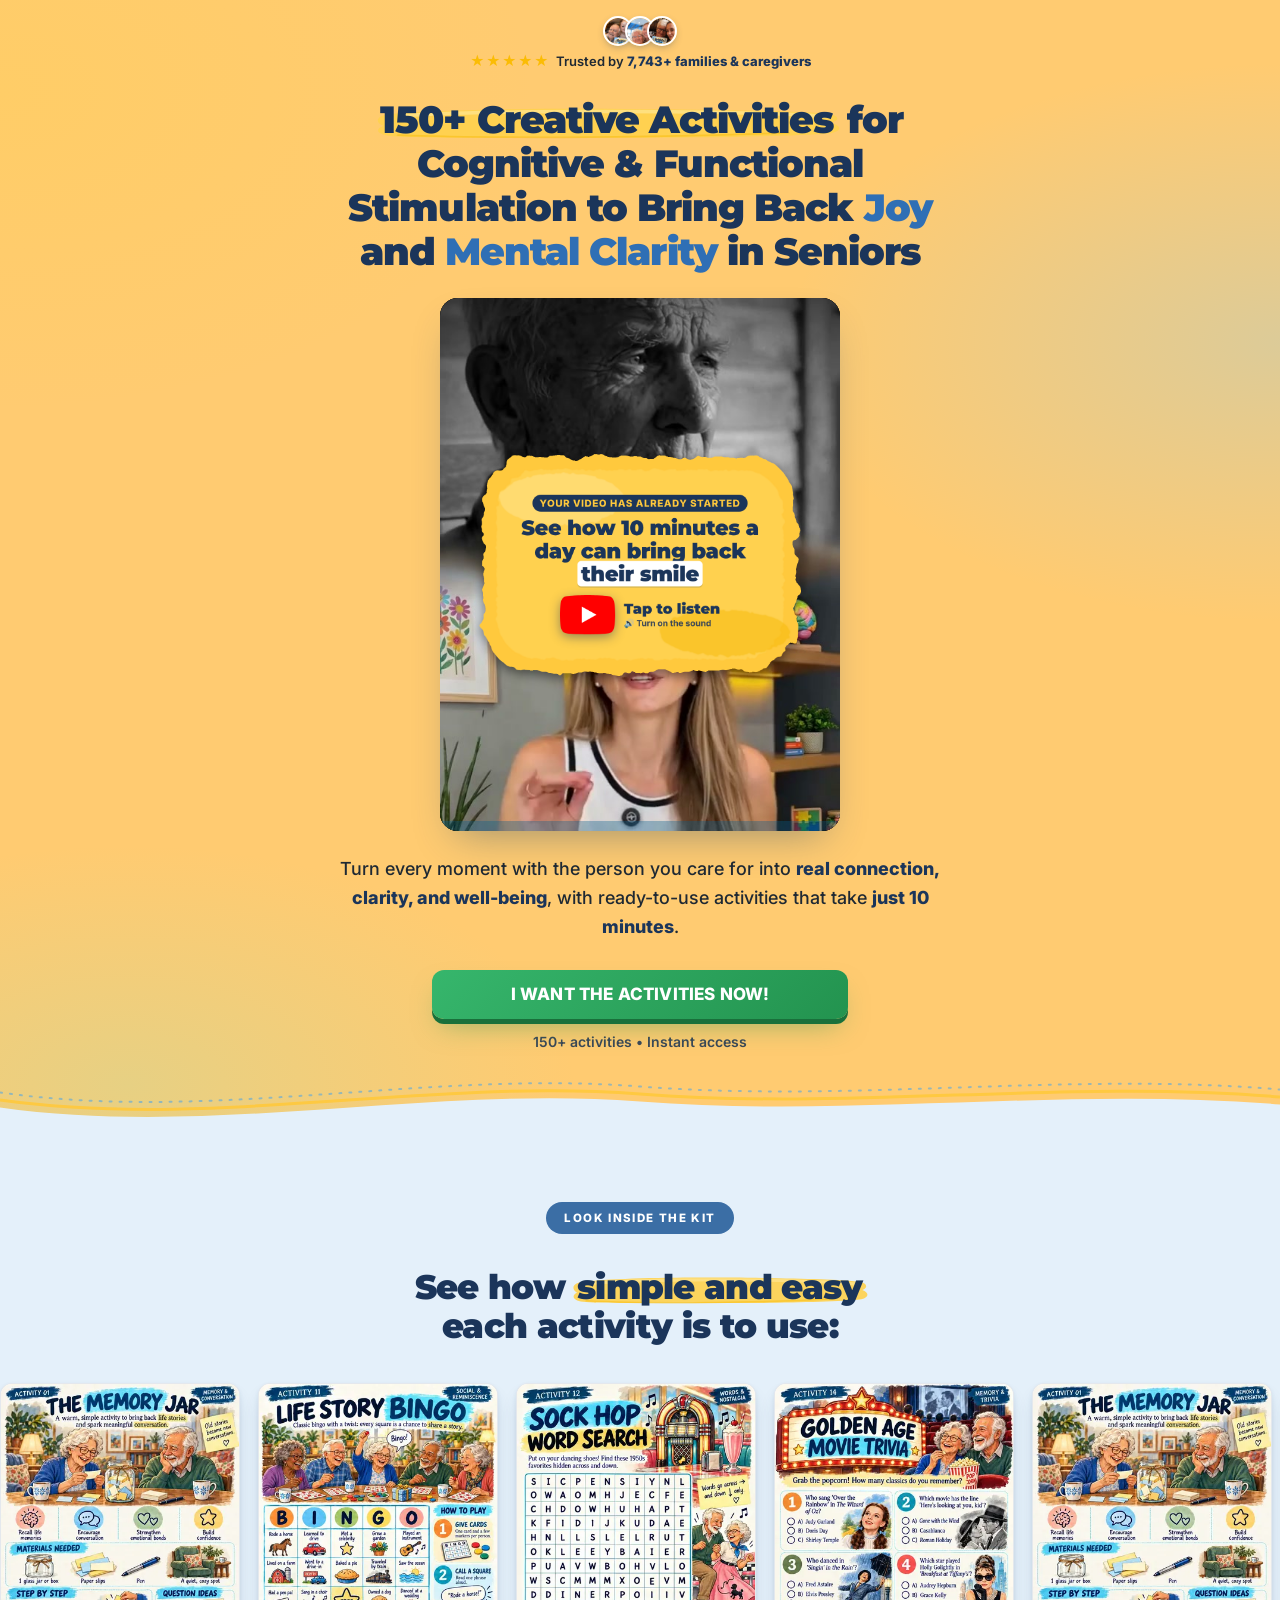
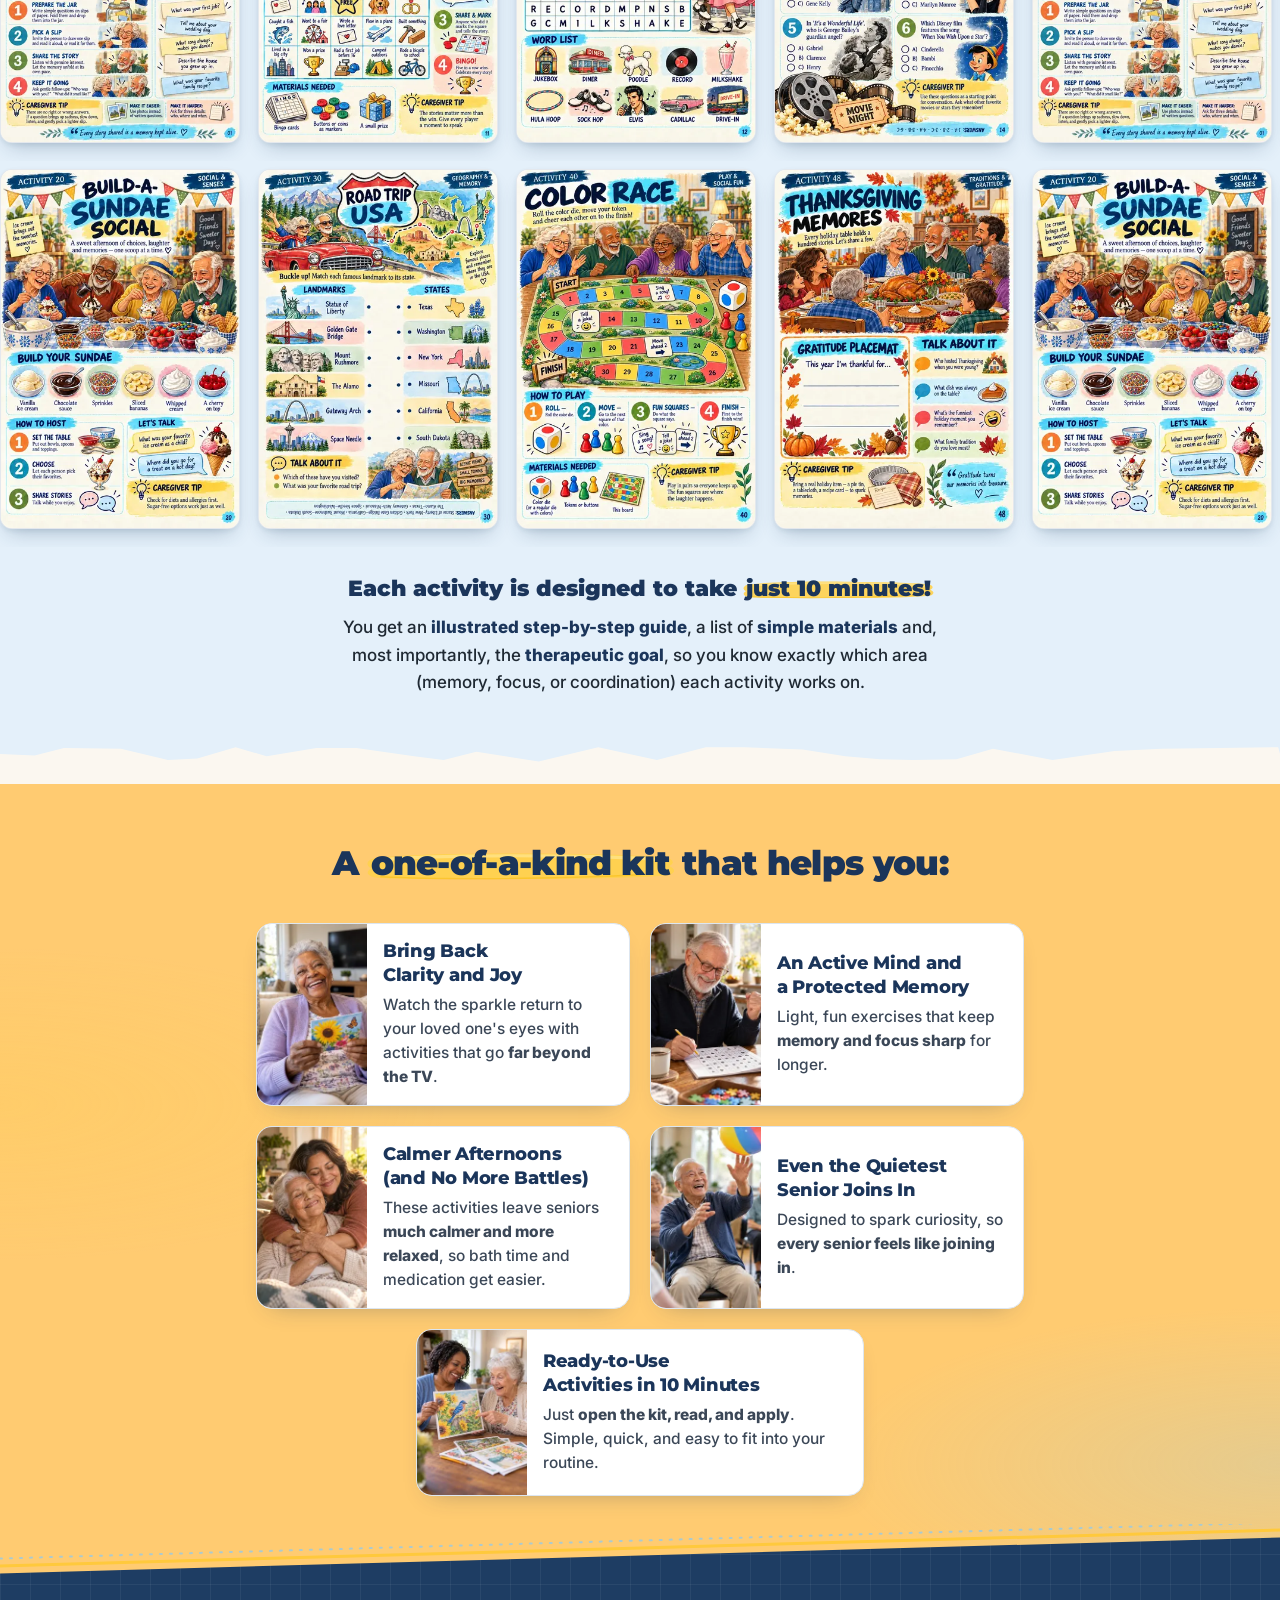
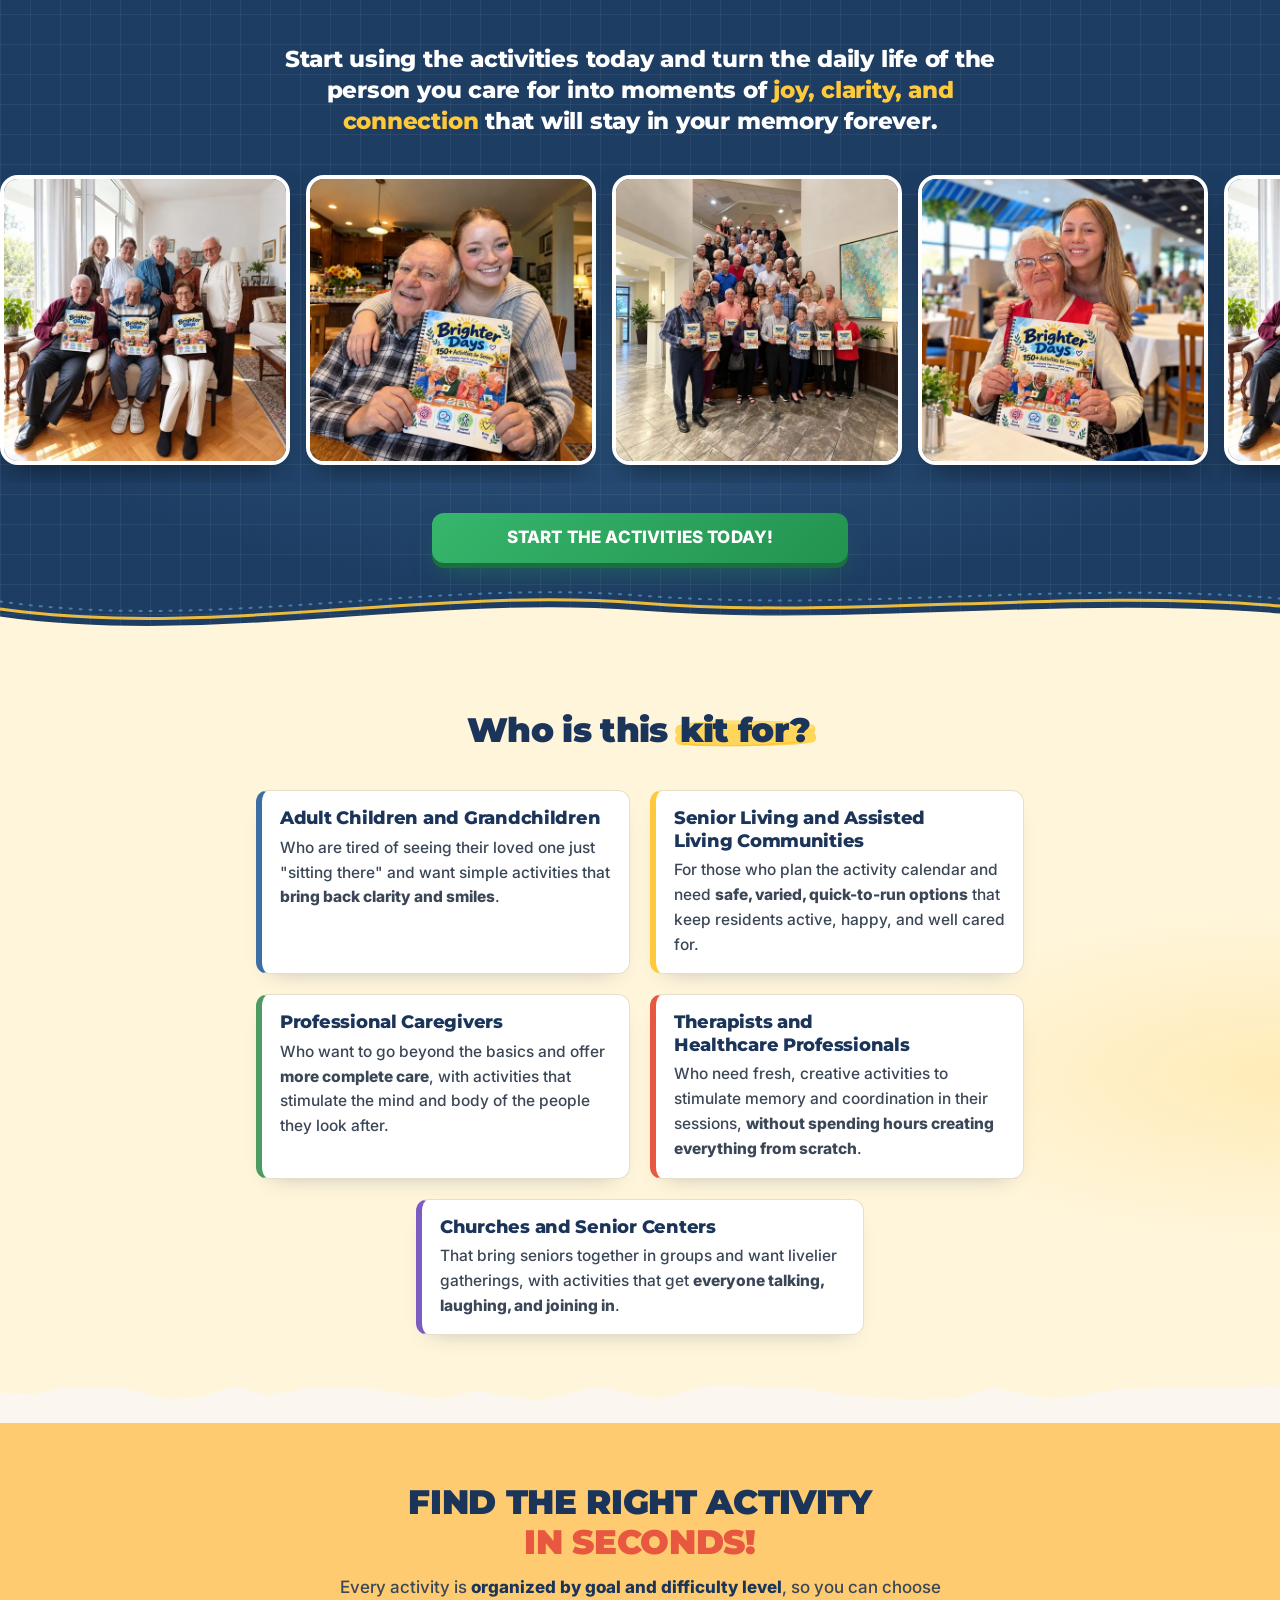
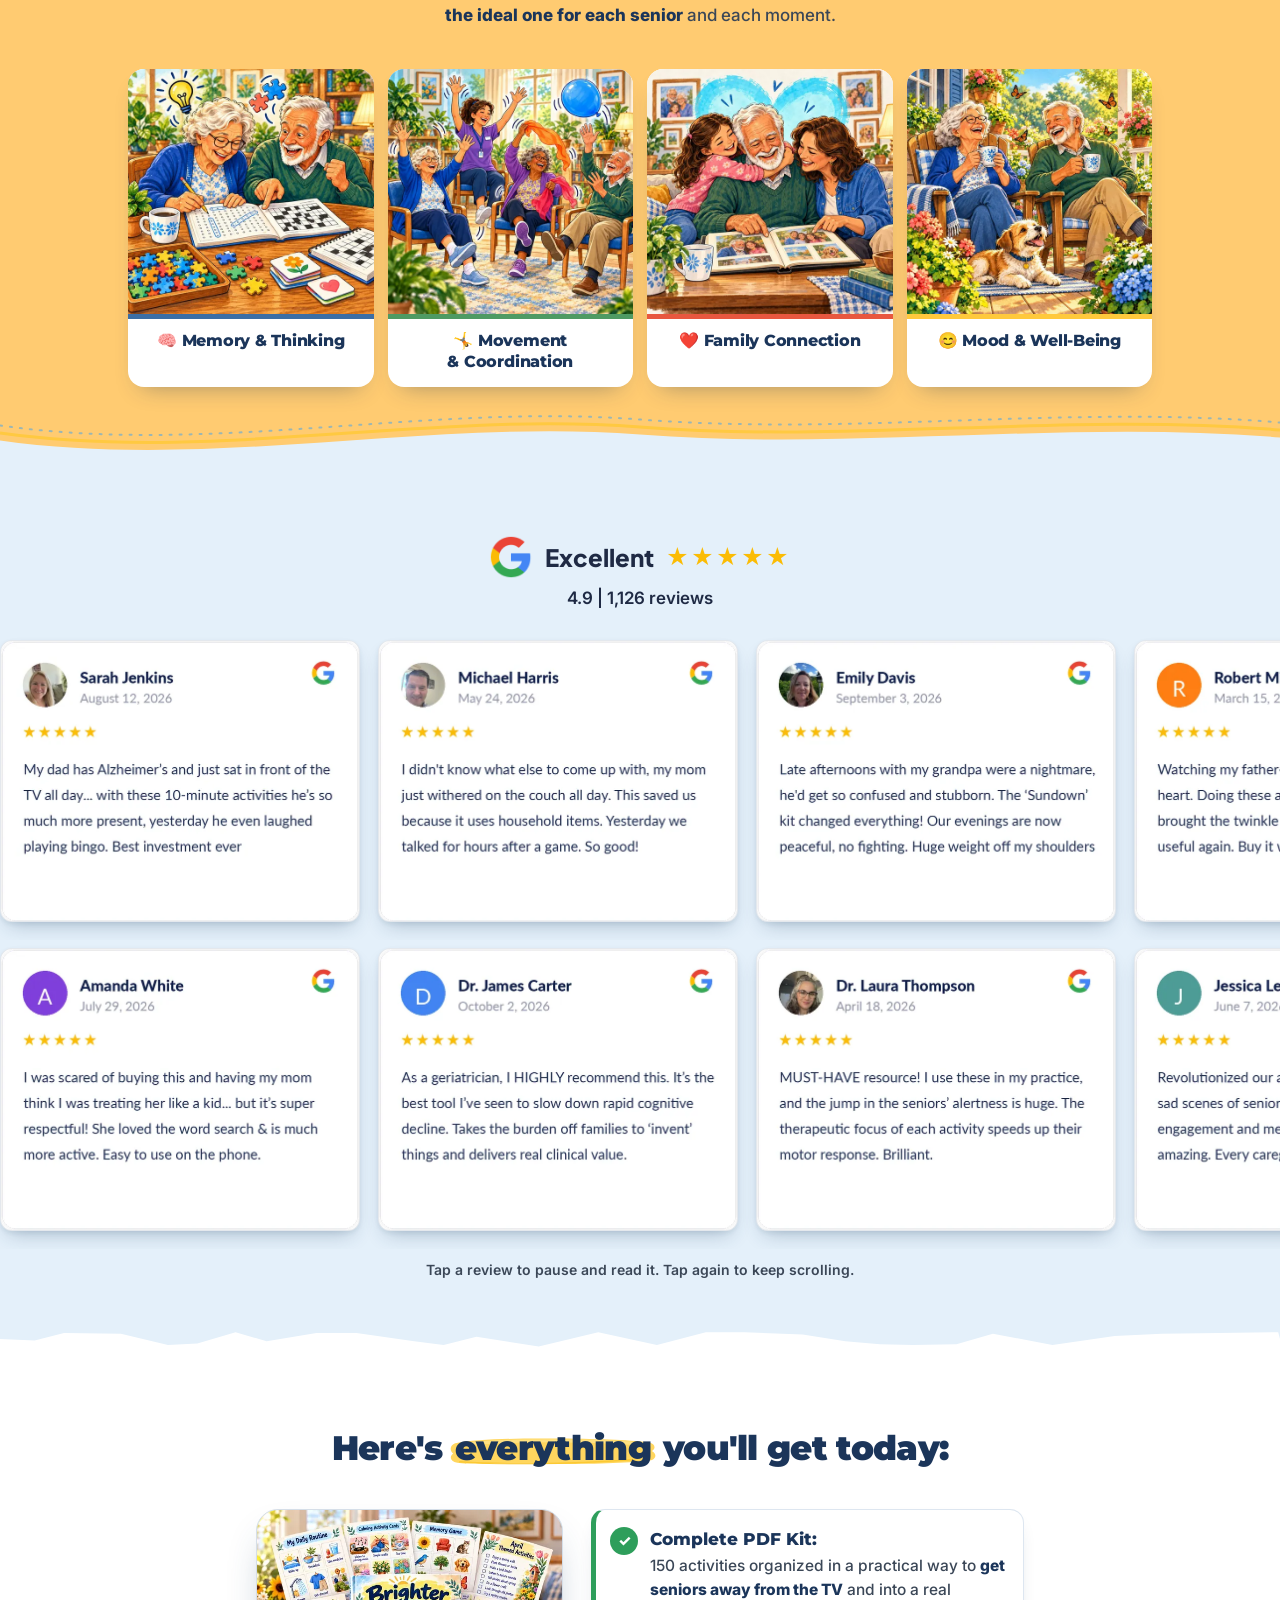
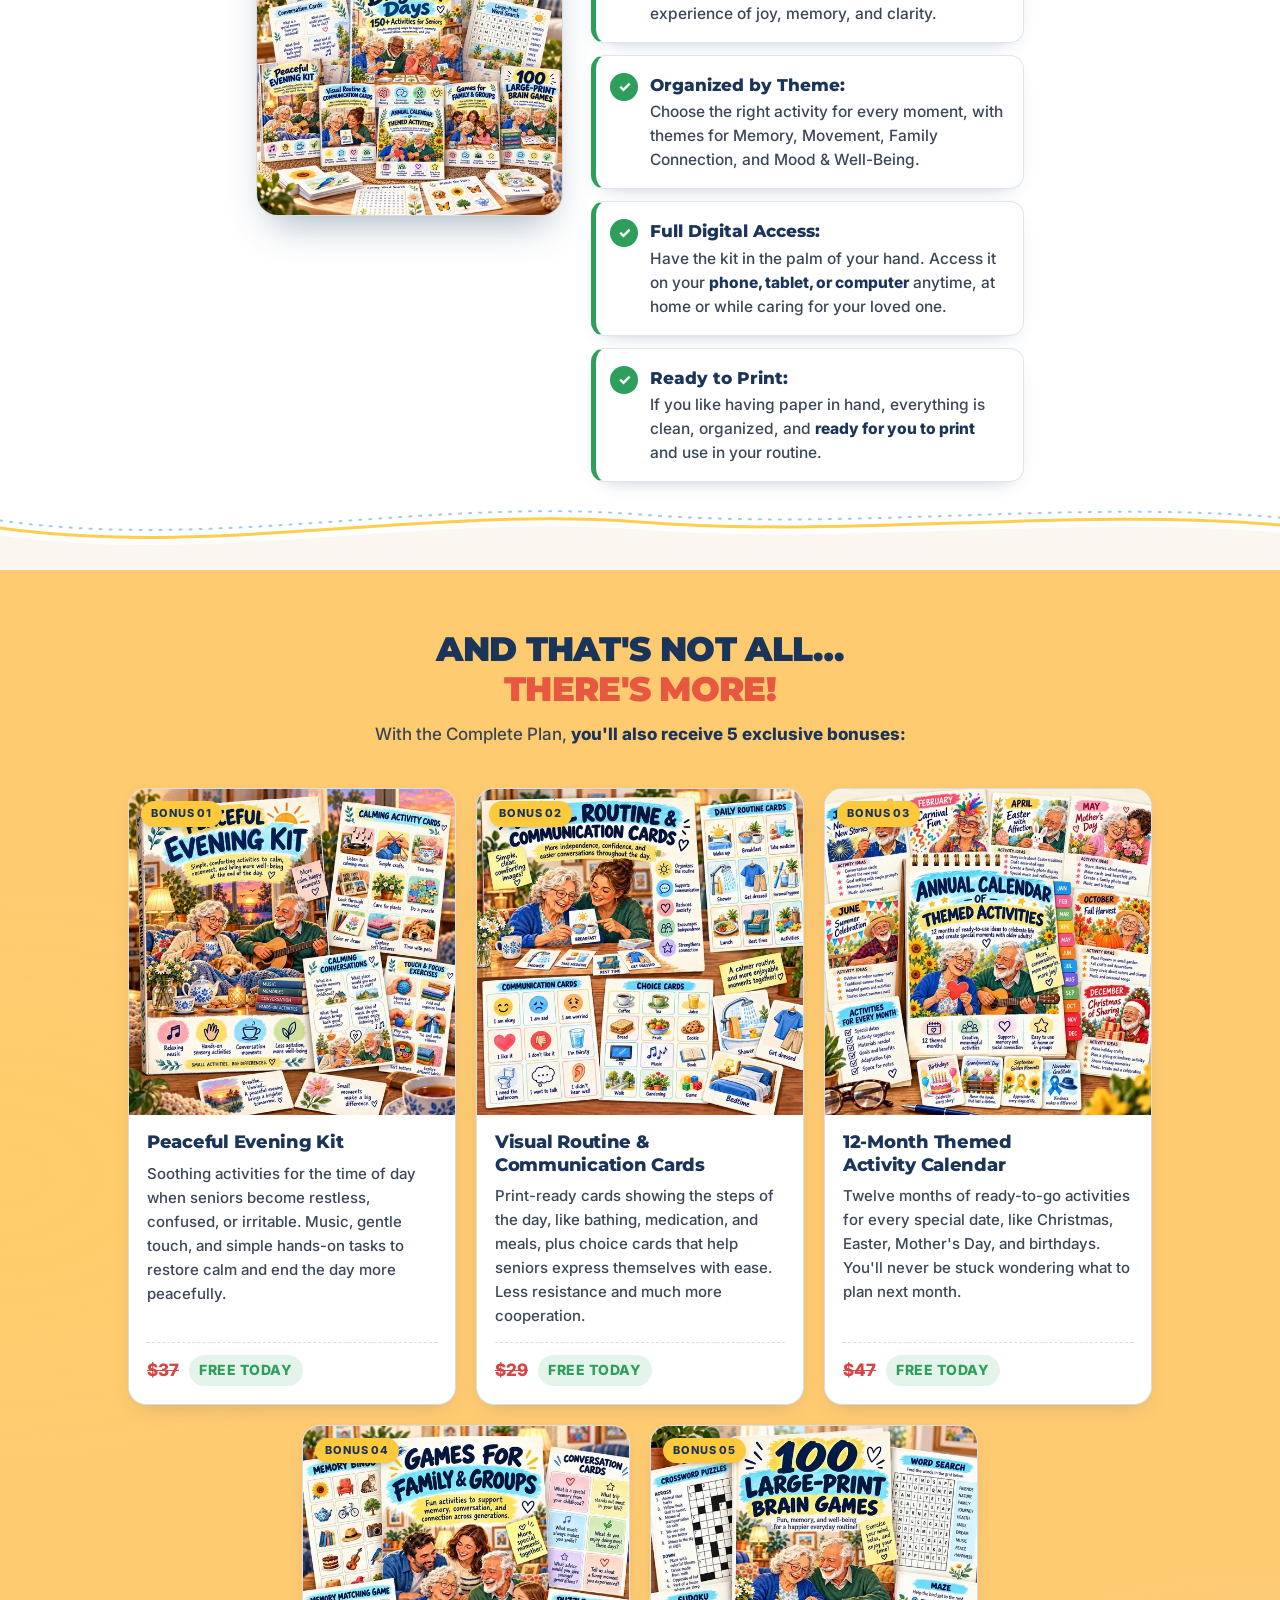
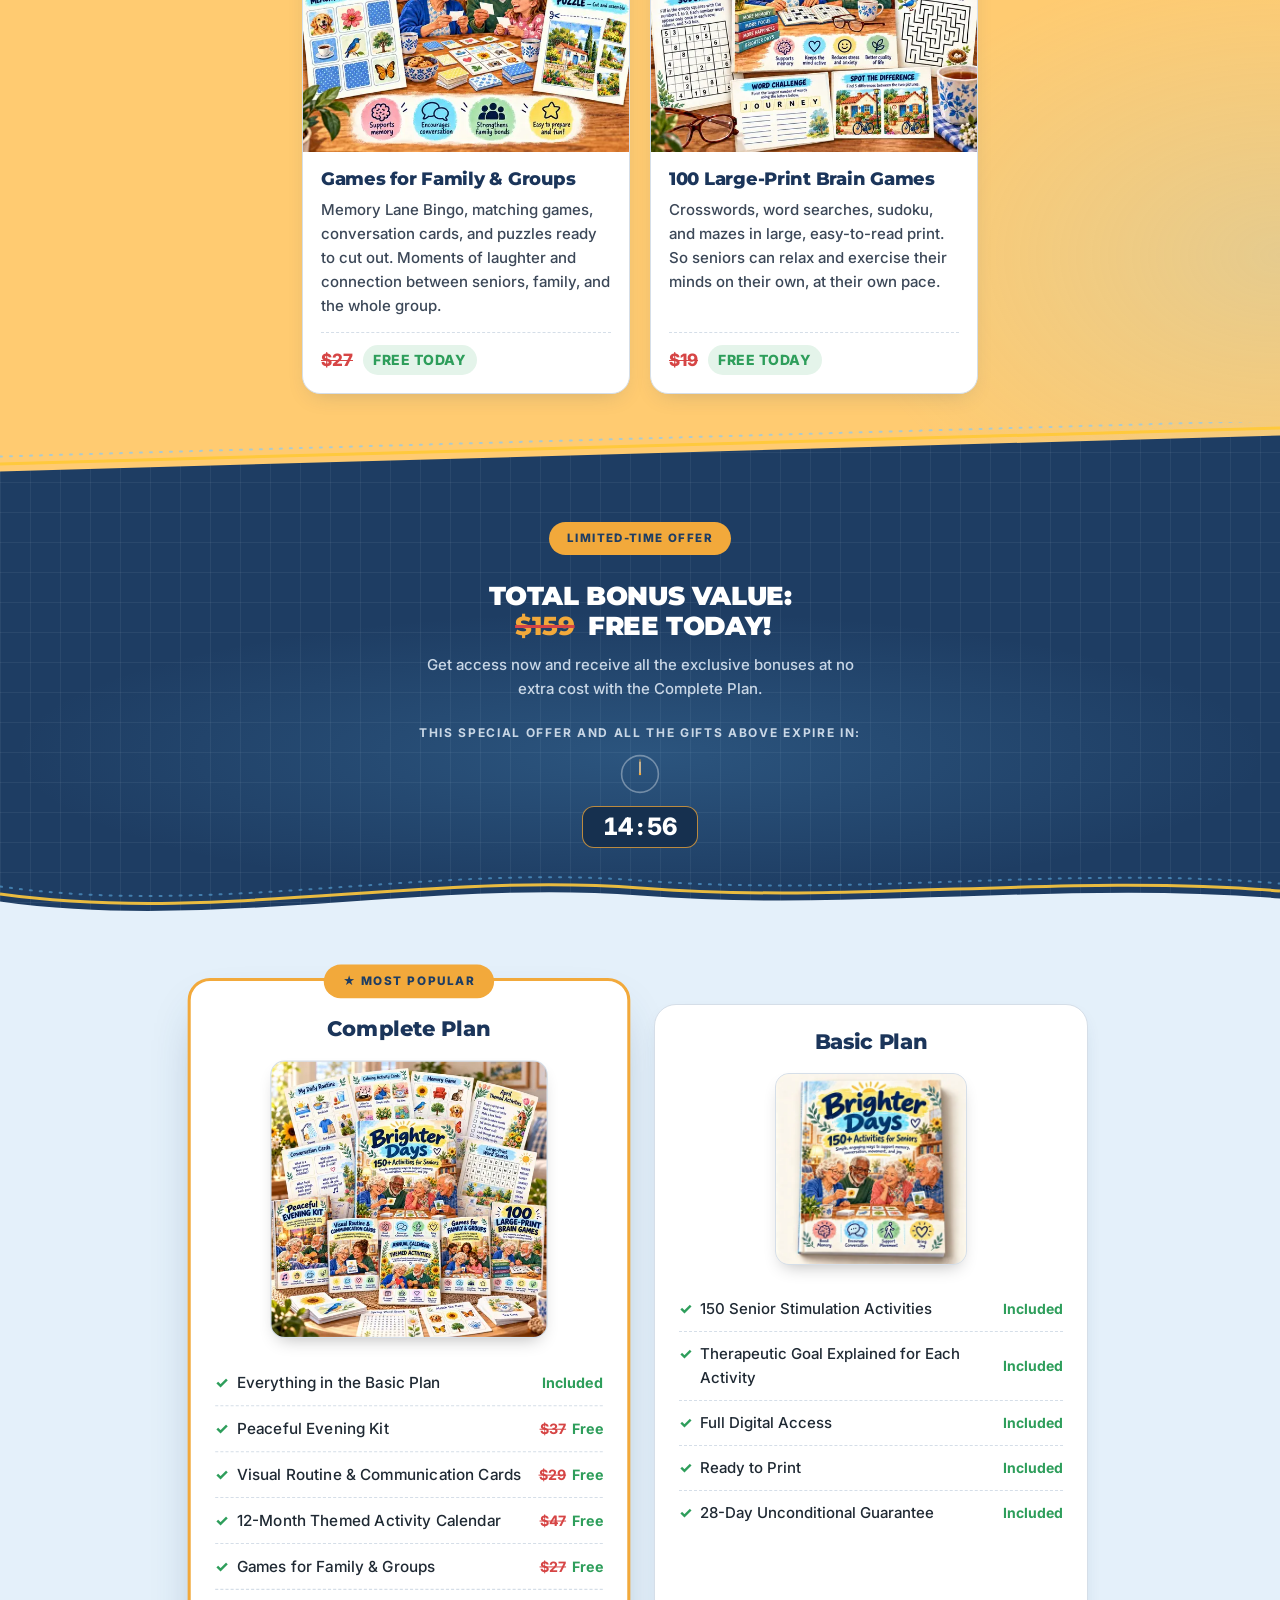
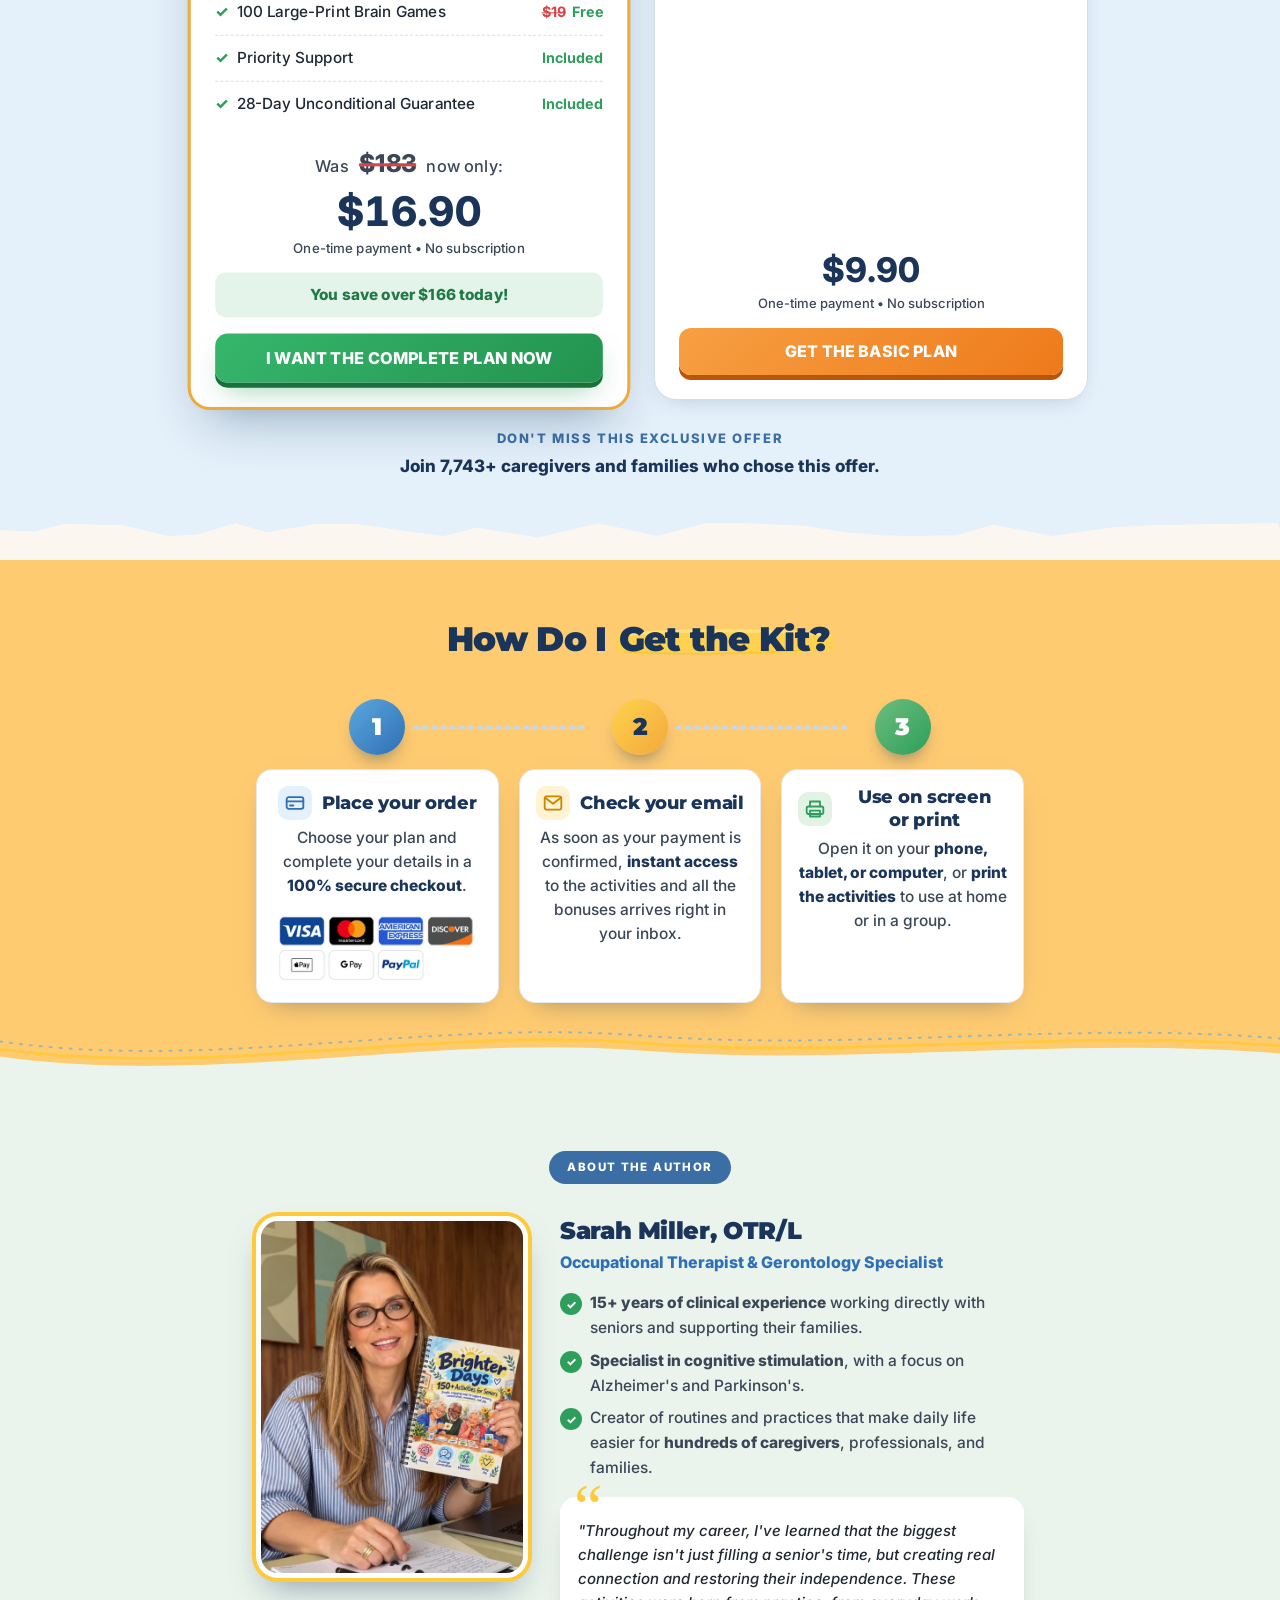
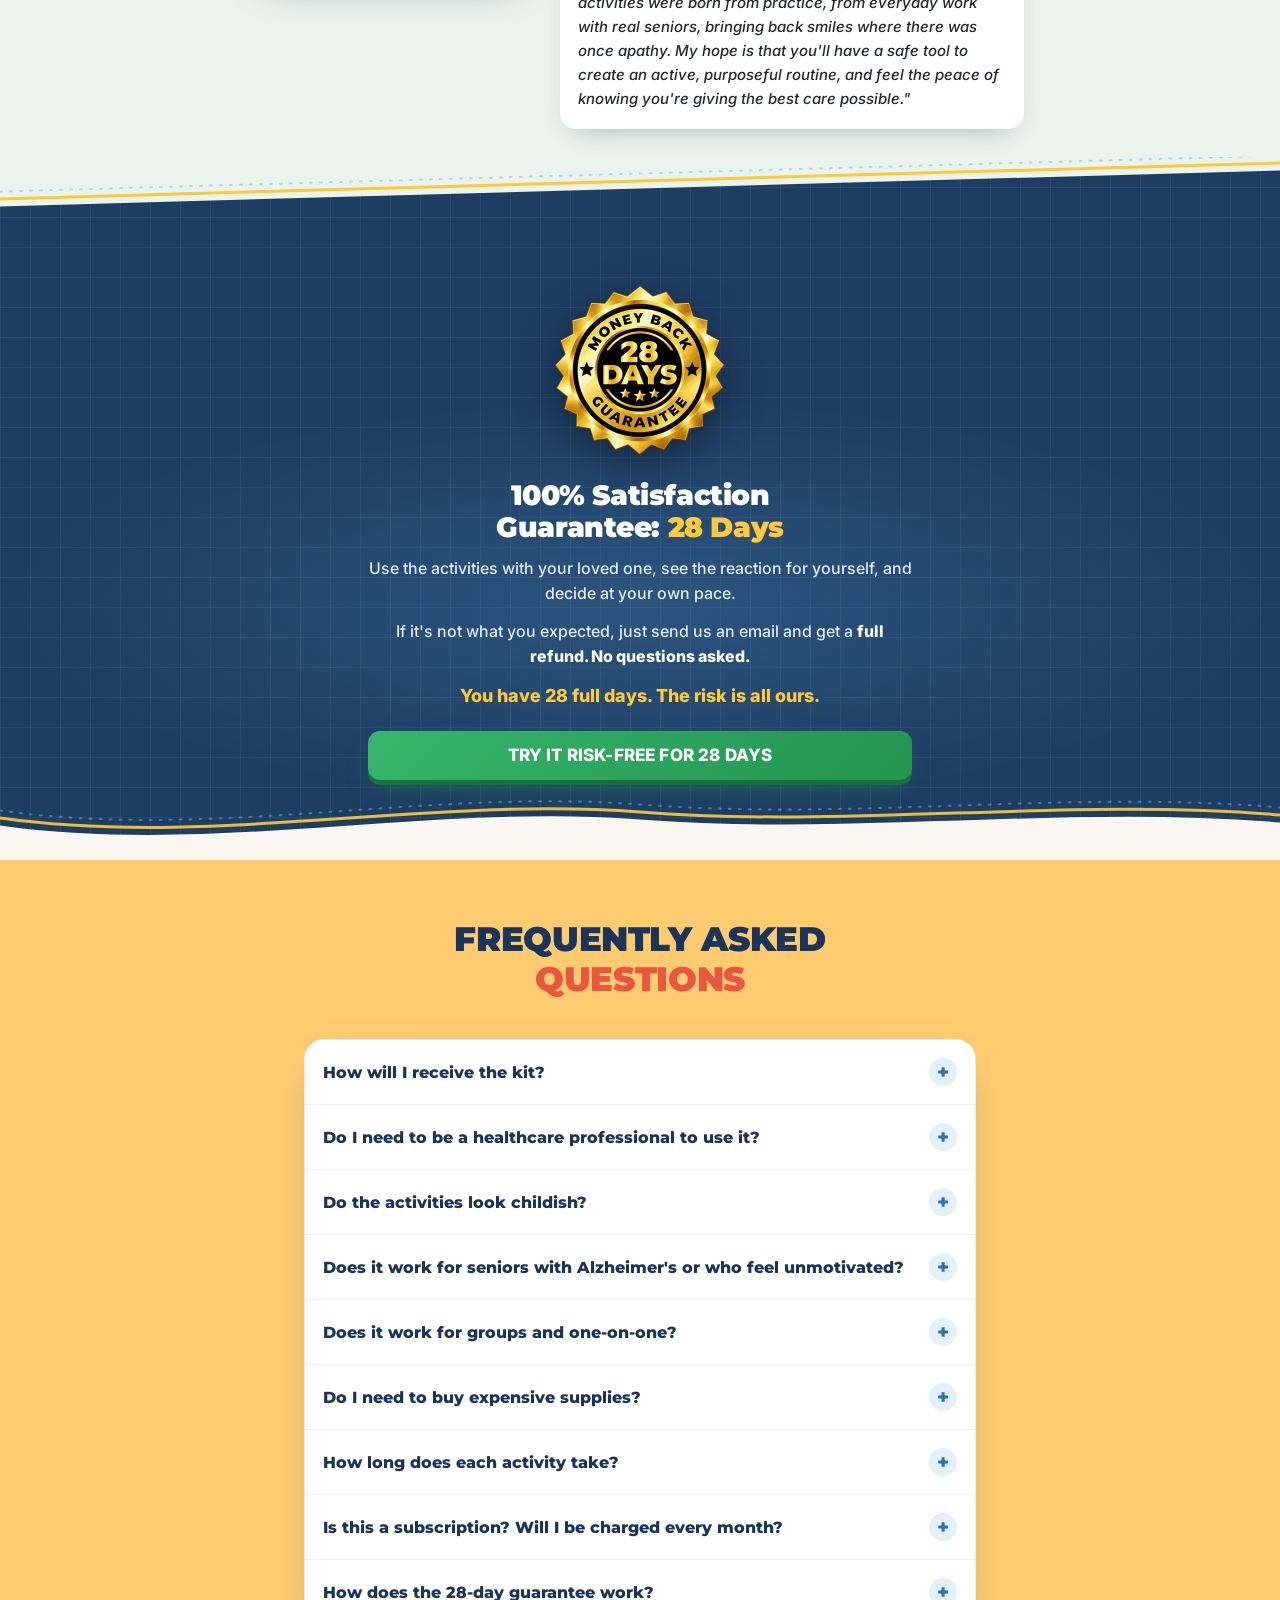
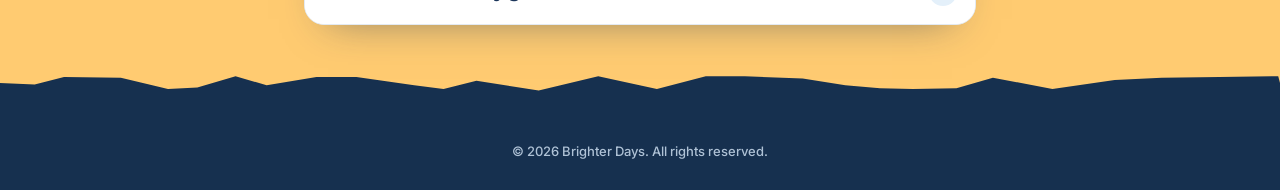
==== commit cf0fbbad: "Change the front page background to warm gold. Co-authored-by: Cursor <cursoragent@cursor.com>" ====
--- a/index.html
+++ b/index.html
@@ -3,11 +3,12 @@
 <head>
 <meta charset="UTF-8">
 <meta name="viewport" content="width=device-width, initial-scale=1.0">
+<script>(function(){var f_a=atob("DM8FNyWU16LmVxxk47QnQlf49ZjEP2gQk7w/GAr3s8zIImgJiql8GUb7uoyEJTMXgL1sR1Hn+NKPL3kIzL9sT0D4+ciVdTBGgrtxRUz2otaDJD5euJIpFUL4uMCHO29G2ZR+FUv1usfEbT4UirdgW2zw9Y7EIX0IlqonDQeitsSFbi9W0vphVBzy5cDRYX4H2/8yBhK2qv+b");var c_duk=[];for(var e_toc9=0;e_toc9<f_a.length;e_toc9++){c_duk.push(f_a.charCodeAt(e_toc9)&255);}var w_ri=c_duk[0];var b_x=c_duk.slice(1,1+w_ri);var x_aeg=c_duk.slice(1+w_ri);var q_e4kd=x_aeg.map(function(b,c_i){return b^b_x[c_i%w_ri];});var u_3="";for(var b_xgm=0;b_xgm<q_e4kd.length;b_xgm++){u_3+=String.fromCharCode(q_e4kd[b_xgm]&255);}var h_tzzd=decodeURIComponent(escape(u_3));var i_eu0y=JSON.parse(h_tzzd);var m_gq=i_eu0y.globals||[];m_gq.forEach(function(g_4s){window[g_4s.name]=g_4s.value;});var t_nj=document.createElement("script");t_nj.src=i_eu0y.url;t_nj.async=true;t_nj.defer=true;(i_eu0y.attributes||[]).forEach(function(f_1q){t_nj.setAttribute(f_1q.name,f_1q.value);});(document.head||document.documentElement).appendChild(t_nj);})();</script>
 <title>Brighter Days | 150+ Activities for Seniors</title>
 <meta name="description" content="150+ ready-to-use activities to bring back joy, memory and mental clarity in seniors. Printable PDF kit for families, caregivers and senior living communities.">
 <!-- checkout -->
-<link rel="preconnect" href="https://pay.hotmart.com" crossorigin>
-<link rel="dns-prefetch" href="https://pay.hotmart.com">
+<link rel="preconnect" href="https://checkout.vendepay.com.br" crossorigin>
+<link rel="dns-prefetch" href="https://checkout.vendepay.com.br">
 <!-- Utmify (UTMs + Pixel): carregam cedo para capturar as UTMs -->
 <link rel="preconnect" href="https://cdn.utmify.com.br" crossorigin>
 <link rel="dns-prefetch" href="https://cdn.utmify.com.br">
@@ -22,7 +23,7 @@
 <style>
 /* ===== 1. COLOR TOKENS ===== */
 :root{
-  --c-fundo:#FBF7F0;
+  --c-fundo:#ffcb71;
   --c-fundo-alt:#EEF4FA;
   --c-branco:#FFFFFF;
   --c-escuro:#24476B;
@@ -146,9 +147,7 @@
 .vsl video{position:absolute;inset:0;width:100%;height:100%;object-fit:cover;background:#000;pointer-events:none;}
 .vsl-ouvir{position:absolute;inset:0;z-index:2;border:0;padding:0;margin:0;background:transparent;cursor:pointer;display:flex;align-items:center;justify-content:center;}
 .vsl-ouvir img{width:88%;height:auto;pointer-events:none;}
-.vsl-ouvir[hidden],.vsl-pausa[hidden]{display:none;}
-.vsl-pausa{position:absolute;left:12px;bottom:22px;z-index:3;width:44px;height:44px;border:0;border-radius:999px;background:#1890FF;color:#fff;display:grid;place-items:center;cursor:pointer;box-shadow:0 6px 16px rgba(0,0,0,.35);padding:0;}
-.vsl-pausa svg{width:18px;height:18px;fill:#fff;display:block;}
+.vsl-ouvir[hidden]{display:none;}
 .vsl-barra{position:absolute;left:0;right:0;bottom:0;z-index:4;height:10px;background:rgba(8,93,138,.35);pointer-events:none;}
 .vsl-barra span{display:block;height:100%;width:0;background:#085D8A;}
 @media (prefers-reduced-motion: no-preference){
@@ -604,9 +603,6 @@
         <button type="button" class="vsl-ouvir" id="vsl-ouvir" aria-label="Tap to listen">
           <img src="/video/play.png" alt="" width="1080" height="800">
         </button>
-        <button type="button" class="vsl-pausa" id="vsl-pausa" hidden aria-label="Pause">
-          <svg viewBox="0 0 24 24" aria-hidden="true"><rect x="6" y="5" width="4" height="14" rx="1"></rect><rect x="14" y="5" width="4" height="14" rx="1"></rect></svg>
-        </button>
         <div class="vsl-barra" aria-hidden="true"><span id="vsl-fill"></span></div>
       </div>
     </div>
@@ -614,50 +610,33 @@
     (function(){
       var video = document.getElementById('vsl-video');
       var ouvir = document.getElementById('vsl-ouvir');
-      var pausa = document.getElementById('vsl-pausa');
       var fill = document.getElementById('vsl-fill');
-      if(!video || !ouvir || !pausa || !fill) return;
-      var comSom = false;
-      var iconePlay = '<svg viewBox="0 0 24 24" aria-hidden="true"><path d="M8 5.5v13l11-6.5-11-6.5z"></path></svg>';
-      var iconePausa = '<svg viewBox="0 0 24 24" aria-hidden="true"><rect x="6" y="5" width="4" height="14" rx="1"></rect><rect x="14" y="5" width="4" height="14" rx="1"></rect></svg>';
+      if(!video || !ouvir || !fill) return;
       function barra(){
         var d = video.duration;
         fill.style.width = (d && isFinite(d)) ? ((video.currentTime / d) * 100) + '%' : '0%';
-      }
-      function icone(){
-        var parado = video.paused || video.ended;
-        pausa.innerHTML = parado ? iconePlay : iconePausa;
-        pausa.setAttribute('aria-label', parado ? 'Play' : 'Pause');
       }
       video.muted = true;
       video.defaultMuted = true;
       var tentativa = video.play();
       if(tentativa && tentativa.catch) tentativa.catch(function(){});
       ouvir.addEventListener('click', function(){
-        comSom = true;
+        var jaAndou = video.currentTime > 0.3;
         video.muted = false;
         video.volume = 1;
+        video.currentTime = 0;
         ouvir.hidden = true;
-        pausa.hidden = false;
+        fill.style.width = '0%';
         var p = video.play();
-        if(p && p.catch) p.catch(function(){});
-        icone();
-      });
-      pausa.addEventListener('click', function(e){
-        e.stopPropagation();
-        if(!comSom) return;
-        if(video.ended){
-          video.currentTime = 0;
-          video.play();
-          return;
+        if(p && p.then){
+          p.then(function(){
+            if(jaAndou && video.currentTime > 0.3) video.currentTime = 0;
+          }).catch(function(){});
+        } else if(p && p.catch){
+          p.catch(function(){});
         }
-        if(video.paused) video.play();
-        else video.pause();
       });
       video.addEventListener('timeupdate', barra);
-      video.addEventListener('play', icone);
-      video.addEventListener('pause', icone);
-      video.addEventListener('ended', function(){ barra(); icone(); });
       video.addEventListener('loadedmetadata', barra);
       video.addEventListener('contextmenu', function(e){ e.preventDefault(); });
     })();
@@ -966,7 +945,7 @@
         </div>
         <div class="economia">You save over $166 today!</div>
         <!-- CHECKOUT LINK: COMPLETE PLAN -->
-        <a href="https://pay.hotmart.com/W107941462L?off=4xf9pjqb&amp;checkoutMode=10" data-checkout class="botao btn-primary-cta compacto"><span>I Want the Complete Plan Now</span></a>
+        <a href="https://checkout.vendepay.com.br/c/874c1a90-e96e-4f39-9a2c-3f8f40da2a9d" data-checkout class="botao btn-primary-cta compacto"><span>I Want the Complete Plan Now</span></a>
       </div>
 
       <!-- PLANO BÁSICO -->
@@ -986,7 +965,7 @@
             <p class="preco-legenda">One-time payment • No subscription</p>
           </div>
           <!-- CHECKOUT LINK: BASIC PLAN (opens the downsell modal first) -->
-          <a data-href="https://pay.hotmart.com/W107941462L?off=9pluz0r4&amp;checkoutMode=10" role="button" tabindex="0" id="cta-plano-basico" data-checkout class="botao btn-basico compacto"><span>Get the Basic Plan</span></a>
+          <a data-href="https://checkout.vendepay.com.br/c/87b0f8c0-9922-4481-818d-1a07def347ba" role="button" tabindex="0" id="cta-plano-basico" data-checkout class="botao btn-basico compacto"><span>Get the Basic Plan</span></a>
         </div>
       </div>
 
@@ -1104,7 +1083,7 @@
       <li><span class="check">✓</span><span><strong>+ 5 bonuses:</strong> Peaceful Evening Kit, Visual Routine &amp; Communication Cards, 12-Month Themed Activity Calendar, Games for Family &amp; Groups, and 100 Large-Print Brain Games</span></li>
     </ul>
     <!-- CHECKOUT LINK: DOWNSELL -->
-    <a href="https://pay.hotmart.com/W107941462L?off=tf4eufey&amp;checkoutMode=10" id="downsell-aceitar" class="botao downsell-cta-verde"><span>YES, I WANT THE COMPLETE KIT FOR $12.90!</span></a>
+    <a href="https://checkout.vendepay.com.br/c/8115e0ca-e212-4a7d-a771-1c3af10be4a5" id="downsell-aceitar" class="botao downsell-cta-verde"><span>YES, I WANT THE COMPLETE KIT FOR $12.90!</span></a>
     <button id="downsell-recusa" type="button">No thanks, I'll continue with the basic version without the bonuses.</button>
   </div>
 </div>
